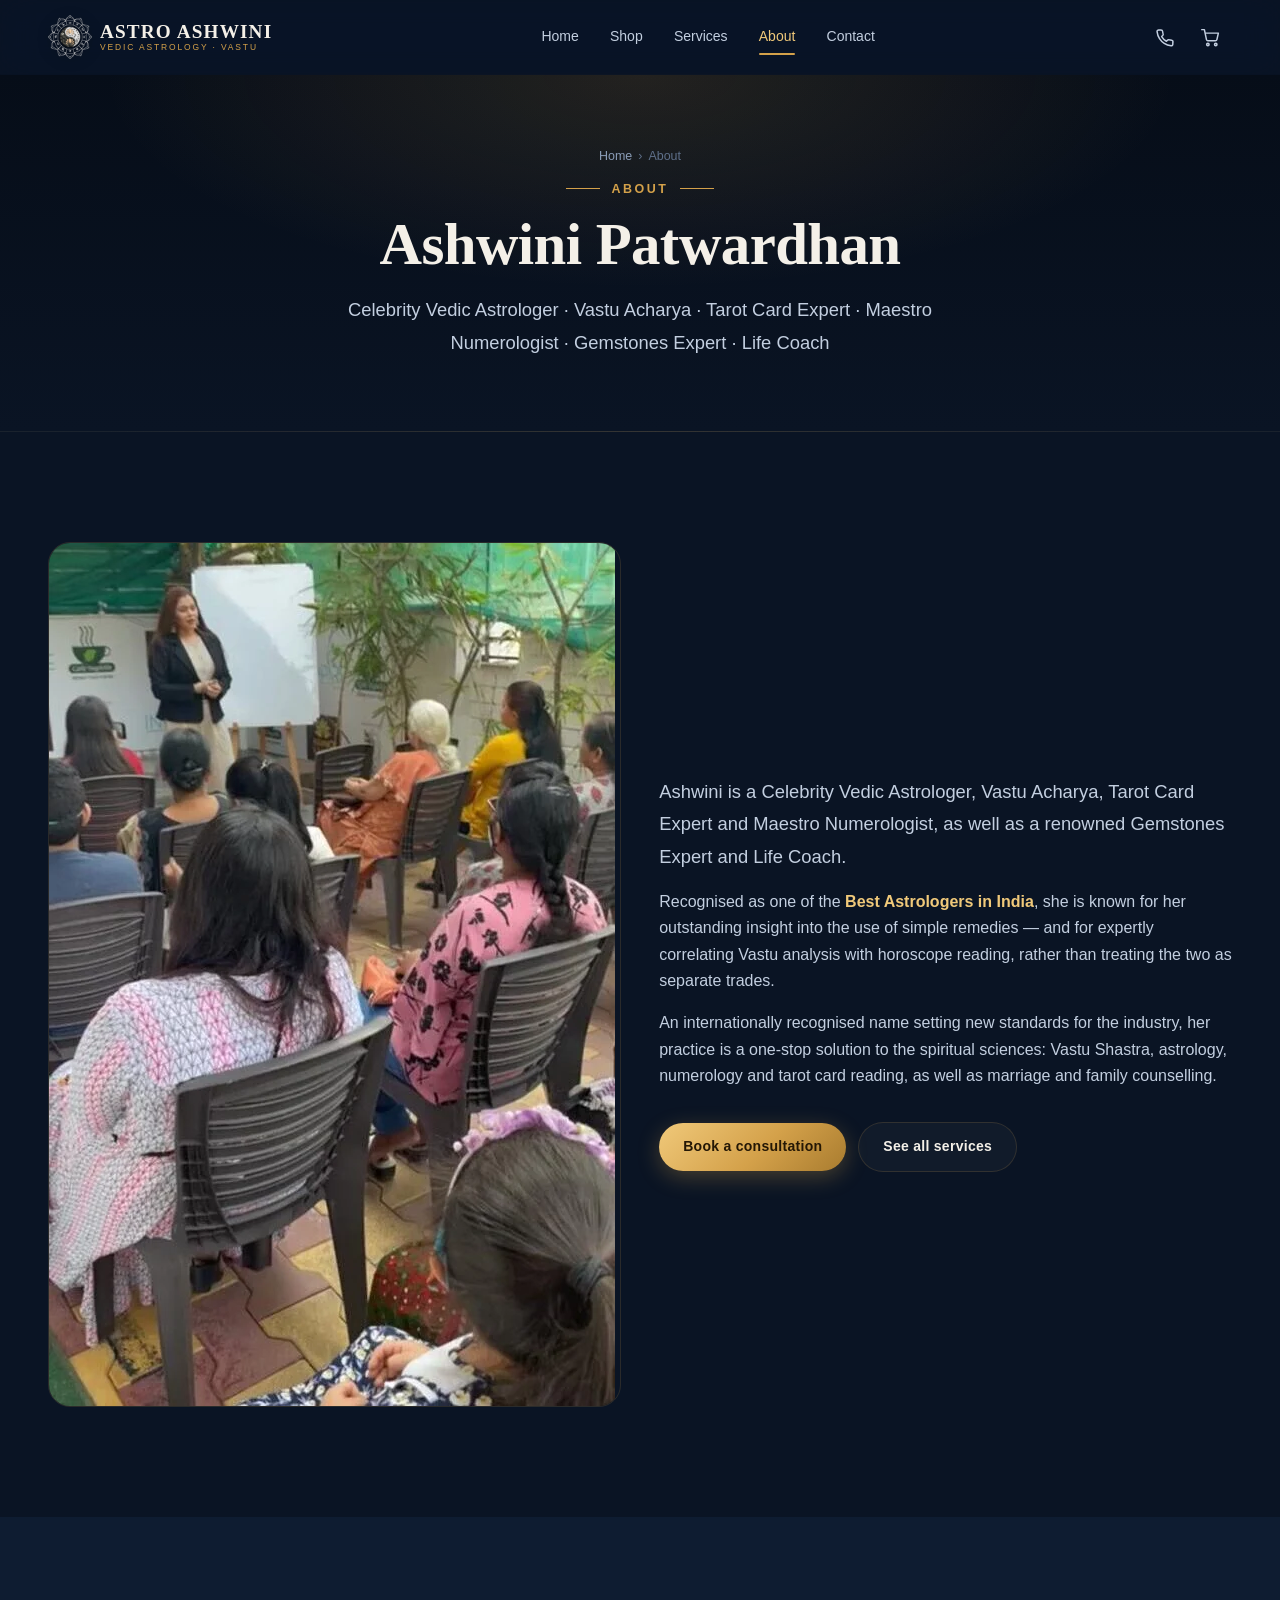
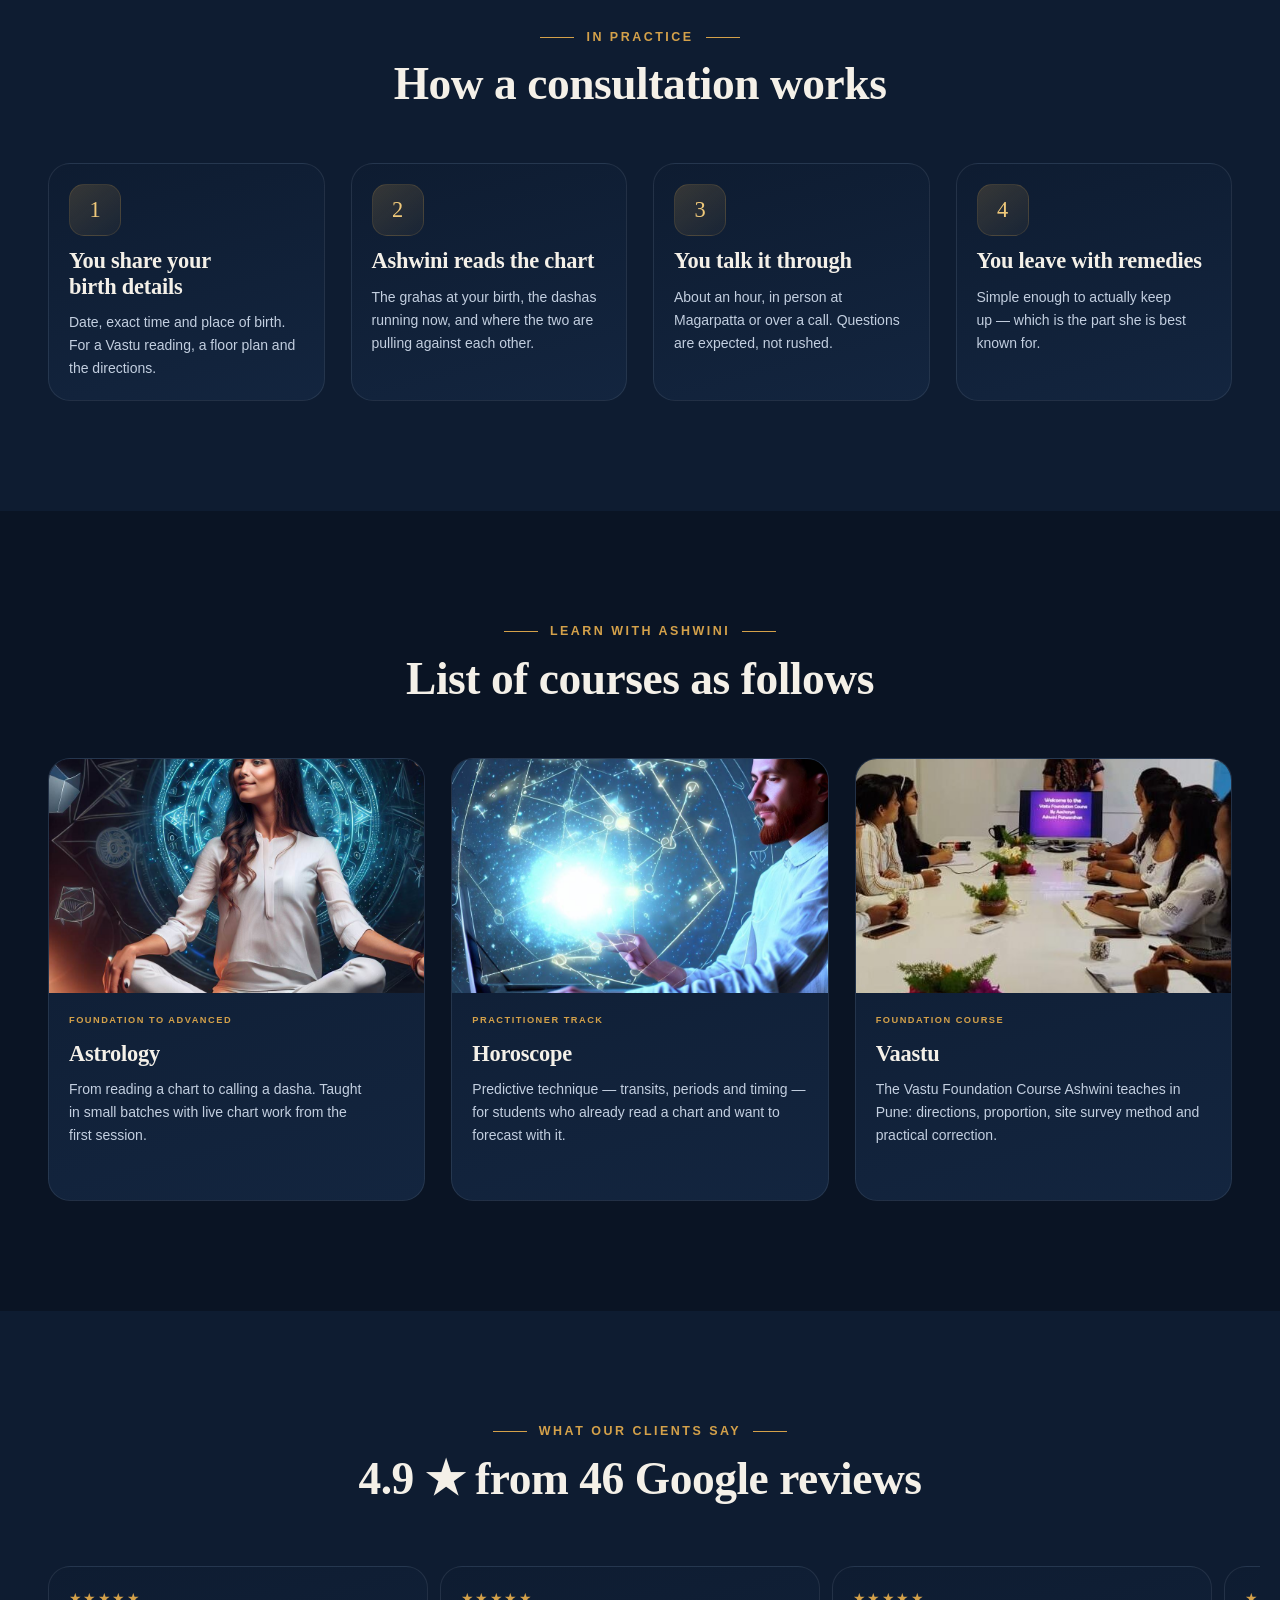
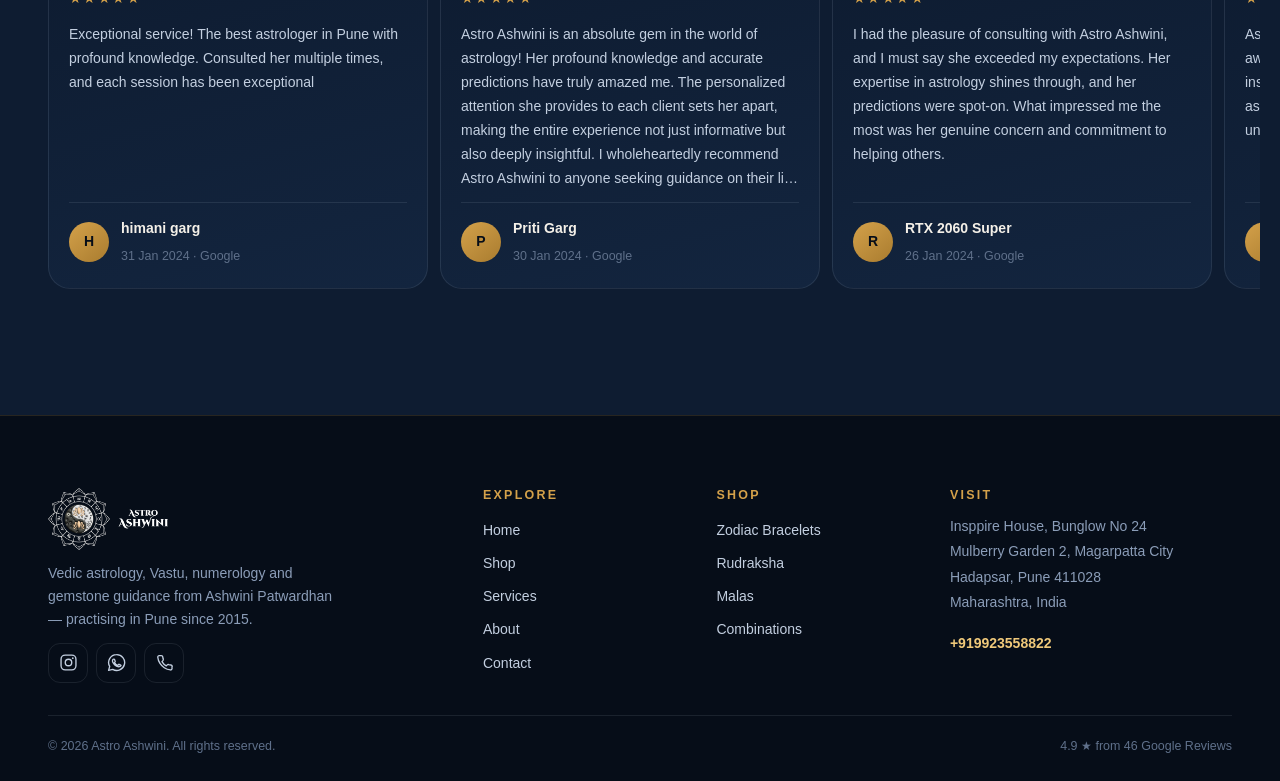
==== about.html @ 3e730d91 "Rebuild as Astro Ashwini site with zodiac & Rudraksha store Replaces the unrelated "Astrala" single-" ====
<!DOCTYPE html>
<html lang="en">
<head>
<meta charset="UTF-8">
<meta name="viewport" content="width=device-width,initial-scale=1,viewport-fit=cover">
<meta name="theme-color" content="#0a1424">
<title>About Ashwini Patwardhan — Vedic Astrologer &amp; Vastu Acharya, Pune</title>
<meta name="description" content="Ashwini Patwardhan is a Celebrity Vedic Astrologer, Vastu Acharya, Tarot Card Expert, Maestro Numerologist and Gemstones Expert based in Magarpatta City, Pune.">
<link rel="canonical" href="https://astroashwini.com/about.html">
<meta property="og:type" content="website">
<meta property="og:title" content="About Ashwini Patwardhan — Vedic Astrologer &amp; Vastu Acharya, Pune">
<meta property="og:description" content="Ashwini Patwardhan is a Celebrity Vedic Astrologer, Vastu Acharya, Tarot Card Expert, Maestro Numerologist and Gemstones Expert based in Magarpatta City, Pune.">
<meta property="og:image" content="assets/img/award-feature.jpg">
<meta name="twitter:card" content="summary_large_image">
<link rel="icon" href="assets/icons/favicon-32.png" sizes="32x32">
<link rel="apple-touch-icon" href="assets/icons/apple-touch-icon.png">
<link rel="manifest" href="manifest.webmanifest">
<meta name="apple-mobile-web-app-capable" content="yes">
<meta name="apple-mobile-web-app-status-bar-style" content="black-translucent">
<meta name="mobile-web-app-capable" content="yes">
<link rel="preload" as="font" type="font/woff2" href="assets/fonts/Inter-latin-400.woff2" crossorigin>
<link rel="preload" as="font" type="font/woff2" href="assets/fonts/CormorantGaramond-latin-400.woff2" crossorigin>
<link rel="stylesheet" href="assets/css/fonts.css">
<link rel="stylesheet" href="assets/css/app.css">

</head>
<body>

<main class="page">
  <section class="phead">
    <div class="wrap">
      <nav class="crumbs" aria-label="Breadcrumb"><a href="index.html">Home</a><span>›</span><span>About</span></nav>
      <p class="eyebrow is-center">About</p>
      <h1>Ashwini Patwardhan</h1>
      <p class="lead mt-4" style="max-width:60ch;margin-inline:auto">Celebrity Vedic Astrologer · Vastu Acharya · Tarot Card Expert · Maestro Numerologist · Gemstones Expert · Life Coach</p>
    </div>
  </section>

  <section class="section">
    <div class="wrap grid grid-2" style="align-items:center">
      <figure class="reveal" style="border-radius:var(--radius-lg);overflow:hidden;border:1px solid var(--line)">
        <img src="assets/img/ashwini-portrait.webp" alt="Ashwini Patwardhan" width="566" height="863" loading="lazy" decoding="async">
      </figure>
      <div class="reveal">
        <p class="lead">
          Ashwini is a Celebrity Vedic Astrologer, Vastu Acharya, Tarot Card Expert and Maestro
          Numerologist, as well as a renowned Gemstones Expert and Life Coach.
        </p>
        <p class="mt-4" style="color:var(--text-2)">
          Recognised as one of the <strong class="gold">Best Astrologers in India</strong>, she is known for
          her outstanding insight into the use of simple remedies — and for expertly correlating Vastu
          analysis with horoscope reading, rather than treating the two as separate trades.
        </p>
        <p class="mt-4" style="color:var(--text-2)">
          An internationally recognised name setting new standards for the industry, her practice is a
          one-stop solution to the spiritual sciences: Vastu Shastra, astrology, numerology and tarot
          card reading, as well as marriage and family counselling.
        </p>
        <div class="row gap-3 mt-8" style="flex-wrap:wrap">
          <a class="btn btn--gold" href="contact.html">Book a consultation</a>
          <a class="btn btn--ghost" href="services.html">See all services</a>
        </div>
      </div>
    </div>
  </section>

  <section class="section" style="background:var(--surface)">
    <div class="wrap">
      <header class="section-head is-center reveal">
        <p class="eyebrow is-center">In practice</p>
        <h2>How a consultation works</h2>
      </header>
      <div class="grid grid-4">
        <article class="card svc reveal"><div class="svc__icon"><span>1</span></div><h3>You share your birth details</h3><p>Date, exact time and place of birth. For a Vastu reading, a floor plan and the directions.</p></article>
        <article class="card svc reveal"><div class="svc__icon"><span>2</span></div><h3>Ashwini reads the chart</h3><p>The grahas at your birth, the dashas running now, and where the two are pulling against each other.</p></article>
        <article class="card svc reveal"><div class="svc__icon"><span>3</span></div><h3>You talk it through</h3><p>About an hour, in person at Magarpatta or over a call. Questions are expected, not rushed.</p></article>
        <article class="card svc reveal"><div class="svc__icon"><span>4</span></div><h3>You leave with remedies</h3><p>Simple enough to actually keep up — which is the part she is best known for.</p></article>
      </div>
    </div>
  </section>

  <section class="section">
    <div class="wrap">
      <header class="section-head is-center reveal">
        <p class="eyebrow is-center">Learn with Ashwini</p>
        <h2>List of courses as follows</h2>
      </header>
      <div class="grid grid-3" id="courses-grid"></div>
    </div>
  </section>

  <section class="section" style="background:var(--surface)">
    <div class="wrap">
      <header class="section-head is-center reveal">
        <p class="eyebrow is-center">What our clients say</p>
        <h2>4.9 ★ from 46 Google reviews</h2>
      </header>
    </div>
    <div class="wrap"><div class="tscroll" id="reviews-scroll"></div></div>
  </section>
</main>

<noscript>
  <nav style="padding:1rem;text-align:center;background:#0e1c31">
    <a href="index.html" style="color:#f0c97a;margin:0 .5rem">Home</a>
    <a href="shop.html" style="color:#f0c97a;margin:0 .5rem">Shop</a>
    <a href="services.html" style="color:#f0c97a;margin:0 .5rem">Services</a>
    <a href="about.html" style="color:#f0c97a;margin:0 .5rem">About</a>
    <a href="contact.html" style="color:#f0c97a;margin:0 .5rem">Contact</a>
  </nav>
</noscript>
<script src="assets/js/config.js"></script>
<script src="assets/js/data.js"></script>
<script src="assets/js/app.js"></script>
<script src="assets/js/about.js"></script>
</body>
</html>
---- assets/css/fonts.css ----
/* Self-hosted variable fonts — no external requests, works offline in the PWA.
   One file per family+subset; the weight RANGE lets the variable axis work. */

@font-face{
  font-family:'Cormorant Garamond';
  font-style:normal;
  font-weight:300 700;
  font-display:swap;
  src:url('../fonts/CormorantGaramond-latin-ext-400.woff2') format('woff2');
  unicode-range:U+0100-02BA, U+02BD-02C5, U+02C7-02CC, U+02CE-02D7, U+02DD-02FF, U+0304, U+0308, U+0329, U+1D00-1DBF, U+1E00-1E9F, U+1EF2-1EFF, U+2020, U+20A0-20AB, U+20AD-20C0, U+2113, U+2C60-2C7F, U+A720-A7FF;
}
@font-face{
  font-family:'Cormorant Garamond';
  font-style:normal;
  font-weight:300 700;
  font-display:swap;
  src:url('../fonts/CormorantGaramond-latin-400.woff2') format('woff2');
  unicode-range:U+0000-00FF, U+0131, U+0152-0153, U+02BB-02BC, U+02C6, U+02DA, U+02DC, U+0304, U+0308, U+0329, U+2000-206F, U+20AC, U+2122, U+2191, U+2193, U+2212, U+2215, U+FEFF, U+FFFD;
}
@font-face{
  font-family:'Inter';
  font-style:normal;
  font-weight:100 900;
  font-display:swap;
  src:url('../fonts/Inter-latin-ext-400.woff2') format('woff2');
  unicode-range:U+0100-02BA, U+02BD-02C5, U+02C7-02CC, U+02CE-02D7, U+02DD-02FF, U+0304, U+0308, U+0329, U+1D00-1DBF, U+1E00-1E9F, U+1EF2-1EFF, U+2020, U+20A0-20AB, U+20AD-20C0, U+2113, U+2C60-2C7F, U+A720-A7FF;
}
@font-face{
  font-family:'Inter';
  font-style:normal;
  font-weight:100 900;
  font-display:swap;
  src:url('../fonts/Inter-latin-400.woff2') format('woff2');
  unicode-range:U+0000-00FF, U+0131, U+0152-0153, U+02BB-02BC, U+02C6, U+02DA, U+02DC, U+0304, U+0308, U+0329, U+2000-206F, U+20AC, U+2122, U+2191, U+2193, U+2212, U+2215, U+FEFF, U+FFFD;
}
---- assets/css/app.css ----
/* ═══════════════════════════════════════════════════════════════
   ASTRO ASHWINI — DESIGN SYSTEM
   Mobile-first, app-shell layout. Built for 280px (Fold closed)
   through 4K, with iOS safe areas and foldable breakpoints.
   ═══════════════════════════════════════════════════════════════ */

/* ---------- 1. TOKENS ---------- */
:root{
  /* Brand — taken from her Leo artwork + gold lotus wordmark */
  --ink:#060d18;
  --bg:#0a1424;
  --surface:#0e1c31;
  --surface-2:#13253f;
  --surface-3:#1a2f4d;
  --line:rgba(212,161,74,.16);
  --line-soft:rgba(232,238,248,.09);

  --gold:#d4a14a;
  --gold-lt:#f0c97a;
  --gold-dp:#a97c2f;
  --gold-glow:rgba(212,161,74,.28);

  --text:#f4f0e8;
  --text-2:#c3cfe0;
  --muted:#8b9db8;
  --faint:#5f708a;

  --ok:#4ade80;
  --warn:#fbbf24;
  --err:#f87171;

  /* Type */
  --display:'Cormorant Garamond',Georgia,'Times New Roman',serif;
  --ui:'Inter',-apple-system,BlinkMacSystemFont,'Segoe UI',Roboto,'Helvetica Neue',sans-serif;

  /* Fluid type scale — clamps so it never breaks at 280px */
  --fs-xs:clamp(.69rem,.66rem + .15vw,.78rem);
  --fs-sm:clamp(.78rem,.75rem + .18vw,.875rem);
  --fs-base:clamp(.9rem,.86rem + .22vw,1rem);
  --fs-md:clamp(1rem,.95rem + .3vw,1.15rem);
  --fs-lg:clamp(1.15rem,1.05rem + .5vw,1.4rem);
  --fs-xl:clamp(1.4rem,1.2rem + 1vw,2rem);
  --fs-2xl:clamp(1.75rem,1.4rem + 1.8vw,2.9rem);
  --fs-3xl:clamp(2.1rem,1.6rem + 2.6vw,4rem);

  /* Space */
  --sp-1:.25rem; --sp-2:.5rem; --sp-3:.75rem; --sp-4:1rem;
  --sp-5:1.25rem; --sp-6:1.5rem; --sp-8:2rem; --sp-10:2.5rem;
  --sp-12:3rem; --sp-16:4rem; --sp-20:5rem;

  /* Layout */
  --gutter:clamp(14px,4vw,28px);
  --maxw:1240px;
  --radius:14px;
  --radius-lg:22px;
  --radius-pill:999px;

  /* App chrome heights */
  --appbar-h:56px;
  --tabbar-h:60px;
  --safe-top:env(safe-area-inset-top,0px);
  --safe-bottom:env(safe-area-inset-bottom,0px);
  --safe-left:env(safe-area-inset-left,0px);
  --safe-right:env(safe-area-inset-right,0px);

  --shadow-sm:0 1px 3px rgba(0,0,0,.4);
  --shadow:0 8px 28px rgba(0,0,0,.45);
  --shadow-lg:0 22px 60px rgba(0,0,0,.6);

  --ease:cubic-bezier(.22,.9,.3,1);
  --ease-out:cubic-bezier(.16,1,.3,1);
  --dur:.28s;
}

/* ---------- 2. RESET ---------- */
*,*::before,*::after{box-sizing:border-box}
*{margin:0;padding:0}
html{
  -webkit-text-size-adjust:100%;
  scroll-behavior:smooth;
  /* stops iOS rubber-band showing white behind the app shell */
  background:var(--ink);
}
body{
  font-family:var(--ui);
  font-size:var(--fs-base);
  line-height:1.65;
  color:var(--text);
  background:var(--bg);
  min-height:100dvh;
  overflow-x:hidden;
  -webkit-font-smoothing:antialiased;
  -moz-osx-font-smoothing:grayscale;
  -webkit-tap-highlight-color:transparent;
  text-rendering:optimizeLegibility;
  overscroll-behavior-y:none;
}
img,svg,video{display:block;max-width:100%;height:auto}
button,input,select,textarea{font:inherit;color:inherit}
button{background:none;border:0;cursor:pointer;-webkit-tap-highlight-color:transparent}
a{color:inherit;text-decoration:none}
ul,ol{list-style:none}
:focus-visible{outline:2px solid var(--gold);outline-offset:3px;border-radius:4px}
::selection{background:var(--gold);color:var(--ink)}

/* Scrollbar */
*::-webkit-scrollbar{width:9px;height:9px}
*::-webkit-scrollbar-track{background:var(--ink)}
*::-webkit-scrollbar-thumb{background:var(--surface-3);border-radius:9px}
*::-webkit-scrollbar-thumb:hover{background:var(--gold-dp)}

/* ---------- 3. TYPOGRAPHY ---------- */
h1,h2,h3,h4{font-family:var(--display);font-weight:600;line-height:1.14;letter-spacing:-.01em}
h1{font-size:var(--fs-3xl)}
h2{font-size:var(--fs-2xl)}
h3{font-size:var(--fs-xl)}
h4{font-size:var(--fs-lg)}
p{text-wrap:pretty}
h1,h2,h3{text-wrap:balance}

.eyebrow{
  font-family:var(--ui);font-size:var(--fs-xs);font-weight:600;
  letter-spacing:.2em;text-transform:uppercase;color:var(--gold);
  display:flex;align-items:center;gap:var(--sp-3);margin-bottom:var(--sp-3);
}
.eyebrow::before{content:'';width:clamp(18px,6vw,34px);height:1px;background:var(--gold);flex:none}
.eyebrow.is-center{justify-content:center}
.eyebrow.is-center::after{content:'';width:clamp(18px,6vw,34px);height:1px;background:var(--gold);flex:none}

.gold{color:var(--gold-lt)}
.lead{font-size:var(--fs-md);color:var(--text-2);line-height:1.75}
.muted{color:var(--muted)}
.sr-only{position:absolute;width:1px;height:1px;padding:0;margin:-1px;overflow:hidden;clip:rect(0 0 0 0);white-space:nowrap;border:0}

/* ---------- 4. LAYOUT ---------- */
.wrap{
  width:100%;max-width:var(--maxw);margin-inline:auto;
  padding-inline:max(var(--gutter),var(--safe-left)) max(var(--gutter),var(--safe-right));
  padding-inline:var(--gutter);
}
@supports(padding:max(0px)){
  .wrap{
    padding-left:max(var(--gutter),var(--safe-left));
    padding-right:max(var(--gutter),var(--safe-right));
  }
}
.section{padding-block:clamp(48px,9vw,110px)}
.section--tight{padding-block:clamp(32px,6vw,72px)}
.section-head{margin-bottom:clamp(24px,5vw,52px)}
.section-head.is-center{text-align:center;max-width:64ch;margin-inline:auto}

.grid{display:grid;gap:clamp(14px,3vw,26px)}
.grid-2{grid-template-columns:1fr}
.grid-3{grid-template-columns:1fr}
.grid-4{grid-template-columns:repeat(2,minmax(0,1fr))}

/* ---------- 5. APP BAR (top) ---------- */
.appbar{
  position:fixed;inset:0 0 auto 0;z-index:900;
  padding-top:var(--safe-top);
  background:rgba(10,20,36,.72);
  backdrop-filter:blur(18px) saturate(1.5);
  -webkit-backdrop-filter:blur(18px) saturate(1.5);
  border-bottom:1px solid transparent;
  transition:background var(--dur),border-color var(--dur);
}
.appbar.is-scrolled{background:rgba(6,13,24,.93);border-bottom-color:var(--line)}
.appbar__inner{
  height:var(--appbar-h);display:flex;align-items:center;gap:var(--sp-3);
  max-width:var(--maxw);margin-inline:auto;
  padding-inline:max(var(--gutter),var(--safe-left)) max(var(--gutter),var(--safe-right));
}
.brand{display:flex;align-items:center;gap:var(--sp-2);min-width:0;flex:1;min-height:44px}
.brand__mark{width:34px;height:34px;flex:none;filter:drop-shadow(0 2px 6px rgba(0,0,0,.5))}
.brand__text{display:flex;flex-direction:column;line-height:1.05;min-width:0}
.brand__name{
  font-family:var(--display);font-size:1.02rem;font-weight:700;letter-spacing:.06em;
  text-transform:uppercase;white-space:nowrap;overflow:hidden;text-overflow:ellipsis;
}
.brand__sub{
  font-size:.53rem;letter-spacing:.22em;text-transform:uppercase;color:var(--gold);
  white-space:nowrap;overflow:hidden;text-overflow:ellipsis;
}

.appbar__actions{display:flex;align-items:center;gap:var(--sp-1);flex:none}
.icon-btn{
  width:42px;height:42px;display:grid;place-items:center;border-radius:12px;
  color:var(--text-2);position:relative;transition:background .2s,color .2s,transform .12s;
}
.icon-btn:hover{background:var(--surface-2);color:var(--gold-lt)}
.icon-btn:active{transform:scale(.9)}
.icon-btn svg{width:21px;height:21px}
.badge{
  position:absolute;top:4px;right:3px;min-width:18px;height:18px;padding:0 5px;
  display:grid;place-items:center;border-radius:9px;
  background:var(--gold);color:var(--ink);
  font-size:.62rem;font-weight:800;line-height:1;
  border:2px solid var(--bg);
  transform:scale(0);transition:transform .3s var(--ease-out);
}
.badge.is-on{transform:scale(1)}

/* Desktop nav — hidden on mobile, replaced by the tab bar */
.topnav{display:none}

/* ---------- 6. BOTTOM TAB BAR (mobile app navigation) ---------- */
.tabbar{
  position:fixed;inset:auto 0 0 0;z-index:900;
  padding-bottom:var(--safe-bottom);
  background:rgba(6,13,24,.94);
  backdrop-filter:blur(20px) saturate(1.6);
  -webkit-backdrop-filter:blur(20px) saturate(1.6);
  border-top:1px solid var(--line);
}
.tabbar__inner{
  height:var(--tabbar-h);display:grid;grid-template-columns:repeat(5,1fr);
  max-width:520px;margin-inline:auto;
  padding-inline:max(4px,var(--safe-left)) max(4px,var(--safe-right));
}
.tab{
  display:flex;flex-direction:column;align-items:center;justify-content:center;gap:3px;
  color:var(--muted);position:relative;transition:color .22s;
  min-height:44px;padding:4px 2px;
}
.tab svg{width:21px;height:21px;transition:transform .28s var(--ease-out)}
.tab__label{
  font-size:.6rem;font-weight:600;letter-spacing:.03em;
  white-space:nowrap;overflow:hidden;text-overflow:ellipsis;max-width:100%;
}
.tab:active svg{transform:scale(.86)}
.tab.is-active{color:var(--gold-lt)}
.tab.is-active svg{transform:translateY(-1px)}
.tab.is-active::before{
  content:'';position:absolute;top:0;left:50%;transform:translateX(-50%);
  width:26px;height:2px;border-radius:0 0 3px 3px;background:var(--gold);
  box-shadow:0 0 12px var(--gold-glow);
}
.tab .badge{top:2px;right:calc(50% - 20px)}

/* Page needs room for both bars */
.page{padding-top:calc(var(--appbar-h) + var(--safe-top));padding-bottom:calc(var(--tabbar-h) + var(--safe-bottom))}

/* ---------- 7. BUTTONS ---------- */
.btn{
  display:inline-flex;align-items:center;justify-content:center;gap:var(--sp-2);
  min-height:48px;padding:.8rem 1.5rem;border-radius:var(--radius-pill);
  font-size:var(--fs-sm);font-weight:600;letter-spacing:.02em;
  transition:transform .14s var(--ease),box-shadow .22s,background .22s,color .22s,border-color .22s;
  text-align:center;position:relative;overflow:hidden;
}
.btn:active{transform:scale(.965)}
.btn svg{width:18px;height:18px;flex:none}
.btn--gold{
  background:linear-gradient(135deg,var(--gold-lt),var(--gold) 55%,var(--gold-dp));
  color:#241705;box-shadow:0 6px 22px rgba(212,161,74,.3);font-weight:700;
}
.btn--gold:hover{box-shadow:0 10px 32px rgba(212,161,74,.45)}
.btn--ghost{border:1px solid var(--line);color:var(--text);background:rgba(255,255,255,.03)}
.btn--ghost:hover{border-color:var(--gold);color:var(--gold-lt);background:rgba(212,161,74,.08)}
.btn--wa{background:#25d366;color:#05230f;font-weight:700}
.btn--wa:hover{background:#30e575}
.btn--block{width:100%}
.btn--sm{min-height:40px;padding:.5rem 1rem;font-size:var(--fs-xs)}
.btn[disabled]{opacity:.45;pointer-events:none}

/* ---------- 8. CARDS ---------- */
.card{
  background:linear-gradient(165deg,var(--surface),var(--surface-2));
  border:1px solid var(--line-soft);border-radius:var(--radius-lg);
  overflow:hidden;position:relative;
  transition:transform .3s var(--ease),border-color .3s,box-shadow .3s;
}
.card:hover{border-color:var(--line);box-shadow:var(--shadow)}

/* ---------- 9. PRODUCT CARD ---------- */
.p-card{display:flex;flex-direction:column;height:100%}
.p-card__media{
  position:relative;aspect-ratio:1;background:var(--ink);overflow:hidden;
}
.p-card__media img{
  width:100%;height:100%;object-fit:cover;
  transition:transform .55s var(--ease-out);
}
.p-card:hover .p-card__media img{transform:scale(1.06)}
.p-card__body{
  padding:var(--sp-3) var(--sp-3) var(--sp-4);
  display:flex;flex-direction:column;gap:6px;flex:1;
}
.p-card__cat{
  font-size:.58rem;font-weight:700;letter-spacing:.16em;text-transform:uppercase;color:var(--gold);
}
.p-card__name{
  font-family:var(--display);font-size:var(--fs-md);font-weight:600;line-height:1.22;
  padding-block:3px; /* keeps the tap target at 24px+ even on a single line */
  display:-webkit-box;-webkit-line-clamp:2;line-clamp:2;-webkit-box-orient:vertical;overflow:hidden;
}
.p-card__meta{font-size:var(--fs-xs);color:var(--muted);
  display:-webkit-box;-webkit-line-clamp:1;line-clamp:1;-webkit-box-orient:vertical;overflow:hidden}
.p-card__foot{margin-top:auto;padding-top:var(--sp-2);display:flex;align-items:center;justify-content:space-between;gap:var(--sp-2);flex-wrap:wrap}
.price{display:flex;align-items:baseline;gap:6px;flex-wrap:wrap}
.price__now{font-size:var(--fs-md);font-weight:700;color:var(--gold-lt);letter-spacing:-.01em}
.price__was{font-size:var(--fs-xs);color:var(--faint);text-decoration:line-through}
.p-card__add{
  width:40px;height:40px;flex:none;border-radius:12px;display:grid;place-items:center;
  background:rgba(212,161,74,.12);border:1px solid var(--line);color:var(--gold-lt);
  transition:background .2s,transform .12s,color .2s;
}
.p-card__add:hover{background:var(--gold);color:var(--ink)}
.p-card__add:active{transform:scale(.88)}
.p-card__add svg{width:19px;height:19px}

.chip-off{
  position:absolute;top:9px;left:9px;z-index:2;
  padding:3px 9px;border-radius:var(--radius-pill);
  background:rgba(6,13,24,.82);backdrop-filter:blur(6px);
  border:1px solid var(--line);
  font-size:.6rem;font-weight:800;letter-spacing:.04em;color:var(--gold-lt);
}
.zcell__g,.chip-glyph,.chip span[aria-hidden],.svc__icon span,.empty__glyph,.tcard__stars,.rating__stars{
  font-variant-emoji:text;
  font-family:'Cormorant Garamond',"Segoe UI Symbol","Noto Sans Symbols 2",serif;
}
.chip-glyph{
  position:absolute;top:8px;right:9px;z-index:2;
  font-size:1.15rem;color:var(--gold);opacity:.85;line-height:1;
  text-shadow:0 2px 8px rgba(0,0,0,.7);
}
.rating{display:flex;align-items:center;gap:4px;font-size:var(--fs-xs);color:var(--muted)}
.rating__stars{color:var(--gold);letter-spacing:.05em}

/* ---------- 10. FILTER CHIPS (horizontal snap scroller) ---------- */
.chiprow{
  display:flex;gap:var(--sp-2);overflow-x:auto;padding-block:var(--sp-2);
  scroll-snap-type:x proximity;-webkit-overflow-scrolling:touch;
  scrollbar-width:none;margin-inline:calc(var(--gutter) * -1);
  padding-inline:var(--gutter);
}
.chiprow::-webkit-scrollbar{display:none}
.chip{
  flex:none;scroll-snap-align:start;
  display:inline-flex;align-items:center;gap:6px;
  min-height:40px;padding:.45rem .95rem;border-radius:var(--radius-pill);
  border:1px solid var(--line-soft);background:rgba(255,255,255,.03);
  font-size:var(--fs-xs);font-weight:600;color:var(--text-2);white-space:nowrap;
  transition:background .2s,color .2s,border-color .2s,transform .12s;
}
.chip:active{transform:scale(.94)}
.chip.is-active{background:var(--gold);border-color:var(--gold);color:var(--ink);font-weight:700}

/* ---------- 11. DRAWER / SHEET (cart) ---------- */
.scrim{
  position:fixed;inset:0;z-index:1000;background:rgba(3,7,14,.66);
  backdrop-filter:blur(3px);opacity:0;visibility:hidden;
  transition:opacity .3s,visibility .3s;
}
.scrim.is-open{opacity:1;visibility:visible}

.sheet{
  position:fixed;z-index:1001;background:var(--surface);
  display:flex;flex-direction:column;
  box-shadow:var(--shadow-lg);
  transition:transform .38s var(--ease-out);
  /* mobile: bottom sheet */
  inset:auto 0 0 0;max-height:92dvh;
  border-radius:var(--radius-lg) var(--radius-lg) 0 0;
  border-top:1px solid var(--line);
  transform:translateY(102%);
  padding-bottom:var(--safe-bottom);
}
.sheet.is-open{transform:translateY(0)}
.sheet__grab{
  width:38px;height:4px;border-radius:4px;background:var(--surface-3);
  margin:10px auto 2px;flex:none;
}
.sheet__head{
  display:flex;align-items:center;gap:var(--sp-3);
  padding:var(--sp-3) var(--sp-4);border-bottom:1px solid var(--line-soft);flex:none;
}
.sheet__title{font-family:var(--display);font-size:var(--fs-lg);font-weight:600;flex:1}
.sheet__body{flex:1;overflow-y:auto;overscroll-behavior:contain;-webkit-overflow-scrolling:touch;padding:var(--sp-4)}
.sheet__foot{flex:none;padding:var(--sp-4);border-top:1px solid var(--line-soft);background:var(--surface-2)}

/* Cart line */
.cart-line{display:flex;gap:var(--sp-3);padding-block:var(--sp-3);border-bottom:1px solid var(--line-soft)}
.cart-line:last-child{border-bottom:0}
.cart-line__img{width:66px;height:66px;flex:none;border-radius:12px;object-fit:cover;background:var(--ink)}
.cart-line__info{flex:1;min-width:0;display:flex;flex-direction:column;gap:4px}
.cart-line__name{font-size:var(--fs-sm);font-weight:600;line-height:1.3;
  display:-webkit-box;-webkit-line-clamp:2;line-clamp:2;-webkit-box-orient:vertical;overflow:hidden}
.cart-line__price{font-size:var(--fs-sm);font-weight:700;color:var(--gold-lt)}
.qty{display:inline-flex;align-items:center;border:1px solid var(--line);border-radius:var(--radius-pill);overflow:hidden}
.qty button{width:34px;height:34px;display:grid;place-items:center;color:var(--text-2);font-size:1.05rem;transition:background .18s}
.qty button:hover{background:var(--surface-3);color:var(--gold-lt)}
.qty button:active{background:var(--gold);color:var(--ink)}
.qty__n{min-width:30px;text-align:center;font-size:var(--fs-sm);font-weight:700;font-variant-numeric:tabular-nums}

.sum-row{display:flex;justify-content:space-between;align-items:center;gap:var(--sp-3);padding-block:5px;font-size:var(--fs-sm);color:var(--text-2)}
.sum-row--total{
  padding-top:var(--sp-3);margin-top:var(--sp-2);border-top:1px solid var(--line);
  font-size:var(--fs-md);font-weight:700;color:var(--text);
}
.sum-row--total b{color:var(--gold-lt);font-variant-numeric:tabular-nums}

.empty{text-align:center;padding:var(--sp-10) var(--sp-4);color:var(--muted)}
.empty__glyph{font-size:2.6rem;color:var(--gold);opacity:.5;margin-bottom:var(--sp-3)}

/* ---------- 12. FORMS ---------- */
.field{display:flex;flex-direction:column;gap:6px;margin-bottom:var(--sp-4)}
.field label{font-size:var(--fs-xs);font-weight:600;letter-spacing:.06em;text-transform:uppercase;color:var(--muted)}
.input,.select,.textarea{
  width:100%;min-height:48px;padding:.75rem .9rem;
  background:var(--ink);border:1px solid var(--line-soft);border-radius:12px;
  color:var(--text);font-size:16px; /* 16px stops iOS zoom-on-focus */
  transition:border-color .2s,box-shadow .2s;
}
.textarea{min-height:104px;resize:vertical;line-height:1.6}
.input:focus,.select:focus,.textarea:focus{
  outline:none;border-color:var(--gold);box-shadow:0 0 0 3px rgba(212,161,74,.14);
}
.input::placeholder,.textarea::placeholder{color:var(--faint)}
.select{appearance:none;
  background-image:url("data:image/svg+xml,%3Csvg xmlns='http://www.w3.org/2000/svg' viewBox='0 0 24 24' fill='none' stroke='%238b9db8' stroke-width='2'%3E%3Cpath d='M6 9l6 6 6-6'/%3E%3C/svg%3E");
  background-repeat:no-repeat;background-position:right .8rem center;background-size:18px;padding-right:2.4rem}
.field__err{font-size:var(--fs-xs);color:var(--err);display:none}
.field.is-invalid .input,.field.is-invalid .select,.field.is-invalid .textarea{border-color:var(--err)}
.field.is-invalid .field__err{display:block}

/* ---------- 13. TOAST ---------- */
.toasts{
  position:fixed;left:50%;transform:translateX(-50%);
  bottom:calc(var(--tabbar-h) + var(--safe-bottom) + 12px);
  z-index:1200;display:flex;flex-direction:column;gap:8px;align-items:center;
  width:min(94vw,420px);pointer-events:none;
}
/* while the cart sheet is open, move toasts up top so they never sit on the CTA */
body.cart-open .toasts{bottom:auto;top:calc(var(--safe-top) + var(--appbar-h) + 12px);z-index:1202}
.toast{
  width:100%;display:flex;align-items:center;gap:10px;
  padding:.7rem 1rem;border-radius:var(--radius-pill);
  background:rgba(6,13,24,.96);border:1px solid var(--line);
  box-shadow:var(--shadow);font-size:var(--fs-sm);color:var(--text);
  animation:toastIn .32s var(--ease-out);
}
.toast__i{color:var(--gold);flex:none;display:grid;place-items:center}
.toast__i svg{width:18px;height:18px}
.toast.is-out{animation:toastOut .28s var(--ease) forwards}
@keyframes toastIn{from{opacity:0;transform:translateY(14px) scale(.96)}to{opacity:1;transform:none}}
@keyframes toastOut{to{opacity:0;transform:translateY(10px) scale(.97)}}

/* ---------- 14. REVEAL ON SCROLL ---------- */
.reveal{opacity:0;transform:translateY(22px);transition:opacity .7s var(--ease-out),transform .7s var(--ease-out)}
.reveal.is-in{opacity:1;transform:none}

/* ---------- 15. UTILITIES ---------- */
.hr-gold{height:1px;background:linear-gradient(90deg,transparent,var(--gold),transparent);opacity:.35;border:0}
.stack{display:flex;flex-direction:column}
.row{display:flex;align-items:center}
.gap-2{gap:var(--sp-2)} .gap-3{gap:var(--sp-3)} .gap-4{gap:var(--sp-4)}
.mt-4{margin-top:var(--sp-4)} .mt-6{margin-top:var(--sp-6)} .mt-8{margin-top:var(--sp-8)}
.center{text-align:center}
.nowrap{white-space:nowrap}
[hidden]{display:none !important}

/* ═══════════════════════════════════════════════════════════════
   16. HERO
   ═══════════════════════════════════════════════════════════════ */
.hero{
  position:relative;overflow:hidden;
  min-height:calc(100dvh - var(--appbar-h) - var(--tabbar-h));
  display:flex;align-items:center;
  padding-block:clamp(36px,8vw,80px);
}
.hero__bg{position:absolute;inset:0;z-index:0;pointer-events:none}
.hero__bg::before{
  content:'';position:absolute;inset:0;
  background:
    radial-gradient(ellipse 80% 55% at 50% 8%,rgba(212,161,74,.17),transparent 62%),
    radial-gradient(ellipse 70% 60% at 82% 88%,rgba(38,86,150,.24),transparent 64%),
    linear-gradient(180deg,var(--ink),var(--bg) 46%,var(--surface));
}
.hero__stars{position:absolute;inset:0;opacity:.55}
.hero__mandala{
  position:absolute;top:50%;left:50%;
  width:min(150vw,900px);aspect-ratio:1;transform:translate(-50%,-50%);
  opacity:.06;object-fit:contain;
  animation:spin 190s linear infinite;
}
@keyframes spin{to{transform:translate(-50%,-50%) rotate(360deg)}}

.hero__inner{position:relative;z-index:2;width:100%;display:grid;gap:clamp(26px,6vw,56px);align-items:center}
.hero__copy{text-align:center}
.hero h1{margin-bottom:var(--sp-4)}
.hero h1 em{
  font-style:normal;display:block;
  background:linear-gradient(120deg,var(--gold-lt),var(--gold) 45%,#fff3d6 75%,var(--gold));
  -webkit-background-clip:text;background-clip:text;color:transparent;
}
.hero__lead{max-width:56ch;margin-inline:auto;margin-bottom:var(--sp-6)}
.hero__cta{display:flex;flex-direction:column;gap:var(--sp-3);align-items:stretch}
.hero__trust{
  margin-top:var(--sp-8);display:flex;flex-wrap:wrap;justify-content:center;
  gap:var(--sp-3) var(--sp-6);
}
.trust{display:flex;align-items:center;gap:8px;font-size:var(--fs-xs);color:var(--muted)}
.trust b{color:var(--gold-lt);font-size:var(--fs-sm)}

.hero__art{position:relative;justify-self:center;width:min(78%,330px)}
.hero__art img{
  width:100%;border-radius:var(--radius-lg);
  box-shadow:0 30px 70px rgba(0,0,0,.6),0 0 0 1px var(--line);
}
.hero__art::after{
  content:'';position:absolute;inset:-14%;z-index:-1;border-radius:50%;
  background:radial-gradient(circle,var(--gold-glow),transparent 66%);filter:blur(28px);
}

/* ═══════════════════════════════════════════════════════════════
   17. SERVICE / FEATURE CARDS
   ═══════════════════════════════════════════════════════════════ */
.svc{padding:var(--sp-5);display:flex;flex-direction:column;gap:var(--sp-3);height:100%}
.svc__icon{
  width:52px;height:52px;flex:none;border-radius:15px;display:grid;place-items:center;
  background:linear-gradient(145deg,rgba(212,161,74,.2),rgba(212,161,74,.05));
  border:1px solid var(--line);
}
.svc__icon img{width:26px;height:26px;object-fit:contain;filter:brightness(0) saturate(100%) invert(75%) sepia(38%) saturate(640%) hue-rotate(348deg) brightness(92%) contrast(88%)}
.svc__icon span{font-size:1.4rem;color:var(--gold-lt);line-height:1}
.svc h3{font-size:var(--fs-lg)}
.svc p{font-size:var(--fs-sm);color:var(--text-2);flex:1}
.svc__link{
  font-size:var(--fs-xs);font-weight:700;letter-spacing:.1em;text-transform:uppercase;
  color:var(--gold);display:inline-flex;align-items:center;gap:6px;margin-top:auto;
}
.svc__link svg{width:15px;height:15px;transition:transform .25s}
.svc:hover .svc__link svg{transform:translateX(4px)}

/* ═══════════════════════════════════════════════════════════════
   18. ZODIAC PICKER
   ═══════════════════════════════════════════════════════════════ */
.zgrid{display:grid;grid-template-columns:repeat(3,1fr);gap:var(--sp-2)}
.zcell{
  display:flex;flex-direction:column;align-items:center;justify-content:center;gap:4px;
  padding:var(--sp-3) var(--sp-1);border-radius:var(--radius);
  background:rgba(255,255,255,.03);border:1px solid var(--line-soft);
  transition:background .22s,border-color .22s,transform .14s;min-height:84px;
}
.zcell:hover{background:rgba(212,161,74,.1);border-color:var(--gold)}
.zcell:active{transform:scale(.95)}
.zcell.is-active{background:rgba(212,161,74,.16);border-color:var(--gold)}
.zcell__g{font-size:1.5rem;color:var(--gold-lt);line-height:1}
.zcell__n{font-size:.66rem;font-weight:600;letter-spacing:.04em;text-align:center}
.zcell__d{font-size:.55rem;color:var(--faint);text-align:center;line-height:1.2}

/* ═══════════════════════════════════════════════════════════════
   19. TESTIMONIALS
   ═══════════════════════════════════════════════════════════════ */
.tscroll{
  display:flex;gap:var(--sp-3);overflow-x:auto;scroll-snap-type:x mandatory;
  -webkit-overflow-scrolling:touch;scrollbar-width:none;
  margin-inline:calc(var(--gutter) * -1);padding:var(--sp-2) var(--gutter) var(--sp-4);
}
.tscroll::-webkit-scrollbar{display:none}
.tcard{
  flex:0 0 min(84vw,380px);scroll-snap-align:center;
  padding:var(--sp-5);display:flex;flex-direction:column;gap:var(--sp-3);
}
.tcard__stars{color:var(--gold);font-size:var(--fs-sm);letter-spacing:.1em}
.tcard__text{font-size:var(--fs-sm);color:var(--text-2);line-height:1.72;flex:1;
  display:-webkit-box;-webkit-line-clamp:7;line-clamp:7;-webkit-box-orient:vertical;overflow:hidden}
.tcard__who{display:flex;align-items:center;gap:var(--sp-3);padding-top:var(--sp-3);border-top:1px solid var(--line-soft)}
.tcard__av{
  width:40px;height:40px;flex:none;border-radius:50%;display:grid;place-items:center;
  background:linear-gradient(140deg,var(--gold),var(--gold-dp));color:var(--ink);
  font-weight:800;font-size:var(--fs-sm);
}
.tcard__name{font-size:var(--fs-sm);font-weight:600;line-height:1.2}
.tcard__date{font-size:var(--fs-xs);color:var(--faint)}

.gbadge{
  display:inline-flex;align-items:center;gap:var(--sp-3);
  padding:var(--sp-3) var(--sp-4);border-radius:var(--radius-pill);
  background:var(--surface-2);border:1px solid var(--line);
}
.gbadge__score{font-family:var(--display);font-size:var(--fs-xl);font-weight:700;color:var(--gold-lt);line-height:1}
.gbadge__meta{font-size:var(--fs-xs);color:var(--muted);line-height:1.35;text-align:left}

/* ═══════════════════════════════════════════════════════════════
   20. FOOTER
   ═══════════════════════════════════════════════════════════════ */
.footer{background:var(--ink);border-top:1px solid var(--line);padding-block:clamp(40px,7vw,72px) var(--sp-6)}
.footer__grid{display:grid;gap:var(--sp-8)}
.footer__brand{display:flex;flex-direction:column;gap:var(--sp-3)}
.footer__logo{width:120px}
.footer h4{
  font-family:var(--ui);font-size:var(--fs-xs);font-weight:700;
  letter-spacing:.18em;text-transform:uppercase;color:var(--gold);margin-bottom:var(--sp-3);
}
.footer a{font-size:var(--fs-sm);color:var(--text-2);transition:color .2s,padding-left .2s;display:inline-block;padding-block:5px}
.footer a:hover{color:var(--gold-lt);padding-left:4px}
.footer__bottom{
  margin-top:var(--sp-8);padding-top:var(--sp-5);border-top:1px solid var(--line-soft);
  display:flex;flex-direction:column;gap:var(--sp-3);align-items:center;text-align:center;
  font-size:var(--fs-xs);color:var(--faint);
}
.social{display:flex;gap:var(--sp-2)}
.social a{
  width:40px;height:40px;display:grid;place-items:center;border-radius:12px;
  border:1px solid var(--line-soft);color:var(--text-2);padding:0;
  transition:border-color .2s,color .2s,background .2s,transform .12s;
}
.social a:hover{border-color:var(--gold);color:var(--gold-lt);background:rgba(212,161,74,.08);padding-left:0}
.social a:active{transform:scale(.9)}
.social svg{width:19px;height:19px}

/* ═══════════════════════════════════════════════════════════════
   21. PAGE HEADER (inner pages)
   ═══════════════════════════════════════════════════════════════ */
.phead{
  position:relative;overflow:hidden;text-align:center;
  padding-block:clamp(34px,7vw,72px);
  background:
    radial-gradient(ellipse 70% 100% at 50% 0%,rgba(212,161,74,.14),transparent 60%),
    linear-gradient(180deg,var(--ink),var(--bg));
  border-bottom:1px solid var(--line-soft);
}
.crumbs{display:flex;justify-content:center;gap:6px;font-size:var(--fs-xs);color:var(--muted);margin-bottom:var(--sp-3);flex-wrap:wrap}
.crumbs a:hover{color:var(--gold-lt)}
.crumbs span{color:var(--faint)}

/* ═══════════════════════════════════════════════════════════════
   22. PRODUCT DETAIL
   ═══════════════════════════════════════════════════════════════ */
.pd{display:grid;gap:clamp(22px,5vw,48px)}
.pd__media{position:relative;border-radius:var(--radius-lg);overflow:hidden;background:var(--ink);border:1px solid var(--line-soft)}
.pd__media img{width:100%;aspect-ratio:1;object-fit:cover}
.pd__title{margin-bottom:var(--sp-2)}
.pd__price{display:flex;align-items:baseline;gap:var(--sp-3);flex-wrap:wrap;margin-block:var(--sp-4)}
.pd__price .price__now{font-size:var(--fs-xl)}
.pd__save{padding:3px 10px;border-radius:var(--radius-pill);background:rgba(74,222,128,.14);border:1px solid rgba(74,222,128,.3);color:var(--ok);font-size:var(--fs-xs);font-weight:700}
.pd__actions{display:flex;flex-direction:column;gap:var(--sp-3);margin-block:var(--sp-5)}
.spec{display:grid;grid-template-columns:repeat(2,minmax(0,1fr));gap:var(--sp-2);margin-block:var(--sp-5)}
.spec__item{padding:var(--sp-3);border-radius:12px;background:rgba(255,255,255,.03);border:1px solid var(--line-soft)}
.spec__k{font-size:.58rem;font-weight:700;letter-spacing:.14em;text-transform:uppercase;color:var(--gold);margin-bottom:3px}
.spec__v{font-size:var(--fs-sm);font-weight:600}
.bullets li{
  position:relative;padding-left:1.6rem;margin-bottom:var(--sp-3);
  font-size:var(--fs-sm);color:var(--text-2);line-height:1.65;
}
.bullets li::before{
  content:'✦';position:absolute;left:0;top:0;color:var(--gold);font-size:.85rem;
}
.acc{border-top:1px solid var(--line-soft)}
.acc__item{border-bottom:1px solid var(--line-soft)}
.acc__btn{
  width:100%;display:flex;align-items:center;justify-content:space-between;gap:var(--sp-3);
  padding:var(--sp-4) 0;text-align:left;font-size:var(--fs-sm);font-weight:600;min-height:52px;
}
.acc__btn svg{width:18px;height:18px;color:var(--gold);flex:none;transition:transform .3s var(--ease)}
.acc__item.is-open .acc__btn svg{transform:rotate(45deg)}
.acc__panel{overflow:hidden;max-height:0;transition:max-height .38s var(--ease)}
.acc__panel p{padding-bottom:var(--sp-4);font-size:var(--fs-sm);color:var(--text-2)}

/* ═══════════════════════════════════════════════════════════════
   23. STICKY BUY BAR (mobile product page)
   ═══════════════════════════════════════════════════════════════ */
.buybar{
  position:fixed;left:0;right:0;bottom:calc(var(--tabbar-h) + var(--safe-bottom));
  z-index:880;display:flex;align-items:center;gap:var(--sp-3);
  padding:var(--sp-3) var(--gutter);
  background:rgba(6,13,24,.96);backdrop-filter:blur(16px);
  -webkit-backdrop-filter:blur(16px);
  border-top:1px solid var(--line);
  transform:translateY(120%);transition:transform .34s var(--ease-out);
}
.buybar.is-on{transform:translateY(0)}
.buybar__p{flex:none;line-height:1.15}
.buybar__p small{display:block;font-size:.58rem;color:var(--muted);letter-spacing:.1em;text-transform:uppercase}
.buybar__p b{font-size:var(--fs-md);color:var(--gold-lt)}
.buybar .btn{flex:1}

/* ═══════════════════════════════════════════════════════════════
   24. RESPONSIVE — foldables, tablets, desktop
   ═══════════════════════════════════════════════════════════════ */

/* Ultra-narrow: Galaxy Fold cover screen (280–359px) */
@media (max-width:359px){
  :root{--gutter:12px;--appbar-h:52px;--tabbar-h:56px}
  .brand__sub{display:none}
  .brand__name{font-size:.92rem}
  .tab__label{font-size:.54rem}
  .grid-4{grid-template-columns:1fr}
  .zgrid{grid-template-columns:repeat(2,1fr)}
  .spec{grid-template-columns:1fr}
  .p-card__body{padding:var(--sp-2) var(--sp-2) var(--sp-3)}
  .hero__art{width:min(88%,260px)}
}

/* Large phones */
@media (min-width:480px){
  .grid-2{grid-template-columns:repeat(2,minmax(0,1fr))}
  .grid-3{grid-template-columns:repeat(2,minmax(0,1fr))}
  .hero__cta{flex-direction:row;justify-content:center}
  .hero__cta .btn{flex:0 1 auto;min-width:190px}
  .pd__actions{flex-direction:row}
  .pd__actions .btn{flex:1}
}

/* Galaxy Z Fold unfolded / small tablets */
@media (min-width:600px){
  .grid-4{grid-template-columns:repeat(3,minmax(0,1fr))}
  .zgrid{grid-template-columns:repeat(4,1fr)}
  .footer__grid{grid-template-columns:repeat(2,1fr)}
  .footer__bottom{flex-direction:row;justify-content:space-between;text-align:left}
  .tcard{flex-basis:min(62vw,380px)}
  /* cart becomes a right-hand panel once there is room */
  .sheet{
    inset:0 0 0 auto;width:min(420px,92vw);max-height:none;
    border-radius:0;border-top:0;border-left:1px solid var(--line);
    transform:translateX(102%);padding-bottom:0;
  }
  .sheet.is-open{transform:translateX(0)}
  .sheet__grab{display:none}
  .sheet__body{padding-bottom:calc(var(--sp-4) + var(--safe-bottom))}
  .sheet__foot{padding-bottom:calc(var(--sp-4) + var(--safe-bottom))}
}

/* Desktop — swap the tab bar for a real top nav */
@media (min-width:900px){
  :root{--appbar-h:74px}
  .tabbar{display:none}
  .page{padding-bottom:0}
  .buybar{display:none}
  .toasts{bottom:24px}

  .topnav{display:flex;align-items:center;gap:var(--sp-1);margin-inline:auto}
  .topnav a{
    padding:.5rem .85rem;border-radius:10px;font-size:var(--fs-sm);font-weight:500;
    color:var(--text-2);transition:color .2s,background .2s;position:relative;
  }
  .topnav a:hover{color:var(--gold-lt);background:rgba(212,161,74,.08)}
  .topnav a.is-active{color:var(--gold-lt)}
  .topnav a.is-active::after{
    content:'';position:absolute;left:.85rem;right:.85rem;bottom:2px;height:2px;
    background:var(--gold);border-radius:2px;
  }
  .brand{flex:none}
  .brand__mark{width:44px;height:44px}
  .brand__name{font-size:1.2rem}
  .appbar__actions{flex:none}

  .grid-2{gap:clamp(26px,3vw,48px)}
  .grid-3{grid-template-columns:repeat(3,minmax(0,1fr))}
  .grid-4{grid-template-columns:repeat(4,minmax(0,1fr))}
  .zgrid{grid-template-columns:repeat(6,1fr)}
  .footer__grid{grid-template-columns:2fr 1fr 1fr 1.4fr}

  .hero__inner{grid-template-columns:1.08fr .92fr;text-align:left}
  .hero__copy{text-align:left}
  .hero__lead{margin-inline:0}
  .hero__cta{justify-content:flex-start}
  .hero__trust{justify-content:flex-start}
  .hero .eyebrow.is-center{justify-content:flex-start}
  .hero .eyebrow.is-center::after{display:none}
  .hero__art{width:min(100%,420px)}

  .pd{grid-template-columns:1fr 1fr;align-items:start}
  .pd__media{position:sticky;top:calc(var(--appbar-h) + 24px)}
  .spec{grid-template-columns:repeat(2,1fr)}
}

@media (min-width:1200px){
  .grid-4{gap:26px}
  .hero__inner{gap:64px}
}

/* ---------- Motion & contrast preferences ---------- */
@media (prefers-reduced-motion:reduce){
  *,*::before,*::after{
    animation-duration:.001ms !important;animation-iteration-count:1 !important;
    transition-duration:.001ms !important;scroll-behavior:auto !important;
  }
  .reveal{opacity:1;transform:none}
}
@media (prefers-contrast:more){
  :root{--text-2:#e6edf7;--muted:#c0cde0;--line:rgba(212,161,74,.4);--line-soft:rgba(232,238,248,.22)}
}

/* ---------- Landscape phones: shrink vertical chrome ---------- */
@media (max-height:480px) and (orientation:landscape){
  .hero{min-height:auto;padding-block:var(--sp-8)}
  .hero__mandala{display:none}
}

/* ---------- Print ---------- */
@media print{
  .appbar,.tabbar,.buybar,.sheet,.scrim,.toasts{display:none !important}
  body{background:#fff;color:#000}
  .page{padding:0}
}
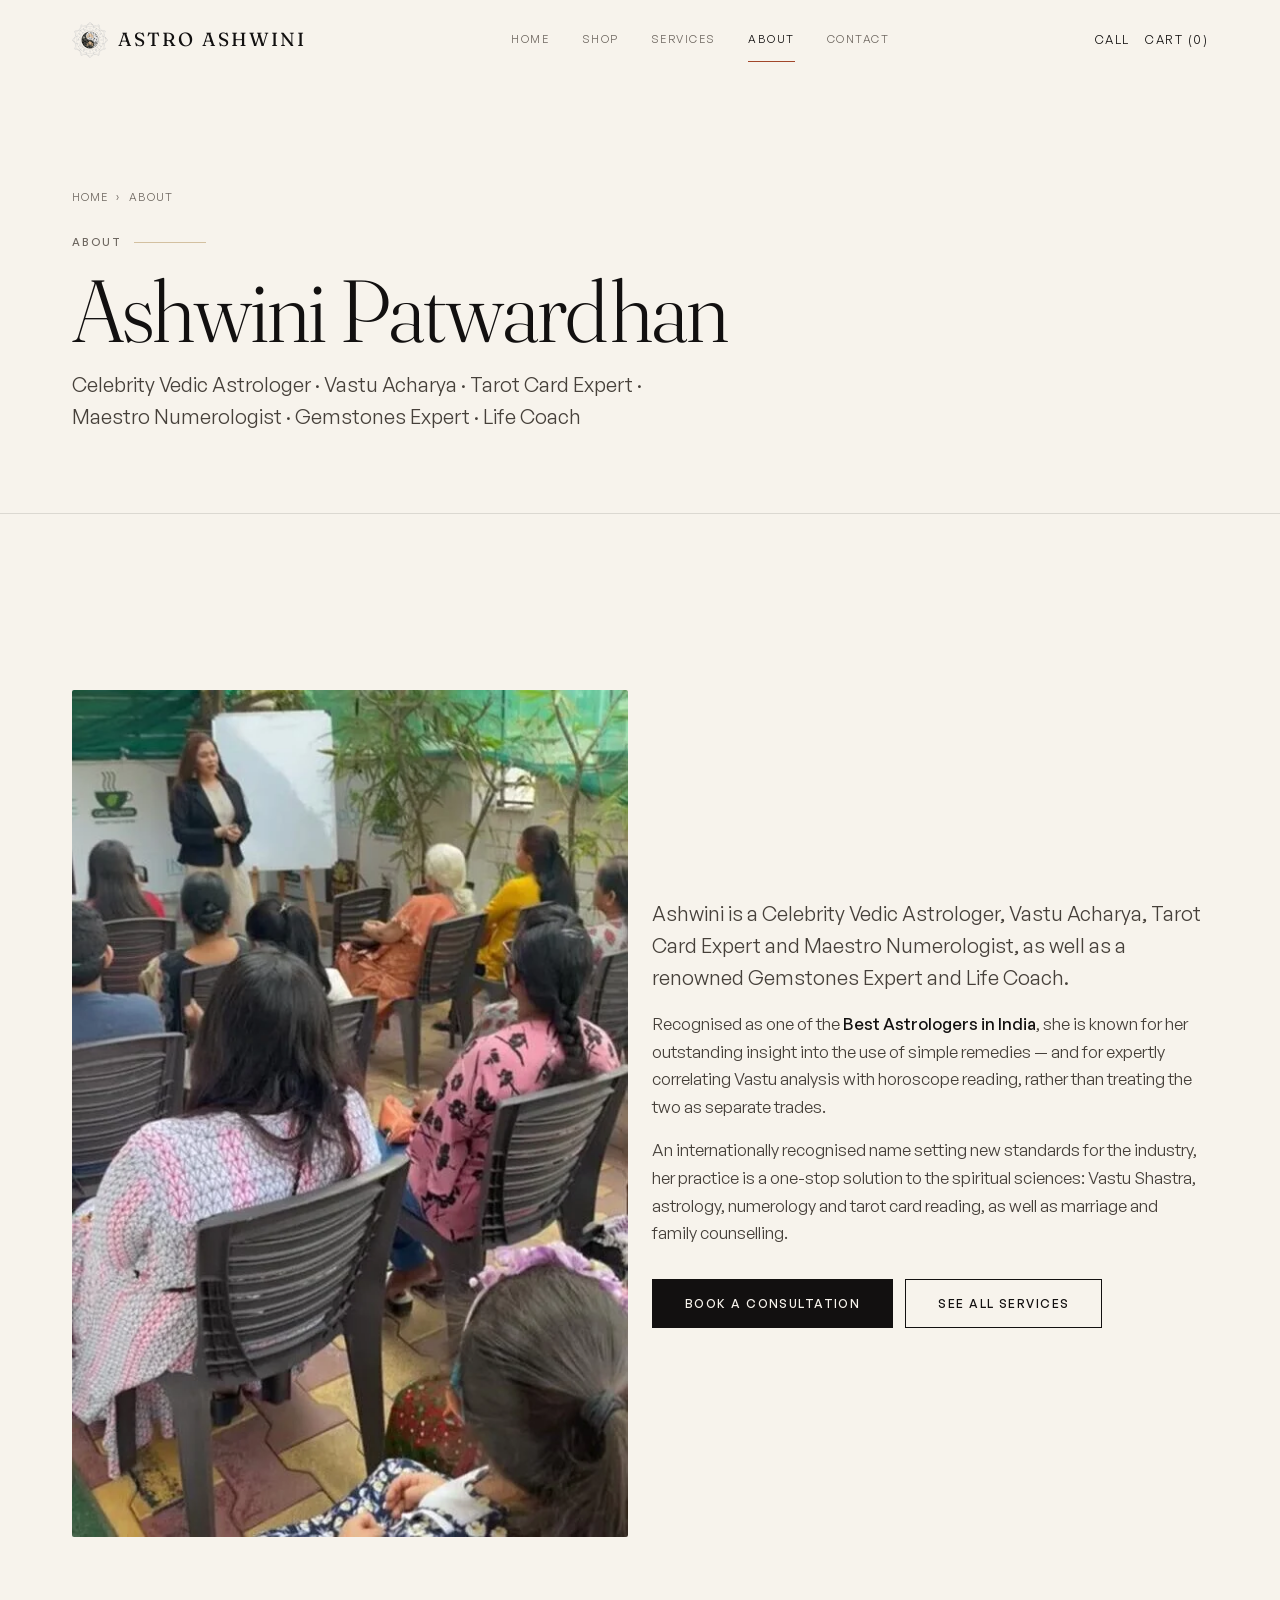
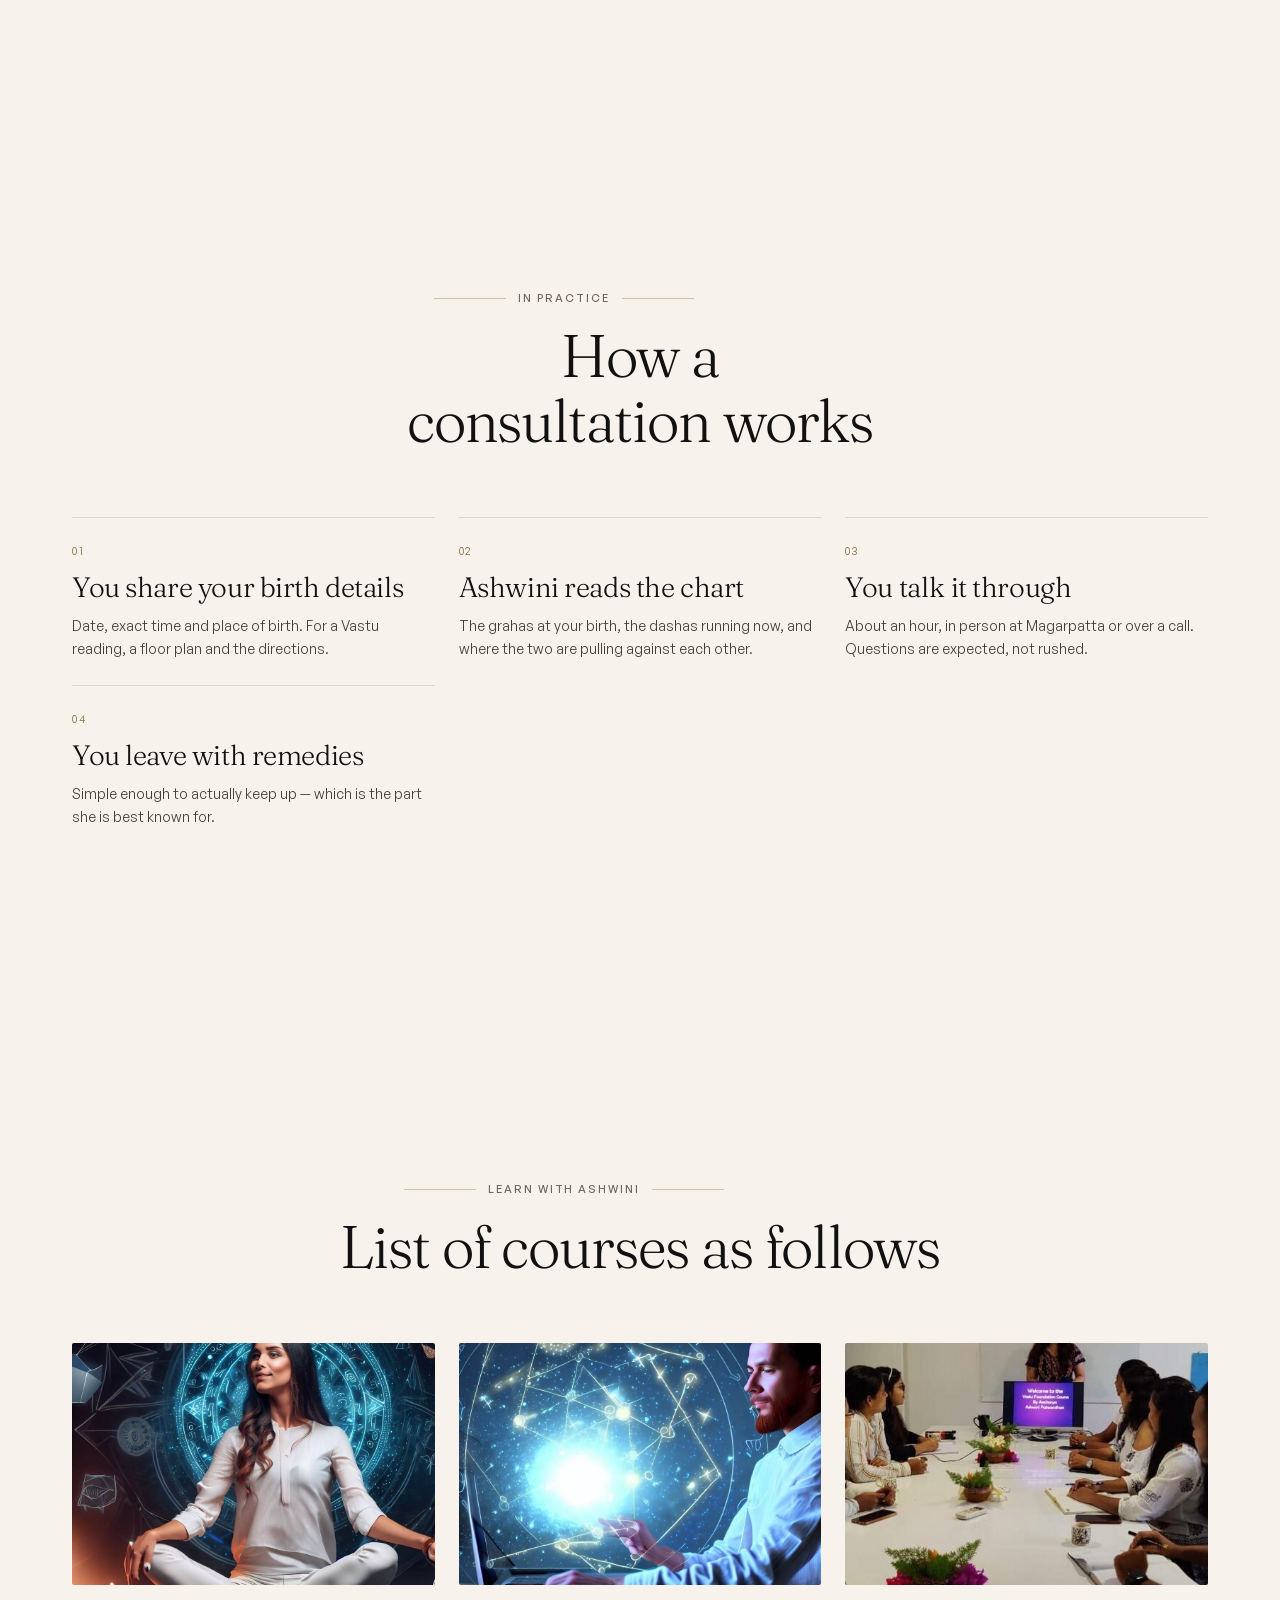
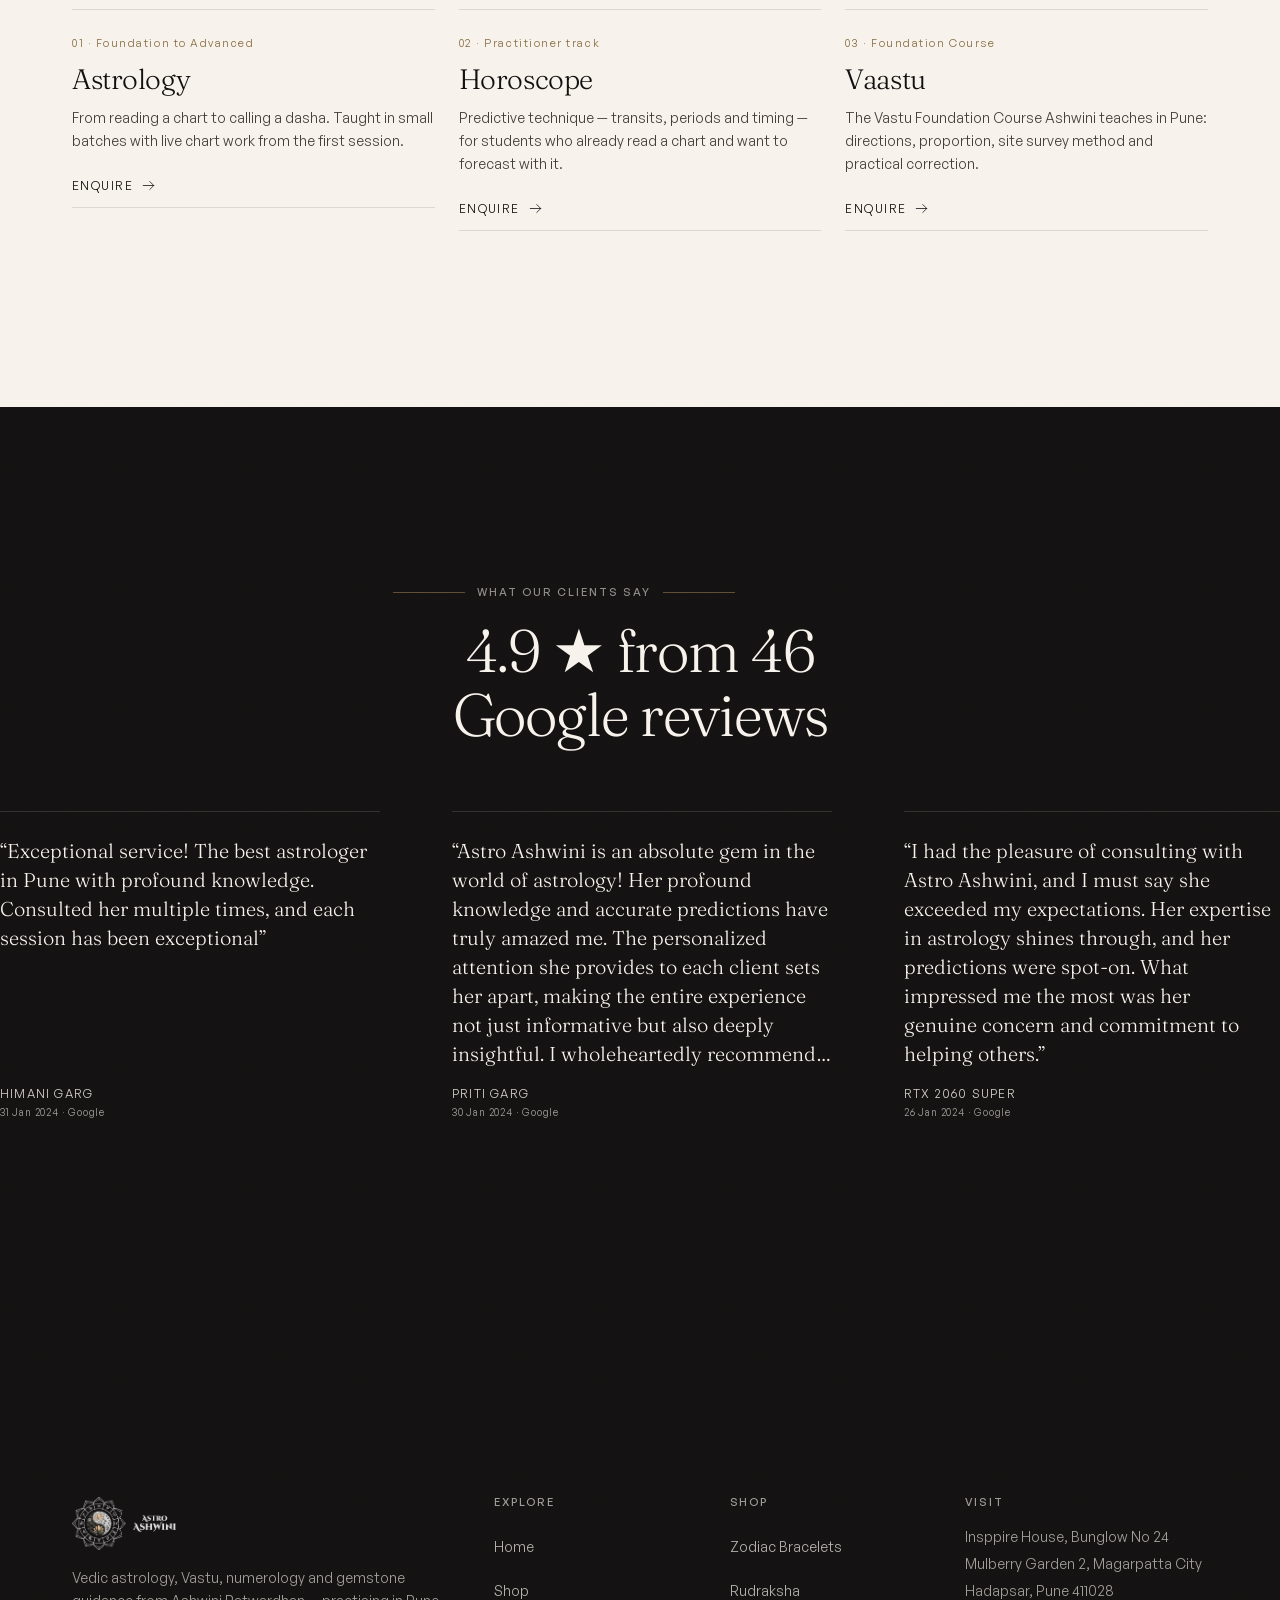
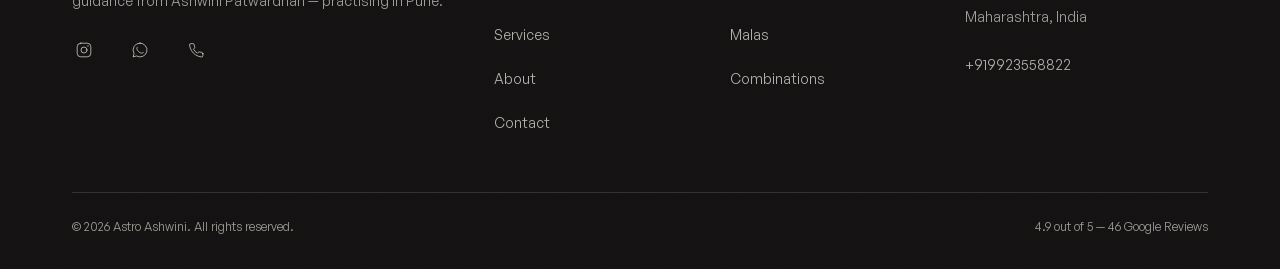
==== commit 9d41351b: "Redesign: editorial luxury visual system Visual layer only. Catalogue, filters, cart, localStorage, " ====
--- a/about.html
+++ b/about.html
@@ -3,7 +3,7 @@
 <head>
 <meta charset="UTF-8">
 <meta name="viewport" content="width=device-width,initial-scale=1,viewport-fit=cover">
-<meta name="theme-color" content="#0a1424">
+<meta name="theme-color" content="#F7F3EC">
 <title>About Ashwini Patwardhan — Vedic Astrologer &amp; Vastu Acharya, Pune</title>
 <meta name="description" content="Ashwini Patwardhan is a Celebrity Vedic Astrologer, Vastu Acharya, Tarot Card Expert, Maestro Numerologist and Gemstones Expert based in Magarpatta City, Pune.">
 <link rel="canonical" href="https://astroashwini.com/about.html">
@@ -16,10 +16,10 @@
 <link rel="apple-touch-icon" href="assets/icons/apple-touch-icon.png">
 <link rel="manifest" href="manifest.webmanifest">
 <meta name="apple-mobile-web-app-capable" content="yes">
-<meta name="apple-mobile-web-app-status-bar-style" content="black-translucent">
+<meta name="apple-mobile-web-app-status-bar-style" content="default">
 <meta name="mobile-web-app-capable" content="yes">
-<link rel="preload" as="font" type="font/woff2" href="assets/fonts/Inter-latin-400.woff2" crossorigin>
-<link rel="preload" as="font" type="font/woff2" href="assets/fonts/CormorantGaramond-latin-400.woff2" crossorigin>
+<link rel="preload" as="font" type="font/woff2" href="assets/fonts/GeneralSans-variable.woff2" crossorigin>
+<link rel="preload" as="font" type="font/woff2" href="assets/fonts/Fraunces-latin.woff2" crossorigin>
 <link rel="stylesheet" href="assets/css/fonts.css">
 <link rel="stylesheet" href="assets/css/app.css">
 
@@ -30,15 +30,15 @@
   <section class="phead">
     <div class="wrap">
       <nav class="crumbs" aria-label="Breadcrumb"><a href="index.html">Home</a><span>›</span><span>About</span></nav>
-      <p class="eyebrow is-center">About</p>
+      <p class="eyebrow">About</p>
       <h1>Ashwini Patwardhan</h1>
-      <p class="lead mt-4" style="max-width:60ch;margin-inline:auto">Celebrity Vedic Astrologer · Vastu Acharya · Tarot Card Expert · Maestro Numerologist · Gemstones Expert · Life Coach</p>
+      <p class="lead mt-4">Celebrity Vedic Astrologer · Vastu Acharya · Tarot Card Expert · Maestro Numerologist · Gemstones Expert · Life Coach</p>
     </div>
   </section>
 
   <section class="section">
     <div class="wrap grid grid-2" style="align-items:center">
-      <figure class="reveal" style="border-radius:var(--radius-lg);overflow:hidden;border:1px solid var(--line)">
+      <figure class="reveal" style="border-radius:2px;overflow:hidden">
         <img src="assets/img/ashwini-portrait.webp" alt="Ashwini Patwardhan" width="566" height="863" loading="lazy" decoding="async">
       </figure>
       <div class="reveal">
@@ -47,7 +47,7 @@
           Numerologist, as well as a renowned Gemstones Expert and Life Coach.
         </p>
         <p class="mt-4" style="color:var(--text-2)">
-          Recognised as one of the <strong class="gold">Best Astrologers in India</strong>, she is known for
+          Recognised as one of the <strong style="font-weight:500;color:var(--ink)">Best Astrologers in India</strong>, she is known for
           her outstanding insight into the use of simple remedies — and for expertly correlating Vastu
           analysis with horoscope reading, rather than treating the two as separate trades.
         </p>
@@ -57,24 +57,24 @@
           card reading, as well as marriage and family counselling.
         </p>
         <div class="row gap-3 mt-8" style="flex-wrap:wrap">
-          <a class="btn btn--gold" href="contact.html">Book a consultation</a>
+          <a class="btn btn--primary" href="contact.html">Book a consultation</a>
           <a class="btn btn--ghost" href="services.html">See all services</a>
         </div>
       </div>
     </div>
   </section>
 
-  <section class="section" style="background:var(--surface)">
+  <section class="section">
     <div class="wrap">
       <header class="section-head is-center reveal">
         <p class="eyebrow is-center">In practice</p>
         <h2>How a consultation works</h2>
       </header>
-      <div class="grid grid-4">
-        <article class="card svc reveal"><div class="svc__icon"><span>1</span></div><h3>You share your birth details</h3><p>Date, exact time and place of birth. For a Vastu reading, a floor plan and the directions.</p></article>
-        <article class="card svc reveal"><div class="svc__icon"><span>2</span></div><h3>Ashwini reads the chart</h3><p>The grahas at your birth, the dashas running now, and where the two are pulling against each other.</p></article>
-        <article class="card svc reveal"><div class="svc__icon"><span>3</span></div><h3>You talk it through</h3><p>About an hour, in person at Magarpatta or over a call. Questions are expected, not rushed.</p></article>
-        <article class="card svc reveal"><div class="svc__icon"><span>4</span></div><h3>You leave with remedies</h3><p>Simple enough to actually keep up — which is the part she is best known for.</p></article>
+      <div class="grid grid-3">
+        <article class="item reveal"><span class="item__n">01</span><h3>You share your birth details</h3><p>Date, exact time and place of birth. For a Vastu reading, a floor plan and the directions.</p></article>
+        <article class="item reveal"><span class="item__n">02</span><h3>Ashwini reads the chart</h3><p>The grahas at your birth, the dashas running now, and where the two are pulling against each other.</p></article>
+        <article class="item reveal"><span class="item__n">03</span><h3>You talk it through</h3><p>About an hour, in person at Magarpatta or over a call. Questions are expected, not rushed.</p></article>
+        <article class="item reveal"><span class="item__n">04</span><h3>You leave with remedies</h3><p>Simple enough to actually keep up — which is the part she is best known for.</p></article>
       </div>
     </div>
   </section>
@@ -89,7 +89,7 @@
     </div>
   </section>
 
-  <section class="section" style="background:var(--surface)">
+  <section class="section band-dark">
     <div class="wrap">
       <header class="section-head is-center reveal">
         <p class="eyebrow is-center">What our clients say</p>
@@ -111,6 +111,7 @@
 </noscript>
 <script src="assets/js/config.js"></script>
 <script src="assets/js/data.js"></script>
+<script src="assets/js/icons.js"></script>
 <script src="assets/js/app.js"></script>
 <script src="assets/js/about.js"></script>
 </body>
--- a/assets/css/fonts.css
+++ b/assets/css/fonts.css
@@ -1,35 +1,27 @@
-/* Self-hosted variable fonts — no external requests, works offline in the PWA.
-   One file per family+subset; the weight RANGE lets the variable axis work. */
+/* Self-hosted variable fonts. No third-party requests.
+   Fraunces  — display. Axes: opsz (optical size), wght, SOFT (warmth).
+   General Sans — UI. Variable 200-700. */
 
 @font-face{
-  font-family:'Cormorant Garamond';
+  font-family:'Fraunces';
   font-style:normal;
-  font-weight:300 700;
+  font-weight:300 500;
   font-display:swap;
-  src:url('../fonts/CormorantGaramond-latin-ext-400.woff2') format('woff2');
+  src:url('../fonts/Fraunces-latin-ext.woff2') format('woff2');
   unicode-range:U+0100-02BA, U+02BD-02C5, U+02C7-02CC, U+02CE-02D7, U+02DD-02FF, U+0304, U+0308, U+0329, U+1D00-1DBF, U+1E00-1E9F, U+1EF2-1EFF, U+2020, U+20A0-20AB, U+20AD-20C0, U+2113, U+2C60-2C7F, U+A720-A7FF;
 }
 @font-face{
-  font-family:'Cormorant Garamond';
+  font-family:'Fraunces';
   font-style:normal;
-  font-weight:300 700;
+  font-weight:300 500;
   font-display:swap;
-  src:url('../fonts/CormorantGaramond-latin-400.woff2') format('woff2');
+  src:url('../fonts/Fraunces-latin.woff2') format('woff2');
   unicode-range:U+0000-00FF, U+0131, U+0152-0153, U+02BB-02BC, U+02C6, U+02DA, U+02DC, U+0304, U+0308, U+0329, U+2000-206F, U+20AC, U+2122, U+2191, U+2193, U+2212, U+2215, U+FEFF, U+FFFD;
 }
 @font-face{
-  font-family:'Inter';
+  font-family:'General Sans';
   font-style:normal;
-  font-weight:100 900;
+  font-weight:200 700;
   font-display:swap;
-  src:url('../fonts/Inter-latin-ext-400.woff2') format('woff2');
-  unicode-range:U+0100-02BA, U+02BD-02C5, U+02C7-02CC, U+02CE-02D7, U+02DD-02FF, U+0304, U+0308, U+0329, U+1D00-1DBF, U+1E00-1E9F, U+1EF2-1EFF, U+2020, U+20A0-20AB, U+20AD-20C0, U+2113, U+2C60-2C7F, U+A720-A7FF;
+  src:url('../fonts/GeneralSans-variable.woff2') format('woff2');
 }
-@font-face{
-  font-family:'Inter';
-  font-style:normal;
-  font-weight:100 900;
-  font-display:swap;
-  src:url('../fonts/Inter-latin-400.woff2') format('woff2');
-  unicode-range:U+0000-00FF, U+0131, U+0152-0153, U+02BB-02BC, U+02C6, U+02DA, U+02DC, U+0304, U+0308, U+0329, U+2000-206F, U+20AC, U+2122, U+2191, U+2193, U+2212, U+2215, U+FEFF, U+FFFD;
-}
--- a/assets/css/app.css
+++ b/assets/css/app.css
@@ -1,141 +1,131 @@
 /* ═══════════════════════════════════════════════════════════════
-   ASTRO ASHWINI — DESIGN SYSTEM
-   Mobile-first, app-shell layout. Built for 280px (Fold closed)
-   through 4K, with iOS safe areas and foldable breakpoints.
+   ASTRO ASHWINI — EDITORIAL DESIGN SYSTEM
+   Light, warm, restrained. Hairlines not boxes. Accent as
+   punctuation. Mobile-first, 280px → 4K, iOS safe areas.
    ═══════════════════════════════════════════════════════════════ */
 
-/* ---------- 1. TOKENS ---------- */
+/* ───────── 1. TOKENS ───────── */
 :root{
-  /* Brand — taken from her Leo artwork + gold lotus wordmark */
-  --ink:#060d18;
-  --bg:#0a1424;
-  --surface:#0e1c31;
-  --surface-2:#13253f;
-  --surface-3:#1a2f4d;
-  --line:rgba(212,161,74,.16);
-  --line-soft:rgba(232,238,248,.09);
-
-  --gold:#d4a14a;
-  --gold-lt:#f0c97a;
-  --gold-dp:#a97c2f;
-  --gold-glow:rgba(212,161,74,.28);
-
-  --text:#f4f0e8;
-  --text-2:#c3cfe0;
-  --muted:#8b9db8;
-  --faint:#5f708a;
-
-  --ok:#4ade80;
-  --warn:#fbbf24;
-  --err:#f87171;
+  /* Surfaces */
+  --paper:#F7F3EC;
+  --paper-2:#EDE7DC;
+  --night:#121010;
+  --night-2:#1C1917;
+
+  /* Text */
+  --ink:#121010;
+  --ink-soft:#46403A;
+  --muted:#6E6760;        /* AA on paper and paper-2 */
+  --faint:#8A8279;        /* decoration only — never body text */
+
+  /* Accent — punctuation only, never paint */
+  --clay:#A2462A;
+  --clay-dp:#7A3320;
+  --brass:#B08D57;        /* hairlines and rules only (non-text) */
+  --brass-ink:#866A3F;    /* the same brass, darkened for numerals */
+
+  /* Hairlines */
+  --hair:rgba(18,16,16,.12);
+  --hair-dark:rgba(247,243,236,.14);
+
+  /* Status — muted, never neon */
+  --ok:#3F6B4F;
+  --warn:#875A14;
+  --err:#A33A2A;
 
   /* Type */
-  --display:'Cormorant Garamond',Georgia,'Times New Roman',serif;
-  --ui:'Inter',-apple-system,BlinkMacSystemFont,'Segoe UI',Roboto,'Helvetica Neue',sans-serif;
-
-  /* Fluid type scale — clamps so it never breaks at 280px */
-  --fs-xs:clamp(.69rem,.66rem + .15vw,.78rem);
-  --fs-sm:clamp(.78rem,.75rem + .18vw,.875rem);
-  --fs-base:clamp(.9rem,.86rem + .22vw,1rem);
-  --fs-md:clamp(1rem,.95rem + .3vw,1.15rem);
-  --fs-lg:clamp(1.15rem,1.05rem + .5vw,1.4rem);
-  --fs-xl:clamp(1.4rem,1.2rem + 1vw,2rem);
-  --fs-2xl:clamp(1.75rem,1.4rem + 1.8vw,2.9rem);
-  --fs-3xl:clamp(2.1rem,1.6rem + 2.6vw,4rem);
+  --display:'Fraunces',Georgia,'Times New Roman',serif;
+  --ui:'General Sans',system-ui,-apple-system,'Segoe UI',Roboto,sans-serif;
+  --deva:'Noto Sans Devanagari',var(--ui);
+
+  --fs-xs:clamp(.6875rem,.66rem + .12vw,.75rem);
+  --fs-sm:clamp(.8125rem,.79rem + .11vw,.875rem);
+  --fs-base:clamp(1rem,.98rem + .08vw,1.0625rem);
+  --fs-md:clamp(1.125rem,1.07rem + .24vw,1.25rem);
+  --fs-lg:clamp(1.375rem,1.2rem + .78vw,1.75rem);
+  --fs-xl:clamp(1.75rem,1.4rem + 1.56vw,2.5rem);
+  --fs-2xl:clamp(2.25rem,1.6rem + 2.9vw,3.75rem);
+  --fs-3xl:clamp(2.75rem,1.6rem + 5.1vw,5.5rem);
 
   /* Space */
   --sp-1:.25rem; --sp-2:.5rem; --sp-3:.75rem; --sp-4:1rem;
-  --sp-5:1.25rem; --sp-6:1.5rem; --sp-8:2rem; --sp-10:2.5rem;
-  --sp-12:3rem; --sp-16:4rem; --sp-20:5rem;
-
-  /* Layout */
-  --gutter:clamp(14px,4vw,28px);
-  --maxw:1240px;
-  --radius:14px;
-  --radius-lg:22px;
-  --radius-pill:999px;
-
-  /* App chrome heights */
-  --appbar-h:56px;
-  --tabbar-h:60px;
+  --sp-5:1.5rem; --sp-6:2rem; --sp-8:3rem; --sp-10:4rem;
+
+  --section:88px;          /* vertical rhythm — steps up at 600/900 */
+  --gutter:20px;
+  --maxw:1320px;
+  --rowgap:40px;
+
+  /* Chrome */
+  --appbar-h:64px;
+  --tabbar-h:58px;
   --safe-top:env(safe-area-inset-top,0px);
   --safe-bottom:env(safe-area-inset-bottom,0px);
   --safe-left:env(safe-area-inset-left,0px);
   --safe-right:env(safe-area-inset-right,0px);
 
-  --shadow-sm:0 1px 3px rgba(0,0,0,.4);
-  --shadow:0 8px 28px rgba(0,0,0,.45);
-  --shadow-lg:0 22px 60px rgba(0,0,0,.6);
-
-  --ease:cubic-bezier(.22,.9,.3,1);
-  --ease-out:cubic-bezier(.16,1,.3,1);
-  --dur:.28s;
-}
-
-/* ---------- 2. RESET ---------- */
+  /* Motion — one curve, one duration */
+  --ease:cubic-bezier(.22,1,.36,1);
+  --dur:480ms;
+}
+
+/* ───────── 2. RESET ───────── */
 *,*::before,*::after{box-sizing:border-box}
 *{margin:0;padding:0}
-html{
-  -webkit-text-size-adjust:100%;
-  scroll-behavior:smooth;
-  /* stops iOS rubber-band showing white behind the app shell */
-  background:var(--ink);
-}
+html{-webkit-text-size-adjust:100%;scroll-behavior:smooth;background:var(--paper)}
 body{
-  font-family:var(--ui);
-  font-size:var(--fs-base);
-  line-height:1.65;
-  color:var(--text);
-  background:var(--bg);
-  min-height:100dvh;
-  overflow-x:hidden;
-  -webkit-font-smoothing:antialiased;
-  -moz-osx-font-smoothing:grayscale;
-  -webkit-tap-highlight-color:transparent;
-  text-rendering:optimizeLegibility;
-  overscroll-behavior-y:none;
+  font-family:var(--ui);font-size:var(--fs-base);line-height:1.65;
+  color:var(--ink-soft);background:var(--paper);min-height:100dvh;
+  overflow-x:hidden;-webkit-font-smoothing:antialiased;-moz-osx-font-smoothing:grayscale;
+  -webkit-tap-highlight-color:transparent;text-rendering:optimizeLegibility;
+  overscroll-behavior-y:none;font-weight:400;
 }
 img,svg,video{display:block;max-width:100%;height:auto}
 button,input,select,textarea{font:inherit;color:inherit}
 button{background:none;border:0;cursor:pointer;-webkit-tap-highlight-color:transparent}
 a{color:inherit;text-decoration:none}
 ul,ol{list-style:none}
-:focus-visible{outline:2px solid var(--gold);outline-offset:3px;border-radius:4px}
-::selection{background:var(--gold);color:var(--ink)}
-
-/* Scrollbar */
-*::-webkit-scrollbar{width:9px;height:9px}
-*::-webkit-scrollbar-track{background:var(--ink)}
-*::-webkit-scrollbar-thumb{background:var(--surface-3);border-radius:9px}
-*::-webkit-scrollbar-thumb:hover{background:var(--gold-dp)}
-
-/* ---------- 3. TYPOGRAPHY ---------- */
-h1,h2,h3,h4{font-family:var(--display);font-weight:600;line-height:1.14;letter-spacing:-.01em}
-h1{font-size:var(--fs-3xl)}
-h2{font-size:var(--fs-2xl)}
+:focus-visible{outline:2px solid var(--clay);outline-offset:3px}
+::selection{background:var(--clay);color:var(--paper)}
+*::-webkit-scrollbar{width:10px;height:10px}
+*::-webkit-scrollbar-track{background:var(--paper-2)}
+*::-webkit-scrollbar-thumb{background:var(--faint)}
+*::-webkit-scrollbar-thumb:hover{background:var(--muted)}
+
+/* ───────── 3. TYPOGRAPHY ───────── */
+h1,h2,h3,h4{
+  font-family:var(--display);font-weight:300;line-height:1.08;
+  overflow-wrap:break-word;
+  letter-spacing:-.015em;color:var(--ink);
+  font-optical-sizing:auto;font-variation-settings:'SOFT' 20,'WONK' 0;
+}
+h1{font-size:var(--fs-3xl);line-height:.98;letter-spacing:-.02em}
+h2{font-size:var(--fs-2xl);letter-spacing:-.018em}
 h3{font-size:var(--fs-xl)}
-h4{font-size:var(--fs-lg)}
-p{text-wrap:pretty}
+h4{font-size:var(--fs-lg);font-weight:400}
+p{text-wrap:pretty;max-width:64ch}
 h1,h2,h3{text-wrap:balance}
 
 .eyebrow{
-  font-family:var(--ui);font-size:var(--fs-xs);font-weight:600;
-  letter-spacing:.2em;text-transform:uppercase;color:var(--gold);
-  display:flex;align-items:center;gap:var(--sp-3);margin-bottom:var(--sp-3);
-}
-.eyebrow::before{content:'';width:clamp(18px,6vw,34px);height:1px;background:var(--gold);flex:none}
+  font-family:var(--ui);font-size:11px;font-weight:500;
+  letter-spacing:.18em;text-transform:uppercase;color:var(--muted);
+  display:flex;align-items:center;gap:var(--sp-3);margin-bottom:var(--sp-4);
+}
+
+.eyebrow__n{color:var(--brass-ink);font-variant-numeric:tabular-nums}
+.eyebrow::after{content:'';flex:1;max-width:72px;height:1px;background:var(--brass);opacity:.5}
 .eyebrow.is-center{justify-content:center}
-.eyebrow.is-center::after{content:'';width:clamp(18px,6vw,34px);height:1px;background:var(--gold);flex:none}
-
-.gold{color:var(--gold-lt)}
-.lead{font-size:var(--fs-md);color:var(--text-2);line-height:1.75}
+.eyebrow.is-center::before{content:'';flex:1;max-width:72px;height:1px;background:var(--brass);opacity:.5}
+
+.lead{font-size:var(--fs-md);color:var(--ink-soft);line-height:1.6;max-width:56ch}
 .muted{color:var(--muted)}
+.clay{color:var(--clay)}
 .sr-only{position:absolute;width:1px;height:1px;padding:0;margin:-1px;overflow:hidden;clip:rect(0 0 0 0);white-space:nowrap;border:0}
-
-/* ---------- 4. LAYOUT ---------- */
+.num{font-variant-numeric:tabular-nums}
+
+/* ───────── 4. LAYOUT ───────── */
 .wrap{
   width:100%;max-width:var(--maxw);margin-inline:auto;
-  padding-inline:max(var(--gutter),var(--safe-left)) max(var(--gutter),var(--safe-right));
   padding-inline:var(--gutter);
 }
 @supports(padding:max(0px)){
@@ -144,656 +134,512 @@
     padding-right:max(var(--gutter),var(--safe-right));
   }
 }
-.section{padding-block:clamp(48px,9vw,110px)}
-.section--tight{padding-block:clamp(32px,6vw,72px)}
-.section-head{margin-bottom:clamp(24px,5vw,52px)}
-.section-head.is-center{text-align:center;max-width:64ch;margin-inline:auto}
-
-.grid{display:grid;gap:clamp(14px,3vw,26px)}
+.section{padding-block:var(--section)}
+.section--tight{padding-block:calc(var(--section) * .6)}
+.section-head{margin-bottom:var(--sp-8);max-width:64ch}
+.section-head.is-center{text-align:center;margin-inline:auto}
+.section-head.is-center .lead{margin-inline:auto}
+
+.grid{display:grid;gap:var(--sp-5)}
 .grid-2{grid-template-columns:1fr}
 .grid-3{grid-template-columns:1fr}
-.grid-4{grid-template-columns:repeat(2,minmax(0,1fr))}
-
-/* ---------- 5. APP BAR (top) ---------- */
+.grid-4{grid-template-columns:repeat(2,minmax(0,1fr));column-gap:var(--gutter);row-gap:var(--rowgap)}
+
+/* dark band — used at most twice per page */
+.band-dark{
+  background:var(--night);color:rgba(247,243,236,.78);position:relative;isolation:isolate;
+}
+.band-dark::after{
+  content:'';position:absolute;inset:0;z-index:-1;pointer-events:none;opacity:.03;
+  background-image:url("data:image/svg+xml,%3Csvg xmlns='http://www.w3.org/2000/svg' width='120' height='120'%3E%3Cfilter id='n'%3E%3CfeTurbulence type='fractalNoise' baseFrequency='.85' numOctaves='3'/%3E%3C/filter%3E%3Crect width='120' height='120' filter='url(%23n)'/%3E%3C/svg%3E");
+}
+.band-dark h1,.band-dark h2,.band-dark h3,.band-dark h4{color:var(--paper)}
+.band-dark .lead{color:rgba(247,243,236,.72)}
+.band-dark .muted,.band-dark .eyebrow{color:rgba(247,243,236,.55)}
+.band-dark a:hover{color:var(--paper)}
+
+/* ───────── 5. ICONS ───────── */
+.ic{width:20px;height:20px;stroke-width:1.25;flex:none;fill:none;stroke:currentColor}
+.ic--sm{width:16px;height:16px;stroke-width:1.4}
+.ic--lg{width:28px;height:28px;stroke-width:1}
+
+/* ───────── 6. APP BAR ───────── */
 .appbar{
   position:fixed;inset:0 0 auto 0;z-index:900;
-  padding-top:var(--safe-top);
-  background:rgba(10,20,36,.72);
-  backdrop-filter:blur(18px) saturate(1.5);
-  -webkit-backdrop-filter:blur(18px) saturate(1.5);
-  border-bottom:1px solid transparent;
-  transition:background var(--dur),border-color var(--dur);
-}
-.appbar.is-scrolled{background:rgba(6,13,24,.93);border-bottom-color:var(--line)}
+  padding-top:var(--safe-top);background:var(--paper);
+  border-bottom:1px solid transparent;transition:border-color var(--dur) var(--ease);
+}
+.appbar.is-scrolled{border-bottom-color:var(--hair)}
 .appbar__inner{
-  height:var(--appbar-h);display:flex;align-items:center;gap:var(--sp-3);
+  height:var(--appbar-h);display:flex;align-items:center;gap:var(--sp-4);
   max-width:var(--maxw);margin-inline:auto;
   padding-inline:max(var(--gutter),var(--safe-left)) max(var(--gutter),var(--safe-right));
 }
-.brand{display:flex;align-items:center;gap:var(--sp-2);min-width:0;flex:1;min-height:44px}
-.brand__mark{width:34px;height:34px;flex:none;filter:drop-shadow(0 2px 6px rgba(0,0,0,.5))}
-.brand__text{display:flex;flex-direction:column;line-height:1.05;min-width:0}
+.brand{display:flex;align-items:center;gap:10px;min-width:0;flex:1;min-height:44px}
+.brand__mark{width:30px;height:30px;flex:none}
 .brand__name{
-  font-family:var(--display);font-size:1.02rem;font-weight:700;letter-spacing:.06em;
-  text-transform:uppercase;white-space:nowrap;overflow:hidden;text-overflow:ellipsis;
-}
-.brand__sub{
-  font-size:.53rem;letter-spacing:.22em;text-transform:uppercase;color:var(--gold);
+  min-width:0;
+  font-family:var(--display);font-size:1.0625rem;font-weight:400;
+  letter-spacing:.11em;text-transform:uppercase;color:var(--ink);
   white-space:nowrap;overflow:hidden;text-overflow:ellipsis;
-}
-
-.appbar__actions{display:flex;align-items:center;gap:var(--sp-1);flex:none}
-.icon-btn{
-  width:42px;height:42px;display:grid;place-items:center;border-radius:12px;
-  color:var(--text-2);position:relative;transition:background .2s,color .2s,transform .12s;
-}
-.icon-btn:hover{background:var(--surface-2);color:var(--gold-lt)}
-.icon-btn:active{transform:scale(.9)}
-.icon-btn svg{width:21px;height:21px}
-.badge{
-  position:absolute;top:4px;right:3px;min-width:18px;height:18px;padding:0 5px;
-  display:grid;place-items:center;border-radius:9px;
-  background:var(--gold);color:var(--ink);
-  font-size:.62rem;font-weight:800;line-height:1;
-  border:2px solid var(--bg);
-  transform:scale(0);transition:transform .3s var(--ease-out);
-}
-.badge.is-on{transform:scale(1)}
-
-/* Desktop nav — hidden on mobile, replaced by the tab bar */
+  font-variation-settings:'SOFT' 20,'WONK' 0;
+}
+.appbar__actions{display:flex;align-items:center;gap:var(--sp-4);flex:none}
+.bar-link{
+  font-size:var(--fs-xs);letter-spacing:.12em;text-transform:uppercase;
+  color:var(--ink);min-height:44px;display:inline-flex;align-items:center;
+  transition:color .2s var(--ease);white-space:nowrap;
+}
+.bar-link:hover{color:var(--clay)}
+.cart-count{font-variant-numeric:tabular-nums}
 .topnav{display:none}
 
-/* ---------- 6. BOTTOM TAB BAR (mobile app navigation) ---------- */
+/* ───────── 7. TAB BAR (mobile) ───────── */
 .tabbar{
   position:fixed;inset:auto 0 0 0;z-index:900;
   padding-bottom:var(--safe-bottom);
-  background:rgba(6,13,24,.94);
-  backdrop-filter:blur(20px) saturate(1.6);
-  -webkit-backdrop-filter:blur(20px) saturate(1.6);
-  border-top:1px solid var(--line);
+  background:var(--paper);border-top:1px solid var(--hair);
 }
 .tabbar__inner{
-  height:var(--tabbar-h);display:grid;grid-template-columns:repeat(5,1fr);
-  max-width:520px;margin-inline:auto;
+  height:var(--tabbar-h);display:grid;grid-template-columns:repeat(5,minmax(0,1fr));
+  max-width:560px;margin-inline:auto;
   padding-inline:max(4px,var(--safe-left)) max(4px,var(--safe-right));
 }
 .tab{
-  display:flex;flex-direction:column;align-items:center;justify-content:center;gap:3px;
-  color:var(--muted);position:relative;transition:color .22s;
-  min-height:44px;padding:4px 2px;
-}
-.tab svg{width:21px;height:21px;transition:transform .28s var(--ease-out)}
+  display:flex;flex-direction:column;align-items:center;justify-content:center;gap:5px;min-width:0;
+  color:var(--muted);position:relative;min-height:44px;padding:4px 2px;
+  transition:color .2s var(--ease);
+}
 .tab__label{
-  font-size:.6rem;font-weight:600;letter-spacing:.03em;
+  font-size:11px;letter-spacing:.1em;text-transform:uppercase;
   white-space:nowrap;overflow:hidden;text-overflow:ellipsis;max-width:100%;
 }
-.tab:active svg{transform:scale(.86)}
-.tab.is-active{color:var(--gold-lt)}
-.tab.is-active svg{transform:translateY(-1px)}
-.tab.is-active::before{
-  content:'';position:absolute;top:0;left:50%;transform:translateX(-50%);
-  width:26px;height:2px;border-radius:0 0 3px 3px;background:var(--gold);
-  box-shadow:0 0 12px var(--gold-glow);
-}
-.tab .badge{top:2px;right:calc(50% - 20px)}
-
-/* Page needs room for both bars */
+.tab.is-active{color:var(--ink)}
+.tab.is-active::after{
+  content:'';position:absolute;bottom:8px;left:50%;transform:translateX(-50%);
+  width:18px;height:1px;background:var(--clay);
+}
 .page{padding-top:calc(var(--appbar-h) + var(--safe-top));padding-bottom:calc(var(--tabbar-h) + var(--safe-bottom))}
 
-/* ---------- 7. BUTTONS ---------- */
+/* ───────── 8. BUTTONS ───────── */
 .btn{
-  display:inline-flex;align-items:center;justify-content:center;gap:var(--sp-2);
-  min-height:48px;padding:.8rem 1.5rem;border-radius:var(--radius-pill);
-  font-size:var(--fs-sm);font-weight:600;letter-spacing:.02em;
-  transition:transform .14s var(--ease),box-shadow .22s,background .22s,color .22s,border-color .22s;
-  text-align:center;position:relative;overflow:hidden;
-}
-.btn:active{transform:scale(.965)}
-.btn svg{width:18px;height:18px;flex:none}
-.btn--gold{
-  background:linear-gradient(135deg,var(--gold-lt),var(--gold) 55%,var(--gold-dp));
-  color:#241705;box-shadow:0 6px 22px rgba(212,161,74,.3);font-weight:700;
-}
-.btn--gold:hover{box-shadow:0 10px 32px rgba(212,161,74,.45)}
-.btn--ghost{border:1px solid var(--line);color:var(--text);background:rgba(255,255,255,.03)}
-.btn--ghost:hover{border-color:var(--gold);color:var(--gold-lt);background:rgba(212,161,74,.08)}
-.btn--wa{background:#25d366;color:#05230f;font-weight:700}
-.btn--wa:hover{background:#30e575}
+  display:inline-flex;align-items:center;justify-content:center;gap:10px;
+  min-height:48px;padding:14px 32px;border-radius:0;
+  font-size:12px;font-weight:500;letter-spacing:.12em;text-transform:uppercase;
+  transition:background-color .3s var(--ease),color .3s var(--ease),border-color .3s var(--ease);
+  text-align:center;
+}
+.btn:active{opacity:.7}
+.btn .ic{width:16px;height:16px;stroke-width:1.4}
+.btn--primary{background:var(--ink);color:var(--paper);border:1px solid var(--ink)}
+.btn--primary:hover{background:var(--clay);border-color:var(--clay)}
+.btn--ghost{background:transparent;color:var(--ink);border:1px solid var(--ink)}
+.btn--ghost:hover{background:var(--ink);color:var(--paper)}
 .btn--block{width:100%}
-.btn--sm{min-height:40px;padding:.5rem 1rem;font-size:var(--fs-xs)}
-.btn[disabled]{opacity:.45;pointer-events:none}
-
-/* ---------- 8. CARDS ---------- */
-.card{
-  background:linear-gradient(165deg,var(--surface),var(--surface-2));
-  border:1px solid var(--line-soft);border-radius:var(--radius-lg);
-  overflow:hidden;position:relative;
-  transition:transform .3s var(--ease),border-color .3s,box-shadow .3s;
-}
-.card:hover{border-color:var(--line);box-shadow:var(--shadow)}
-
-/* ---------- 9. PRODUCT CARD ---------- */
-.p-card{display:flex;flex-direction:column;height:100%}
-.p-card__media{
-  position:relative;aspect-ratio:1;background:var(--ink);overflow:hidden;
-}
-.p-card__media img{
-  width:100%;height:100%;object-fit:cover;
-  transition:transform .55s var(--ease-out);
-}
-.p-card:hover .p-card__media img{transform:scale(1.06)}
-.p-card__body{
-  padding:var(--sp-3) var(--sp-3) var(--sp-4);
-  display:flex;flex-direction:column;gap:6px;flex:1;
-}
-.p-card__cat{
-  font-size:.58rem;font-weight:700;letter-spacing:.16em;text-transform:uppercase;color:var(--gold);
-}
+.btn--sm{min-height:40px;padding:10px 20px;font-size:11px}
+.btn[disabled]{opacity:.4;pointer-events:none}
+.band-dark .btn--primary{background:var(--paper);color:var(--ink);border-color:var(--paper)}
+.band-dark .btn--primary:hover{background:var(--clay);color:var(--paper);border-color:var(--clay)}
+.band-dark .btn--ghost{color:var(--paper);border-color:rgba(247,243,236,.4)}
+.band-dark .btn--ghost:hover{background:var(--paper);color:var(--ink);border-color:var(--paper)}
+
+.link-arrow{
+  font-size:var(--fs-xs);letter-spacing:.12em;text-transform:uppercase;color:var(--ink);
+  display:inline-flex;align-items:center;gap:8px;min-height:44px;
+  border-bottom:1px solid var(--hair);transition:color .3s var(--ease),border-color .3s var(--ease);
+}
+.link-arrow:hover{color:var(--clay);border-bottom-color:var(--clay)}
+.link-arrow .ic{width:15px;height:15px;transition:transform .3s var(--ease)}
+.link-arrow:hover .ic{transform:translateX(4px)}
+
+/* ───────── 9. PRODUCT CARD — no chrome ───────── */
+.p-card{display:flex;flex-direction:column;gap:0;background:none;border:0}
+.p-card__media{position:relative;aspect-ratio:4/5;background:var(--paper-2);overflow:hidden;border-radius:2px;display:block}
+.p-card__media img{width:100%;height:100%;object-fit:cover;border-radius:2px}
+.p-card__body{padding-top:var(--sp-4);display:flex;flex-direction:column;gap:3px}
+.p-card__cat{font-size:11px;letter-spacing:.14em;text-transform:uppercase;color:var(--muted)}
 .p-card__name{
-  font-family:var(--display);font-size:var(--fs-md);font-weight:600;line-height:1.22;
-  padding-block:3px; /* keeps the tap target at 24px+ even on a single line */
-  display:-webkit-box;-webkit-line-clamp:2;line-clamp:2;-webkit-box-orient:vertical;overflow:hidden;
-}
+  overflow-wrap:break-word;
+  font-family:var(--display);font-size:var(--fs-md);font-weight:400;line-height:1.2;
+  color:var(--ink);padding-block:2px;font-variation-settings:'SOFT' 20,'WONK' 0;
+  transition:color .3s var(--ease);
+}
+.p-card:hover .p-card__name{color:var(--clay)}
 .p-card__meta{font-size:var(--fs-xs);color:var(--muted);
   display:-webkit-box;-webkit-line-clamp:1;line-clamp:1;-webkit-box-orient:vertical;overflow:hidden}
-.p-card__foot{margin-top:auto;padding-top:var(--sp-2);display:flex;align-items:center;justify-content:space-between;gap:var(--sp-2);flex-wrap:wrap}
-.price{display:flex;align-items:baseline;gap:6px;flex-wrap:wrap}
-.price__now{font-size:var(--fs-md);font-weight:700;color:var(--gold-lt);letter-spacing:-.01em}
-.price__was{font-size:var(--fs-xs);color:var(--faint);text-decoration:line-through}
+.p-card__foot{margin-top:6px;display:flex;align-items:baseline;justify-content:space-between;gap:var(--sp-3)}
+.price{display:flex;align-items:baseline;gap:8px;flex-wrap:wrap;font-variant-numeric:tabular-nums}
+.price__now{font-size:var(--fs-sm);color:var(--ink);letter-spacing:.01em}
+.price__was{font-size:var(--fs-xs);color:var(--muted);text-decoration:line-through}
 .p-card__add{
-  width:40px;height:40px;flex:none;border-radius:12px;display:grid;place-items:center;
-  background:rgba(212,161,74,.12);border:1px solid var(--line);color:var(--gold-lt);
-  transition:background .2s,transform .12s,color .2s;
-}
-.p-card__add:hover{background:var(--gold);color:var(--ink)}
-.p-card__add:active{transform:scale(.88)}
-.p-card__add svg{width:19px;height:19px}
-
-.chip-off{
-  position:absolute;top:9px;left:9px;z-index:2;
-  padding:3px 9px;border-radius:var(--radius-pill);
-  background:rgba(6,13,24,.82);backdrop-filter:blur(6px);
-  border:1px solid var(--line);
-  font-size:.6rem;font-weight:800;letter-spacing:.04em;color:var(--gold-lt);
-}
-.zcell__g,.chip-glyph,.chip span[aria-hidden],.svc__icon span,.empty__glyph,.tcard__stars,.rating__stars{
-  font-variant-emoji:text;
-  font-family:'Cormorant Garamond',"Segoe UI Symbol","Noto Sans Symbols 2",serif;
-}
-.chip-glyph{
-  position:absolute;top:8px;right:9px;z-index:2;
-  font-size:1.15rem;color:var(--gold);opacity:.85;line-height:1;
-  text-shadow:0 2px 8px rgba(0,0,0,.7);
-}
-.rating{display:flex;align-items:center;gap:4px;font-size:var(--fs-xs);color:var(--muted)}
-.rating__stars{color:var(--gold);letter-spacing:.05em}
-
-/* ---------- 10. FILTER CHIPS (horizontal snap scroller) ---------- */
+  font-size:11px;letter-spacing:.12em;text-transform:uppercase;color:var(--muted);
+  min-height:44px;display:inline-flex;align-items:center;
+  transition:color .3s var(--ease);
+}
+.p-card__add:hover{color:var(--clay)}
+
+/* ghost frame — shown until a real photograph exists */
+.ghost{position:absolute;inset:0;display:flex;flex-direction:column;
+  align-items:center;justify-content:center;gap:var(--sp-4);background:var(--paper-2)}
+.ghost__mark{width:34%;max-width:110px;height:auto;aspect-ratio:1;
+  stroke-width:.5;color:var(--ink);opacity:.12;fill:none;stroke:currentColor}
+.ghost__cap{font-size:10px;letter-spacing:.16em;text-transform:uppercase;color:var(--muted);text-align:center;padding-inline:8px}
+.has-ghost img{position:relative;z-index:1;opacity:0;transition:opacity var(--dur) var(--ease)}
+.has-ghost img.is-loaded{opacity:1}
+
+.rating{display:flex;align-items:center;gap:6px;font-size:var(--fs-xs);color:var(--muted);font-variant-numeric:tabular-nums}
+
+/* ───────── 10. FILTER CHIPS ───────── */
 .chiprow{
-  display:flex;gap:var(--sp-2);overflow-x:auto;padding-block:var(--sp-2);
-  scroll-snap-type:x proximity;-webkit-overflow-scrolling:touch;
-  scrollbar-width:none;margin-inline:calc(var(--gutter) * -1);
-  padding-inline:var(--gutter);
+  display:flex;gap:var(--sp-5);overflow-x:auto;padding-block:var(--sp-3);
+  -webkit-overflow-scrolling:touch;scrollbar-width:none;
+  margin-inline:calc(var(--gutter) * -1);padding-inline:var(--gutter);
 }
 .chiprow::-webkit-scrollbar{display:none}
 .chip{
-  flex:none;scroll-snap-align:start;
-  display:inline-flex;align-items:center;gap:6px;
-  min-height:40px;padding:.45rem .95rem;border-radius:var(--radius-pill);
-  border:1px solid var(--line-soft);background:rgba(255,255,255,.03);
-  font-size:var(--fs-xs);font-weight:600;color:var(--text-2);white-space:nowrap;
-  transition:background .2s,color .2s,border-color .2s,transform .12s;
-}
-.chip:active{transform:scale(.94)}
-.chip.is-active{background:var(--gold);border-color:var(--gold);color:var(--ink);font-weight:700}
-
-/* ---------- 11. DRAWER / SHEET (cart) ---------- */
+  flex:none;display:inline-flex;align-items:center;gap:8px;min-height:44px;
+  font-size:11px;letter-spacing:.12em;text-transform:uppercase;
+  color:var(--muted);white-space:nowrap;border-bottom:1px solid transparent;
+  transition:color .3s var(--ease),border-color .3s var(--ease);
+}
+.chip .ic{width:15px;height:15px}
+.chip:hover{color:var(--ink)}
+.chip.is-active{color:var(--ink);border-bottom-color:var(--clay)}
+
+/* ───────── 11. DRAWER / SHEET ───────── */
 .scrim{
-  position:fixed;inset:0;z-index:1000;background:rgba(3,7,14,.66);
-  backdrop-filter:blur(3px);opacity:0;visibility:hidden;
-  transition:opacity .3s,visibility .3s;
+  position:fixed;inset:0;z-index:1000;background:rgba(18,16,16,.32);
+  opacity:0;visibility:hidden;transition:opacity var(--dur) var(--ease),visibility var(--dur);
 }
 .scrim.is-open{opacity:1;visibility:visible}
-
 .sheet{
-  position:fixed;z-index:1001;background:var(--surface);
-  display:flex;flex-direction:column;
-  box-shadow:var(--shadow-lg);
-  transition:transform .38s var(--ease-out);
-  /* mobile: bottom sheet */
-  inset:auto 0 0 0;max-height:92dvh;
-  border-radius:var(--radius-lg) var(--radius-lg) 0 0;
-  border-top:1px solid var(--line);
-  transform:translateY(102%);
-  padding-bottom:var(--safe-bottom);
+  position:fixed;z-index:1001;background:var(--paper);
+  display:flex;flex-direction:column;border-radius:0;
+  transition:transform var(--dur) var(--ease);
+  inset:auto 0 0 0;max-height:92dvh;border-top:1px solid var(--hair);
+  transform:translateY(102%);padding-bottom:var(--safe-bottom);
 }
 .sheet.is-open{transform:translateY(0)}
-.sheet__grab{
-  width:38px;height:4px;border-radius:4px;background:var(--surface-3);
-  margin:10px auto 2px;flex:none;
-}
 .sheet__head{
-  display:flex;align-items:center;gap:var(--sp-3);
-  padding:var(--sp-3) var(--sp-4);border-bottom:1px solid var(--line-soft);flex:none;
-}
-.sheet__title{font-family:var(--display);font-size:var(--fs-lg);font-weight:600;flex:1}
-.sheet__body{flex:1;overflow-y:auto;overscroll-behavior:contain;-webkit-overflow-scrolling:touch;padding:var(--sp-4)}
-.sheet__foot{flex:none;padding:var(--sp-4);border-top:1px solid var(--line-soft);background:var(--surface-2)}
-
-/* Cart line */
-.cart-line{display:flex;gap:var(--sp-3);padding-block:var(--sp-3);border-bottom:1px solid var(--line-soft)}
+  display:flex;align-items:center;gap:var(--sp-4);
+  padding:var(--sp-5) var(--gutter);border-bottom:1px solid var(--hair);flex:none;
+}
+.sheet__title{font-family:var(--display);font-size:var(--fs-lg);font-weight:400;flex:1;color:var(--ink)}
+.sheet__close{min-height:44px;min-width:44px;display:grid;place-items:center;color:var(--ink);transition:color .3s var(--ease)}
+.sheet__close:hover{color:var(--clay)}
+.sheet__body{flex:1;overflow-y:auto;overscroll-behavior:contain;-webkit-overflow-scrolling:touch;padding:0 var(--gutter)}
+.sheet__foot{flex:none;padding:var(--sp-5) var(--gutter);border-top:1px solid var(--hair)}
+
+.cart-line{display:flex;gap:var(--sp-4);padding-block:var(--sp-5);border-bottom:1px solid var(--hair)}
 .cart-line:last-child{border-bottom:0}
-.cart-line__img{width:66px;height:66px;flex:none;border-radius:12px;object-fit:cover;background:var(--ink)}
+.cart-line__img{width:64px;height:80px;flex:none;object-fit:cover;background:var(--paper-2);border-radius:2px}
 .cart-line__info{flex:1;min-width:0;display:flex;flex-direction:column;gap:4px}
-.cart-line__name{font-size:var(--fs-sm);font-weight:600;line-height:1.3;
-  display:-webkit-box;-webkit-line-clamp:2;line-clamp:2;-webkit-box-orient:vertical;overflow:hidden}
-.cart-line__price{font-size:var(--fs-sm);font-weight:700;color:var(--gold-lt)}
-.qty{display:inline-flex;align-items:center;border:1px solid var(--line);border-radius:var(--radius-pill);overflow:hidden}
-.qty button{width:34px;height:34px;display:grid;place-items:center;color:var(--text-2);font-size:1.05rem;transition:background .18s}
-.qty button:hover{background:var(--surface-3);color:var(--gold-lt)}
-.qty button:active{background:var(--gold);color:var(--ink)}
-.qty__n{min-width:30px;text-align:center;font-size:var(--fs-sm);font-weight:700;font-variant-numeric:tabular-nums}
-
-.sum-row{display:flex;justify-content:space-between;align-items:center;gap:var(--sp-3);padding-block:5px;font-size:var(--fs-sm);color:var(--text-2)}
+.cart-line__name{font-family:var(--display);font-size:var(--fs-sm);font-weight:400;line-height:1.3;color:var(--ink)}
+.cart-line__price{font-size:var(--fs-sm);color:var(--ink);font-variant-numeric:tabular-nums}
+.qty{display:inline-flex;align-items:center;border:1px solid var(--hair)}
+.qty button{width:36px;height:36px;display:grid;place-items:center;color:var(--ink);transition:color .2s var(--ease)}
+.qty button:hover{color:var(--clay)}
+.qty .ic{width:13px;height:13px}
+.qty__n{min-width:30px;text-align:center;font-size:var(--fs-xs);font-variant-numeric:tabular-nums}
+.line-rm{font-size:10px;letter-spacing:.14em;text-transform:uppercase;color:var(--muted);min-height:44px;display:inline-flex;align-items:center;transition:color .3s var(--ease)}
+.line-rm:hover{color:var(--clay)}
+
+.sum-row{display:flex;justify-content:space-between;align-items:baseline;gap:var(--sp-4);
+  padding-block:5px;font-size:var(--fs-sm);color:var(--ink-soft);font-variant-numeric:tabular-nums}
 .sum-row--total{
-  padding-top:var(--sp-3);margin-top:var(--sp-2);border-top:1px solid var(--line);
-  font-size:var(--fs-md);font-weight:700;color:var(--text);
-}
-.sum-row--total b{color:var(--gold-lt);font-variant-numeric:tabular-nums}
-
-.empty{text-align:center;padding:var(--sp-10) var(--sp-4);color:var(--muted)}
-.empty__glyph{font-size:2.6rem;color:var(--gold);opacity:.5;margin-bottom:var(--sp-3)}
-
-/* ---------- 12. FORMS ---------- */
-.field{display:flex;flex-direction:column;gap:6px;margin-bottom:var(--sp-4)}
-.field label{font-size:var(--fs-xs);font-weight:600;letter-spacing:.06em;text-transform:uppercase;color:var(--muted)}
+  padding-top:var(--sp-4);margin-top:var(--sp-3);border-top:1px solid var(--hair);
+  font-size:var(--fs-md);color:var(--ink);
+}
+.sum-row--total b{font-weight:500}
+.empty{text-align:center;padding:var(--sp-10) var(--sp-4)}
+.empty p{margin-inline:auto}
+.empty__mark{width:40px;height:40px;margin:0 auto var(--sp-5);color:var(--muted);stroke-width:.9;fill:none;stroke:currentColor}
+
+/* ───────── 12. FORMS ───────── */
+.field{display:flex;flex-direction:column;gap:8px;margin-bottom:var(--sp-5)}
+.field label{font-size:11px;letter-spacing:.14em;text-transform:uppercase;color:var(--muted)}
 .input,.select,.textarea{
-  width:100%;min-height:48px;padding:.75rem .9rem;
-  background:var(--ink);border:1px solid var(--line-soft);border-radius:12px;
-  color:var(--text);font-size:16px; /* 16px stops iOS zoom-on-focus */
-  transition:border-color .2s,box-shadow .2s;
+  width:100%;min-height:48px;padding:12px 14px;
+  background:transparent;border:1px solid var(--hair);border-radius:2px;
+  color:var(--ink);font-size:16px;
+  transition:border-color .3s var(--ease);
 }
 .textarea{min-height:104px;resize:vertical;line-height:1.6}
-.input:focus,.select:focus,.textarea:focus{
-  outline:none;border-color:var(--gold);box-shadow:0 0 0 3px rgba(212,161,74,.14);
-}
-.input::placeholder,.textarea::placeholder{color:var(--faint)}
+.input:focus,.select:focus,.textarea:focus{outline:none;border-color:var(--ink)}
+.input::placeholder,.textarea::placeholder{color:var(--muted)}
 .select{appearance:none;
-  background-image:url("data:image/svg+xml,%3Csvg xmlns='http://www.w3.org/2000/svg' viewBox='0 0 24 24' fill='none' stroke='%238b9db8' stroke-width='2'%3E%3Cpath d='M6 9l6 6 6-6'/%3E%3C/svg%3E");
-  background-repeat:no-repeat;background-position:right .8rem center;background-size:18px;padding-right:2.4rem}
+  background-image:url("data:image/svg+xml,%3Csvg xmlns='http://www.w3.org/2000/svg' viewBox='0 0 24 24' fill='none' stroke='%236E6760' stroke-width='1.25'%3E%3Cpath d='M6 9l6 6 6-6'/%3E%3C/svg%3E");
+  background-repeat:no-repeat;background-position:right 12px center;background-size:18px;padding-right:40px}
 .field__err{font-size:var(--fs-xs);color:var(--err);display:none}
 .field.is-invalid .input,.field.is-invalid .select,.field.is-invalid .textarea{border-color:var(--err)}
 .field.is-invalid .field__err{display:block}
 
-/* ---------- 13. TOAST ---------- */
+/* ───────── 13. TOAST — one type ───────── */
 .toasts{
-  position:fixed;left:50%;transform:translateX(-50%);
+  position:fixed;left:var(--gutter);z-index:1200;
   bottom:calc(var(--tabbar-h) + var(--safe-bottom) + 12px);
-  z-index:1200;display:flex;flex-direction:column;gap:8px;align-items:center;
-  width:min(94vw,420px);pointer-events:none;
-}
-/* while the cart sheet is open, move toasts up top so they never sit on the CTA */
-body.cart-open .toasts{bottom:auto;top:calc(var(--safe-top) + var(--appbar-h) + 12px);z-index:1202}
+  display:flex;flex-direction:column;gap:8px;align-items:flex-start;
+  max-width:min(88vw,360px);pointer-events:none;
+}
 .toast{
-  width:100%;display:flex;align-items:center;gap:10px;
-  padding:.7rem 1rem;border-radius:var(--radius-pill);
-  background:rgba(6,13,24,.96);border:1px solid var(--line);
-  box-shadow:var(--shadow);font-size:var(--fs-sm);color:var(--text);
-  animation:toastIn .32s var(--ease-out);
-}
-.toast__i{color:var(--gold);flex:none;display:grid;place-items:center}
-.toast__i svg{width:18px;height:18px}
-.toast.is-out{animation:toastOut .28s var(--ease) forwards}
-@keyframes toastIn{from{opacity:0;transform:translateY(14px) scale(.96)}to{opacity:1;transform:none}}
-@keyframes toastOut{to{opacity:0;transform:translateY(10px) scale(.97)}}
-
-/* ---------- 14. REVEAL ON SCROLL ---------- */
-.reveal{opacity:0;transform:translateY(22px);transition:opacity .7s var(--ease-out),transform .7s var(--ease-out)}
+  padding:12px 18px;background:var(--night);color:var(--paper);border-radius:0;
+  font-size:var(--fs-xs);letter-spacing:.02em;
+  opacity:0;transform:translateY(12px);animation:rise var(--dur) var(--ease) forwards;
+}
+.toast.is-out{animation:fade 240ms var(--ease) forwards}
+@keyframes rise{to{opacity:1;transform:none}}
+@keyframes fade{to{opacity:0}}
+
+/* ───────── 14. REVEAL ───────── */
+.reveal{opacity:0;transform:translateY(12px);
+  transition:opacity var(--dur) var(--ease),transform var(--dur) var(--ease)}
 .reveal.is-in{opacity:1;transform:none}
 
-/* ---------- 15. UTILITIES ---------- */
-.hr-gold{height:1px;background:linear-gradient(90deg,transparent,var(--gold),transparent);opacity:.35;border:0}
-.stack{display:flex;flex-direction:column}
-.row{display:flex;align-items:center}
-.gap-2{gap:var(--sp-2)} .gap-3{gap:var(--sp-3)} .gap-4{gap:var(--sp-4)}
-.mt-4{margin-top:var(--sp-4)} .mt-6{margin-top:var(--sp-6)} .mt-8{margin-top:var(--sp-8)}
-.center{text-align:center}
-.nowrap{white-space:nowrap}
-[hidden]{display:none !important}
-
-/* ═══════════════════════════════════════════════════════════════
-   16. HERO
-   ═══════════════════════════════════════════════════════════════ */
-.hero{
-  position:relative;overflow:hidden;
-  min-height:calc(100dvh - var(--appbar-h) - var(--tabbar-h));
-  display:flex;align-items:center;
-  padding-block:clamp(36px,8vw,80px);
-}
-.hero__bg{position:absolute;inset:0;z-index:0;pointer-events:none}
-.hero__bg::before{
-  content:'';position:absolute;inset:0;
-  background:
-    radial-gradient(ellipse 80% 55% at 50% 8%,rgba(212,161,74,.17),transparent 62%),
-    radial-gradient(ellipse 70% 60% at 82% 88%,rgba(38,86,150,.24),transparent 64%),
-    linear-gradient(180deg,var(--ink),var(--bg) 46%,var(--surface));
-}
-.hero__stars{position:absolute;inset:0;opacity:.55}
-.hero__mandala{
-  position:absolute;top:50%;left:50%;
-  width:min(150vw,900px);aspect-ratio:1;transform:translate(-50%,-50%);
-  opacity:.06;object-fit:contain;
-  animation:spin 190s linear infinite;
-}
-@keyframes spin{to{transform:translate(-50%,-50%) rotate(360deg)}}
-
-.hero__inner{position:relative;z-index:2;width:100%;display:grid;gap:clamp(26px,6vw,56px);align-items:center}
-.hero__copy{text-align:center}
-.hero h1{margin-bottom:var(--sp-4)}
-.hero h1 em{
-  font-style:normal;display:block;
-  background:linear-gradient(120deg,var(--gold-lt),var(--gold) 45%,#fff3d6 75%,var(--gold));
-  -webkit-background-clip:text;background-clip:text;color:transparent;
-}
-.hero__lead{max-width:56ch;margin-inline:auto;margin-bottom:var(--sp-6)}
-.hero__cta{display:flex;flex-direction:column;gap:var(--sp-3);align-items:stretch}
-.hero__trust{
-  margin-top:var(--sp-8);display:flex;flex-wrap:wrap;justify-content:center;
-  gap:var(--sp-3) var(--sp-6);
-}
-.trust{display:flex;align-items:center;gap:8px;font-size:var(--fs-xs);color:var(--muted)}
-.trust b{color:var(--gold-lt);font-size:var(--fs-sm)}
-
-.hero__art{position:relative;justify-self:center;width:min(78%,330px)}
-.hero__art img{
-  width:100%;border-radius:var(--radius-lg);
-  box-shadow:0 30px 70px rgba(0,0,0,.6),0 0 0 1px var(--line);
-}
-.hero__art::after{
-  content:'';position:absolute;inset:-14%;z-index:-1;border-radius:50%;
-  background:radial-gradient(circle,var(--gold-glow),transparent 66%);filter:blur(28px);
-}
-
-/* ═══════════════════════════════════════════════════════════════
-   17. SERVICE / FEATURE CARDS
-   ═══════════════════════════════════════════════════════════════ */
-.svc{padding:var(--sp-5);display:flex;flex-direction:column;gap:var(--sp-3);height:100%}
-.svc__icon{
-  width:52px;height:52px;flex:none;border-radius:15px;display:grid;place-items:center;
-  background:linear-gradient(145deg,rgba(212,161,74,.2),rgba(212,161,74,.05));
-  border:1px solid var(--line);
-}
-.svc__icon img{width:26px;height:26px;object-fit:contain;filter:brightness(0) saturate(100%) invert(75%) sepia(38%) saturate(640%) hue-rotate(348deg) brightness(92%) contrast(88%)}
-.svc__icon span{font-size:1.4rem;color:var(--gold-lt);line-height:1}
-.svc h3{font-size:var(--fs-lg)}
-.svc p{font-size:var(--fs-sm);color:var(--text-2);flex:1}
-.svc__link{
-  font-size:var(--fs-xs);font-weight:700;letter-spacing:.1em;text-transform:uppercase;
-  color:var(--gold);display:inline-flex;align-items:center;gap:6px;margin-top:auto;
-}
-.svc__link svg{width:15px;height:15px;transition:transform .25s}
-.svc:hover .svc__link svg{transform:translateX(4px)}
-
-/* ═══════════════════════════════════════════════════════════════
-   18. ZODIAC PICKER
-   ═══════════════════════════════════════════════════════════════ */
-.zgrid{display:grid;grid-template-columns:repeat(3,1fr);gap:var(--sp-2)}
+/* ───────── 15. HERO ───────── */
+.hero{position:relative;overflow:hidden;padding-block:calc(var(--section) * .7) var(--section)}
+.hero__inner{display:grid;gap:var(--sp-8);align-items:center}
+.hero h1{margin-bottom:var(--sp-5)}
+.hero h1 em{font-style:normal;color:var(--clay)}
+.hero__cta{display:flex;flex-direction:column;gap:var(--sp-3);align-items:stretch;margin-top:var(--sp-6)}
+.hero__trust{margin-top:var(--sp-8);padding-top:var(--sp-5);border-top:1px solid var(--hair);
+  display:flex;flex-wrap:wrap;gap:var(--sp-4) var(--sp-6)}
+.trust{display:flex;flex-direction:column;gap:2px;font-size:var(--fs-xs);color:var(--muted)}
+.trust b{font-family:var(--display);font-size:var(--fs-lg);font-weight:300;color:var(--ink);font-variant-numeric:tabular-nums}
+.hero__art{position:relative;justify-self:stretch}
+.hero__art img{width:100%;border-radius:2px}
+
+/* ───────── 16. SERVICE / EDITORIAL ITEM ───────── */
+.item{display:flex;flex-direction:column;gap:var(--sp-3);
+  padding-top:var(--sp-5);border-top:1px solid var(--hair)}
+
+.item__n{font-size:11px;letter-spacing:.14em;color:var(--brass-ink);font-variant-numeric:tabular-nums}
+.item h3{font-size:var(--fs-lg)}
+.item p{font-size:var(--fs-sm);color:var(--ink-soft)}
+.item__quote{font-family:var(--display);font-size:var(--fs-md);font-style:italic;color:var(--ink);font-weight:300}
+.band-dark .item{border-top-color:var(--hair-dark)}
+.band-dark .item p{color:rgba(247,243,236,.7)}
+.band-dark .item__quote{color:var(--paper)}
+
+/* ───────── 17. ZODIAC INDEX ───────── */
+.zgrid{display:grid;grid-template-columns:repeat(3,1fr);
+  border-top:1px solid var(--hair);border-left:1px solid var(--hair)}
 .zcell{
-  display:flex;flex-direction:column;align-items:center;justify-content:center;gap:4px;
-  padding:var(--sp-3) var(--sp-1);border-radius:var(--radius);
-  background:rgba(255,255,255,.03);border:1px solid var(--line-soft);
-  transition:background .22s,border-color .22s,transform .14s;min-height:84px;
-}
-.zcell:hover{background:rgba(212,161,74,.1);border-color:var(--gold)}
-.zcell:active{transform:scale(.95)}
-.zcell.is-active{background:rgba(212,161,74,.16);border-color:var(--gold)}
-.zcell__g{font-size:1.5rem;color:var(--gold-lt);line-height:1}
-.zcell__n{font-size:.66rem;font-weight:600;letter-spacing:.04em;text-align:center}
-.zcell__d{font-size:.55rem;color:var(--faint);text-align:center;line-height:1.2}
-
-/* ═══════════════════════════════════════════════════════════════
-   19. TESTIMONIALS
-   ═══════════════════════════════════════════════════════════════ */
-.tscroll{
-  display:flex;gap:var(--sp-3);overflow-x:auto;scroll-snap-type:x mandatory;
+  display:flex;flex-direction:column;align-items:center;justify-content:center;gap:6px;
+  padding:var(--sp-5) var(--sp-2);min-height:104px;
+  border-right:1px solid var(--hair);border-bottom:1px solid var(--hair);
+  color:var(--ink);transition:color .3s var(--ease),background-color .3s var(--ease);
+}
+.zcell:hover{color:var(--clay);background:var(--paper-2)}
+.zcell .ic{width:24px;height:24px;stroke-width:1}
+.zcell__n{font-size:11px;letter-spacing:.1em;text-transform:uppercase}
+.zcell__d{font-size:10px;color:var(--muted);text-align:center}
+
+/* ───────── 18. TESTIMONIALS ───────── */
+.tscroll{display:flex;gap:var(--gutter);overflow-x:auto;scroll-snap-type:x proximity;
   -webkit-overflow-scrolling:touch;scrollbar-width:none;
-  margin-inline:calc(var(--gutter) * -1);padding:var(--sp-2) var(--gutter) var(--sp-4);
-}
+  margin-inline:calc(var(--gutter) * -1);padding:0 var(--gutter) var(--sp-5)}
 .tscroll::-webkit-scrollbar{display:none}
-.tcard{
-  flex:0 0 min(84vw,380px);scroll-snap-align:center;
-  padding:var(--sp-5);display:flex;flex-direction:column;gap:var(--sp-3);
-}
-.tcard__stars{color:var(--gold);font-size:var(--fs-sm);letter-spacing:.1em}
-.tcard__text{font-size:var(--fs-sm);color:var(--text-2);line-height:1.72;flex:1;
-  display:-webkit-box;-webkit-line-clamp:7;line-clamp:7;-webkit-box-orient:vertical;overflow:hidden}
-.tcard__who{display:flex;align-items:center;gap:var(--sp-3);padding-top:var(--sp-3);border-top:1px solid var(--line-soft)}
-.tcard__av{
-  width:40px;height:40px;flex:none;border-radius:50%;display:grid;place-items:center;
-  background:linear-gradient(140deg,var(--gold),var(--gold-dp));color:var(--ink);
-  font-weight:800;font-size:var(--fs-sm);
-}
-.tcard__name{font-size:var(--fs-sm);font-weight:600;line-height:1.2}
-.tcard__date{font-size:var(--fs-xs);color:var(--faint)}
-
-.gbadge{
-  display:inline-flex;align-items:center;gap:var(--sp-3);
-  padding:var(--sp-3) var(--sp-4);border-radius:var(--radius-pill);
-  background:var(--surface-2);border:1px solid var(--line);
-}
-.gbadge__score{font-family:var(--display);font-size:var(--fs-xl);font-weight:700;color:var(--gold-lt);line-height:1}
-.gbadge__meta{font-size:var(--fs-xs);color:var(--muted);line-height:1.35;text-align:left}
-
-/* ═══════════════════════════════════════════════════════════════
-   20. FOOTER
-   ═══════════════════════════════════════════════════════════════ */
-.footer{background:var(--ink);border-top:1px solid var(--line);padding-block:clamp(40px,7vw,72px) var(--sp-6)}
+.tcard{flex:0 0 min(82vw,380px);scroll-snap-align:start;
+  display:flex;flex-direction:column;gap:var(--sp-4);
+  padding-top:var(--sp-5);border-top:1px solid var(--hair-dark)}
+.tcard__text{font-family:var(--display);font-size:var(--fs-md);font-weight:300;line-height:1.45;
+  color:var(--paper);flex:1;max-width:none;
+  display:-webkit-box;-webkit-line-clamp:8;line-clamp:8;-webkit-box-orient:vertical;overflow:hidden}
+.tcard__name{font-size:var(--fs-xs);letter-spacing:.1em;text-transform:uppercase;color:rgba(247,243,236,.85)}
+.tcard__date{font-size:10px;color:rgba(247,243,236,.62);letter-spacing:.08em}
+.score{display:flex;align-items:baseline;gap:var(--sp-3)}
+.score b{font-family:var(--display);font-size:var(--fs-2xl);font-weight:300;color:var(--paper);font-variant-numeric:tabular-nums}
+
+/* ───────── 19. FOOTER ───────── */
+.footer{background:var(--night);color:rgba(247,243,236,.7);padding-block:var(--section) var(--sp-6);position:relative;isolation:isolate}
+.footer::after{
+  content:'';position:absolute;inset:0;z-index:-1;pointer-events:none;opacity:.03;
+  background-image:url("data:image/svg+xml,%3Csvg xmlns='http://www.w3.org/2000/svg' width='120' height='120'%3E%3Cfilter id='n2'%3E%3CfeTurbulence type='fractalNoise' baseFrequency='.85' numOctaves='3'/%3E%3C/filter%3E%3Crect width='120' height='120' filter='url(%23n2)'/%3E%3C/svg%3E");
+}
 .footer__grid{display:grid;gap:var(--sp-8)}
-.footer__brand{display:flex;flex-direction:column;gap:var(--sp-3)}
-.footer__logo{width:120px}
-.footer h4{
-  font-family:var(--ui);font-size:var(--fs-xs);font-weight:700;
-  letter-spacing:.18em;text-transform:uppercase;color:var(--gold);margin-bottom:var(--sp-3);
-}
-.footer a{font-size:var(--fs-sm);color:var(--text-2);transition:color .2s,padding-left .2s;display:inline-block;padding-block:5px}
-.footer a:hover{color:var(--gold-lt);padding-left:4px}
-.footer__bottom{
-  margin-top:var(--sp-8);padding-top:var(--sp-5);border-top:1px solid var(--line-soft);
-  display:flex;flex-direction:column;gap:var(--sp-3);align-items:center;text-align:center;
-  font-size:var(--fs-xs);color:var(--faint);
-}
-.social{display:flex;gap:var(--sp-2)}
-.social a{
-  width:40px;height:40px;display:grid;place-items:center;border-radius:12px;
-  border:1px solid var(--line-soft);color:var(--text-2);padding:0;
-  transition:border-color .2s,color .2s,background .2s,transform .12s;
-}
-.social a:hover{border-color:var(--gold);color:var(--gold-lt);background:rgba(212,161,74,.08);padding-left:0}
-.social a:active{transform:scale(.9)}
-.social svg{width:19px;height:19px}
-
-/* ═══════════════════════════════════════════════════════════════
-   21. PAGE HEADER (inner pages)
-   ═══════════════════════════════════════════════════════════════ */
-.phead{
-  position:relative;overflow:hidden;text-align:center;
-  padding-block:clamp(34px,7vw,72px);
-  background:
-    radial-gradient(ellipse 70% 100% at 50% 0%,rgba(212,161,74,.14),transparent 60%),
-    linear-gradient(180deg,var(--ink),var(--bg));
-  border-bottom:1px solid var(--line-soft);
-}
-.crumbs{display:flex;justify-content:center;gap:6px;font-size:var(--fs-xs);color:var(--muted);margin-bottom:var(--sp-3);flex-wrap:wrap}
-.crumbs a:hover{color:var(--gold-lt)}
-.crumbs span{color:var(--faint)}
-
-/* ═══════════════════════════════════════════════════════════════
-   22. PRODUCT DETAIL
-   ═══════════════════════════════════════════════════════════════ */
-.pd{display:grid;gap:clamp(22px,5vw,48px)}
-.pd__media{position:relative;border-radius:var(--radius-lg);overflow:hidden;background:var(--ink);border:1px solid var(--line-soft)}
-.pd__media img{width:100%;aspect-ratio:1;object-fit:cover}
-.pd__title{margin-bottom:var(--sp-2)}
-.pd__price{display:flex;align-items:baseline;gap:var(--sp-3);flex-wrap:wrap;margin-block:var(--sp-4)}
-.pd__price .price__now{font-size:var(--fs-xl)}
-.pd__save{padding:3px 10px;border-radius:var(--radius-pill);background:rgba(74,222,128,.14);border:1px solid rgba(74,222,128,.3);color:var(--ok);font-size:var(--fs-xs);font-weight:700}
+.footer__logo{width:104px;opacity:.9}
+.footer h4{font-family:var(--ui);font-size:11px;font-weight:500;letter-spacing:.18em;
+  text-transform:uppercase;color:rgba(247,243,236,.62);margin-bottom:var(--sp-4)}
+.footer p{color:rgba(247,243,236,.62);font-size:var(--fs-sm)}
+.footer a{font-size:var(--fs-sm);color:rgba(247,243,236,.7);
+  transition:color .3s var(--ease);display:inline-flex;align-items:center;min-height:44px}
+.footer a:hover{color:var(--paper)}
+.footer__bottom{margin-top:var(--sp-8);padding-top:var(--sp-5);border-top:1px solid var(--hair-dark);
+  display:flex;flex-direction:column;gap:var(--sp-3);
+  font-size:var(--fs-xs);color:rgba(247,243,236,.62)}
+.social{display:flex;gap:var(--sp-3);margin-left:-10px}
+.social a{min-height:44px;min-width:44px;display:inline-flex;align-items:center;justify-content:center;padding:0}
+.social .ic{width:18px;height:18px}
+
+/* ───────── 20. PAGE HEAD ───────── */
+.phead{padding-block:calc(var(--section) * .55) calc(var(--section) * .45);border-bottom:1px solid var(--hair)}
+.crumbs{display:flex;gap:8px;align-items:center;font-size:11px;letter-spacing:.1em;text-transform:uppercase;
+  color:var(--muted);margin-bottom:var(--sp-4);flex-wrap:wrap}
+.crumbs a{padding-block:11px;transition:color .3s var(--ease)}
+.crumbs a:hover{color:var(--clay)}
+.crumbs span{color:var(--muted)}
+
+/* ───────── 21. PRODUCT DETAIL ───────── */
+.pd{display:grid;gap:var(--sp-8)}
+.pd__media{position:relative;aspect-ratio:4/5;background:var(--paper-2);overflow:hidden;border-radius:2px}
+.pd__media img{width:100%;height:100%;object-fit:cover;border-radius:2px}
+.pd__title{margin-block:var(--sp-2) var(--sp-3)}
+.pd__price{display:flex;align-items:baseline;gap:var(--sp-4);flex-wrap:wrap;
+  margin-block:var(--sp-5);padding-block:var(--sp-5);
+  border-block:1px solid var(--hair);font-variant-numeric:tabular-nums}
+.pd__price .price__now{font-family:var(--display);font-size:var(--fs-xl);font-weight:300;color:var(--ink)}
+.pd__save{font-size:11px;letter-spacing:.12em;text-transform:uppercase;color:var(--ok)}
 .pd__actions{display:flex;flex-direction:column;gap:var(--sp-3);margin-block:var(--sp-5)}
-.spec{display:grid;grid-template-columns:repeat(2,minmax(0,1fr));gap:var(--sp-2);margin-block:var(--sp-5)}
-.spec__item{padding:var(--sp-3);border-radius:12px;background:rgba(255,255,255,.03);border:1px solid var(--line-soft)}
-.spec__k{font-size:.58rem;font-weight:700;letter-spacing:.14em;text-transform:uppercase;color:var(--gold);margin-bottom:3px}
-.spec__v{font-size:var(--fs-sm);font-weight:600}
-.bullets li{
-  position:relative;padding-left:1.6rem;margin-bottom:var(--sp-3);
-  font-size:var(--fs-sm);color:var(--text-2);line-height:1.65;
-}
-.bullets li::before{
-  content:'✦';position:absolute;left:0;top:0;color:var(--gold);font-size:.85rem;
-}
-.acc{border-top:1px solid var(--line-soft)}
-.acc__item{border-bottom:1px solid var(--line-soft)}
-.acc__btn{
-  width:100%;display:flex;align-items:center;justify-content:space-between;gap:var(--sp-3);
-  padding:var(--sp-4) 0;text-align:left;font-size:var(--fs-sm);font-weight:600;min-height:52px;
-}
-.acc__btn svg{width:18px;height:18px;color:var(--gold);flex:none;transition:transform .3s var(--ease)}
-.acc__item.is-open .acc__btn svg{transform:rotate(45deg)}
-.acc__panel{overflow:hidden;max-height:0;transition:max-height .38s var(--ease)}
-.acc__panel p{padding-bottom:var(--sp-4);font-size:var(--fs-sm);color:var(--text-2)}
-
-/* ═══════════════════════════════════════════════════════════════
-   23. STICKY BUY BAR (mobile product page)
-   ═══════════════════════════════════════════════════════════════ */
+.spec{display:grid;grid-template-columns:repeat(2,minmax(0,1fr));
+  border-top:1px solid var(--hair);margin-block:var(--sp-6)}
+.spec__item{padding:var(--sp-4) 0;border-bottom:1px solid var(--hair)}
+.spec__item:nth-child(odd){padding-right:var(--sp-4)}
+.spec__k{font-size:10px;letter-spacing:.16em;text-transform:uppercase;color:var(--muted);margin-bottom:4px}
+.spec__v{font-size:var(--fs-sm);color:var(--ink)}
+.bullets li{position:relative;padding-left:22px;margin-bottom:var(--sp-3);
+  font-size:var(--fs-sm);color:var(--ink-soft);max-width:64ch}
+.bullets li::before{content:'';position:absolute;left:0;top:11px;width:10px;height:1px;background:var(--brass)}
+.acc{border-top:1px solid var(--hair)}
+.acc__item{border-bottom:1px solid var(--hair)}
+.acc__btn{width:100%;display:flex;align-items:center;justify-content:space-between;gap:var(--sp-4);
+  padding:var(--sp-5) 0;text-align:left;font-size:var(--fs-xs);letter-spacing:.1em;
+  text-transform:uppercase;color:var(--ink);min-height:56px}
+.acc__btn .ic{width:16px;height:16px;color:var(--muted);transition:transform .3s var(--ease)}
+.acc__item.is-open .acc__btn .ic{transform:rotate(45deg)}
+.acc__panel{overflow:hidden;max-height:0;transition:max-height var(--dur) var(--ease)}
+.acc__panel p{padding-bottom:var(--sp-5);font-size:var(--fs-sm);color:var(--ink-soft)}
+
+/* ───────── 22. STICKY BUY BAR ───────── */
 .buybar{
   position:fixed;left:0;right:0;bottom:calc(var(--tabbar-h) + var(--safe-bottom));
-  z-index:880;display:flex;align-items:center;gap:var(--sp-3);
-  padding:var(--sp-3) var(--gutter);
-  background:rgba(6,13,24,.96);backdrop-filter:blur(16px);
-  -webkit-backdrop-filter:blur(16px);
-  border-top:1px solid var(--line);
-  transform:translateY(120%);transition:transform .34s var(--ease-out);
+  z-index:880;display:flex;align-items:center;gap:var(--sp-4);
+  padding:12px var(--gutter);background:var(--paper);
+  box-shadow:0 -1px 0 var(--hair);
+  transform:translateY(120%);transition:transform var(--dur) var(--ease);
 }
 .buybar.is-on{transform:translateY(0)}
-.buybar__p{flex:none;line-height:1.15}
-.buybar__p small{display:block;font-size:.58rem;color:var(--muted);letter-spacing:.1em;text-transform:uppercase}
-.buybar__p b{font-size:var(--fs-md);color:var(--gold-lt)}
-.buybar .btn{flex:1}
-
-/* ═══════════════════════════════════════════════════════════════
-   24. RESPONSIVE — foldables, tablets, desktop
-   ═══════════════════════════════════════════════════════════════ */
-
-/* Ultra-narrow: Galaxy Fold cover screen (280–359px) */
+.buybar__p{flex:none;font-variant-numeric:tabular-nums}
+.buybar__p small{display:block;font-size:10px;letter-spacing:.14em;text-transform:uppercase;color:var(--muted)}
+.buybar__p b{font-size:var(--fs-sm);font-weight:500;color:var(--ink)}
+.buybar .btn{flex:1;min-height:44px;padding-inline:16px}
+
+/* ───────── 23. RESPONSIVE ───────── */
 @media (max-width:359px){
-  :root{--gutter:12px;--appbar-h:52px;--tabbar-h:56px}
-  .brand__sub{display:none}
-  .brand__name{font-size:.92rem}
-  .tab__label{font-size:.54rem}
-  .grid-4{grid-template-columns:1fr}
+  :root{--gutter:14px;--appbar-h:56px;--tabbar-h:54px;--rowgap:28px}
+  .brand__name{font-size:.9375rem}
+  /* the Call link would push the bar past the viewport; the tab bar and
+     footer both still expose the phone number */
+  .appbar__actions .bar-link[href^="tel:"]{display:none}
+  .appbar__inner{gap:var(--sp-3)}
+  .tab__label [data-cart-badge]{display:none}
+  .tab__label{font-size:10px}
   .zgrid{grid-template-columns:repeat(2,1fr)}
   .spec{grid-template-columns:1fr}
-  .p-card__body{padding:var(--sp-2) var(--sp-2) var(--sp-3)}
-  .hero__art{width:min(88%,260px)}
-}
-
-/* Large phones */
+  .spec__item:nth-child(odd){padding-right:0}
+}
 @media (min-width:480px){
   .grid-2{grid-template-columns:repeat(2,minmax(0,1fr))}
   .grid-3{grid-template-columns:repeat(2,minmax(0,1fr))}
-  .hero__cta{flex-direction:row;justify-content:center}
-  .hero__cta .btn{flex:0 1 auto;min-width:190px}
+  .hero__cta{flex-direction:row}
+  .hero__cta .btn{flex:0 1 auto;min-width:200px}
   .pd__actions{flex-direction:row}
   .pd__actions .btn{flex:1}
 }
-
-/* Galaxy Z Fold unfolded / small tablets */
 @media (min-width:600px){
+  :root{--section:128px;--gutter:40px;--rowgap:52px}
   .grid-4{grid-template-columns:repeat(3,minmax(0,1fr))}
   .zgrid{grid-template-columns:repeat(4,1fr)}
   .footer__grid{grid-template-columns:repeat(2,1fr)}
-  .footer__bottom{flex-direction:row;justify-content:space-between;text-align:left}
-  .tcard{flex-basis:min(62vw,380px)}
-  /* cart becomes a right-hand panel once there is room */
-  .sheet{
-    inset:0 0 0 auto;width:min(420px,92vw);max-height:none;
-    border-radius:0;border-top:0;border-left:1px solid var(--line);
-    transform:translateX(102%);padding-bottom:0;
-  }
+  .footer__bottom{flex-direction:row;justify-content:space-between}
+  .tcard{flex-basis:min(58vw,380px)}
+  .sheet{inset:0 0 0 auto;width:min(440px,92vw);max-height:none;
+    border-top:0;border-left:1px solid var(--hair);transform:translateX(102%);padding-bottom:0}
   .sheet.is-open{transform:translateX(0)}
-  .sheet__grab{display:none}
-  .sheet__body{padding-bottom:calc(var(--sp-4) + var(--safe-bottom))}
-  .sheet__foot{padding-bottom:calc(var(--sp-4) + var(--safe-bottom))}
-}
-
-/* Desktop — swap the tab bar for a real top nav */
+  .sheet__body{padding-bottom:calc(var(--sp-5) + var(--safe-bottom))}
+  .sheet__foot{padding-bottom:calc(var(--sp-5) + var(--safe-bottom))}
+  .toasts{bottom:calc(var(--tabbar-h) + var(--safe-bottom) + 16px)}
+}
 @media (min-width:900px){
-  :root{--appbar-h:74px}
+  :root{--section:176px;--gutter:72px;--rowgap:64px;--appbar-h:80px}
   .tabbar{display:none}
   .page{padding-bottom:0}
   .buybar{display:none}
-  .toasts{bottom:24px}
-
-  .topnav{display:flex;align-items:center;gap:var(--sp-1);margin-inline:auto}
-  .topnav a{
-    padding:.5rem .85rem;border-radius:10px;font-size:var(--fs-sm);font-weight:500;
-    color:var(--text-2);transition:color .2s,background .2s;position:relative;
-  }
-  .topnav a:hover{color:var(--gold-lt);background:rgba(212,161,74,.08)}
-  .topnav a.is-active{color:var(--gold-lt)}
-  .topnav a.is-active::after{
-    content:'';position:absolute;left:.85rem;right:.85rem;bottom:2px;height:2px;
-    background:var(--gold);border-radius:2px;
-  }
+  .toasts{bottom:24px;left:32px}
+
+  .topnav{display:flex;align-items:center;gap:var(--sp-6);margin-inline:auto}
+  .topnav a{font-size:11px;letter-spacing:.14em;text-transform:uppercase;color:var(--muted);
+    min-height:44px;display:inline-flex;align-items:center;
+    border-bottom:1px solid transparent;transition:color .3s var(--ease),border-color .3s var(--ease)}
+  .topnav a:hover{color:var(--ink)}
+  .topnav a.is-active{color:var(--ink);border-bottom-color:var(--clay)}
   .brand{flex:none}
-  .brand__mark{width:44px;height:44px}
-  .brand__name{font-size:1.2rem}
-  .appbar__actions{flex:none}
-
-  .grid-2{gap:clamp(26px,3vw,48px)}
+  .brand__mark{width:36px;height:36px}
+  .brand__name{font-size:1.1875rem}
+
   .grid-3{grid-template-columns:repeat(3,minmax(0,1fr))}
   .grid-4{grid-template-columns:repeat(4,minmax(0,1fr))}
   .zgrid{grid-template-columns:repeat(6,1fr)}
-  .footer__grid{grid-template-columns:2fr 1fr 1fr 1.4fr}
-
-  .hero__inner{grid-template-columns:1.08fr .92fr;text-align:left}
-  .hero__copy{text-align:left}
-  .hero__lead{margin-inline:0}
-  .hero__cta{justify-content:flex-start}
-  .hero__trust{justify-content:flex-start}
-  .hero .eyebrow.is-center{justify-content:flex-start}
-  .hero .eyebrow.is-center::after{display:none}
-  .hero__art{width:min(100%,420px)}
-
-  .pd{grid-template-columns:1fr 1fr;align-items:start}
-  .pd__media{position:sticky;top:calc(var(--appbar-h) + 24px)}
-  .spec{grid-template-columns:repeat(2,1fr)}
-}
-
+  .footer__grid{grid-template-columns:2fr 1fr 1fr 1.3fr}
+
+  /* 12-column asymmetry: copy in 1–6, art bleeds 8–13 past the container */
+  .hero{padding-block:calc(var(--section) * .55) var(--section)}
+  .hero__inner{grid-template-columns:repeat(12,1fr);gap:var(--gutter)}
+  .hero__copy{grid-column:1 / 7;align-self:center}
+  .hero__art{grid-column:8 / -1;margin-right:calc(var(--gutter) * -1)}
+  .section-head{margin-bottom:var(--sp-10)}
+  .section-head.is-center{max-width:60ch}
+
+  .pd{grid-template-columns:1fr 1fr;gap:calc(var(--gutter) * 1.2);align-items:start}
+  .pd__media{position:sticky;top:calc(var(--appbar-h) + 32px)}
+}
 @media (min-width:1200px){
-  .grid-4{gap:26px}
-  .hero__inner{gap:64px}
-}
-
-/* ---------- Motion & contrast preferences ---------- */
+  .hero__copy{grid-column:1 / 6}
+  .hero__art{grid-column:7 / -1}
+}
+
+/* ───────── 24. PREFERENCES ───────── */
 @media (prefers-reduced-motion:reduce){
   *,*::before,*::after{
     animation-duration:.001ms !important;animation-iteration-count:1 !important;
     transition-duration:.001ms !important;scroll-behavior:auto !important;
   }
   .reveal{opacity:1;transform:none}
+  .toast{opacity:1;transform:none}
 }
 @media (prefers-contrast:more){
-  :root{--text-2:#e6edf7;--muted:#c0cde0;--line:rgba(212,161,74,.4);--line-soft:rgba(232,238,248,.22)}
-}
-
-/* ---------- Landscape phones: shrink vertical chrome ---------- */
+  :root{--ink-soft:#2A2520;--muted:#514B44;--faint:#6E6760;
+    --hair:rgba(18,16,16,.3);--hair-dark:rgba(247,243,236,.34)}
+}
 @media (max-height:480px) and (orientation:landscape){
-  .hero{min-height:auto;padding-block:var(--sp-8)}
-  .hero__mandala{display:none}
-}
-
-/* ---------- Print ---------- */
+  .hero{padding-block:var(--sp-6)}
+}
 @media print{
   .appbar,.tabbar,.buybar,.sheet,.scrim,.toasts{display:none !important}
   body{background:#fff;color:#000}
   .page{padding:0}
-}
+  .band-dark,.footer{background:#fff;color:#000}
+}
+
+/* ───────── 25. UTILITIES ───────── */
+.row{display:flex;align-items:center;flex-wrap:wrap}
+.stack{display:flex;flex-direction:column}
+.gap-2{gap:var(--sp-2)} .gap-3{gap:var(--sp-3)} .gap-4{gap:var(--sp-4)}
+.mt-4{margin-top:var(--sp-4)} .mt-6{margin-top:var(--sp-5)} .mt-8{margin-top:var(--sp-6)}
+.center{text-align:center}
+.center p,.center .lead{margin-inline:auto}
+.nowrap{white-space:nowrap}
+.rule{height:1px;background:var(--hair);border:0;margin-block:var(--sp-6)}
+.band-dark .rule{background:var(--hair-dark)}
+[hidden]{display:none !important}
+
+/* contact list rows */
+.contact-row{
+  display:flex;gap:var(--sp-4);align-items:flex-start;
+  padding-block:var(--sp-5);border-bottom:1px solid var(--hair);
+  color:var(--ink);transition:color .3s var(--ease);
+}
+.contact-row:first-of-type{border-top:1px solid var(--hair)}
+.contact-row:hover{color:var(--clay)}
+.contact-row .ic{margin-top:2px;color:var(--muted)}
+.contact-row:hover .ic{color:var(--clay)}
+.contact-row .spec__v{display:block;line-height:1.7;color:inherit}
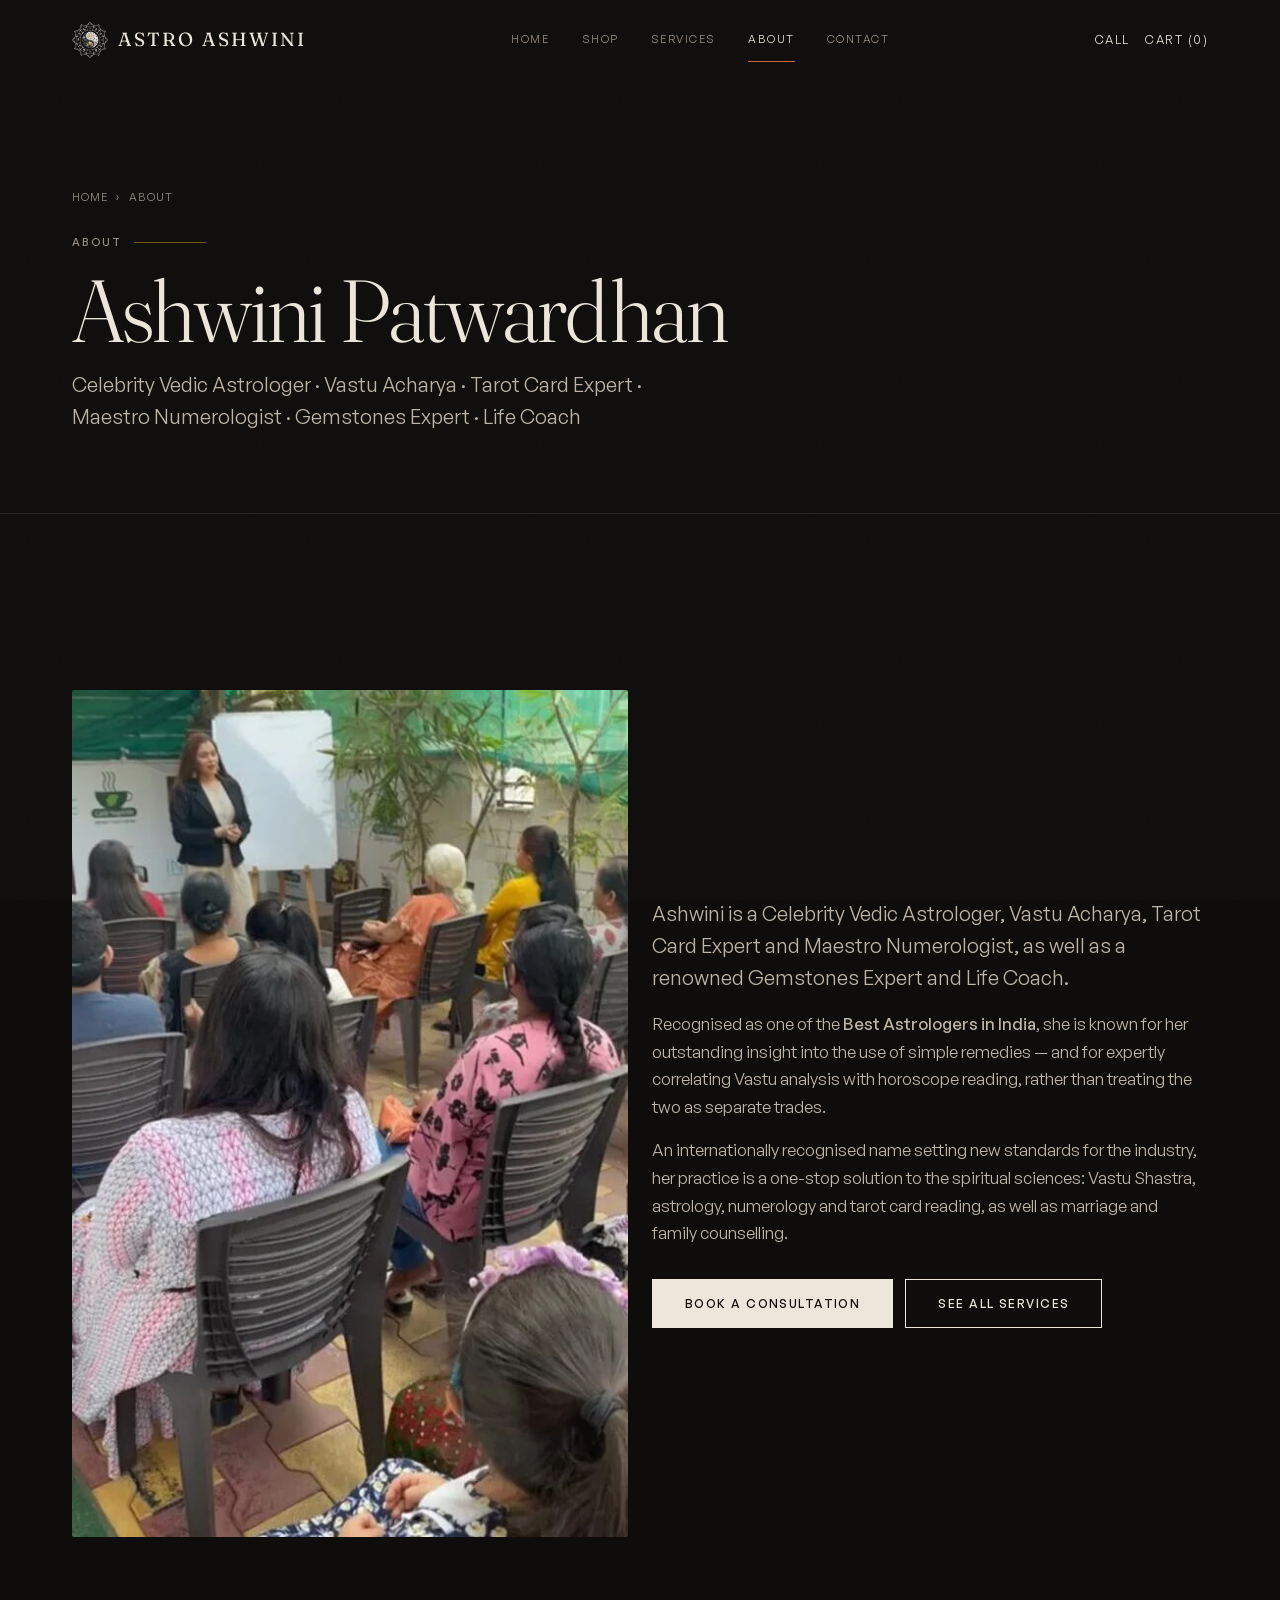
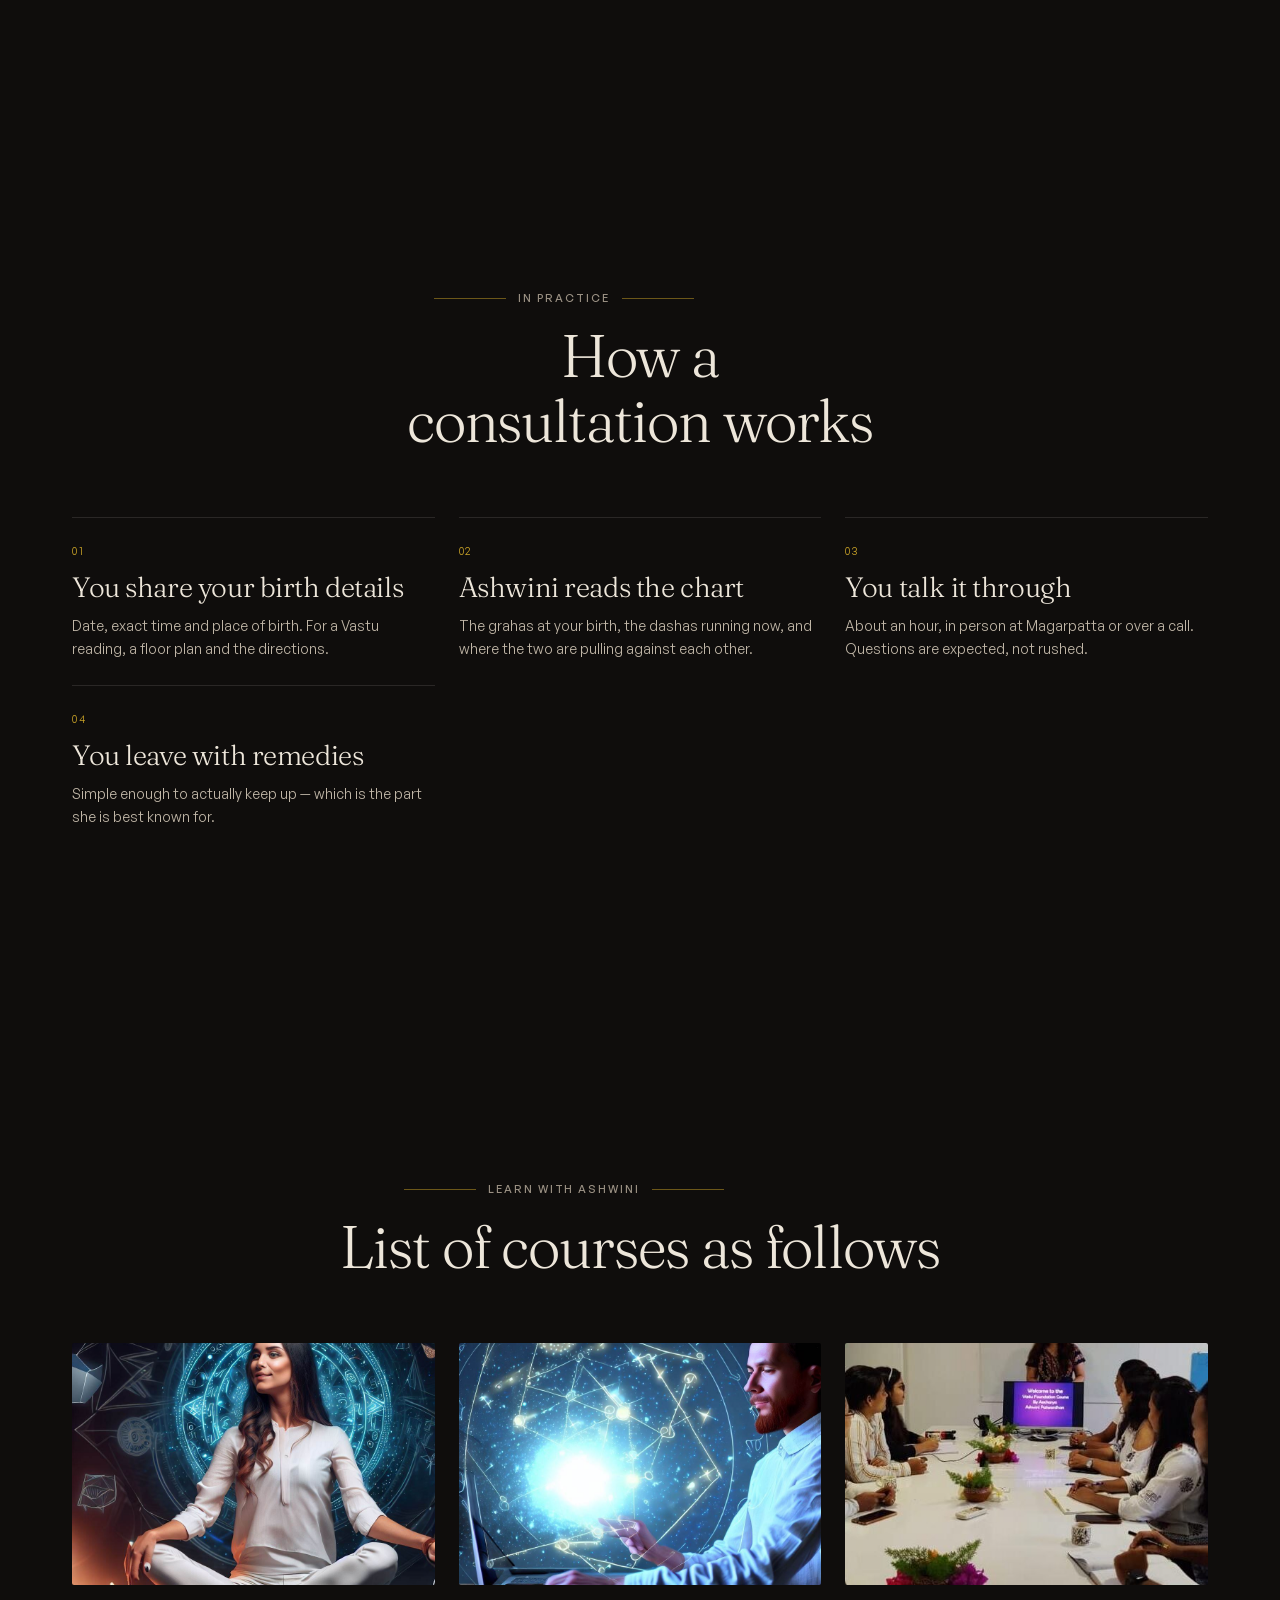
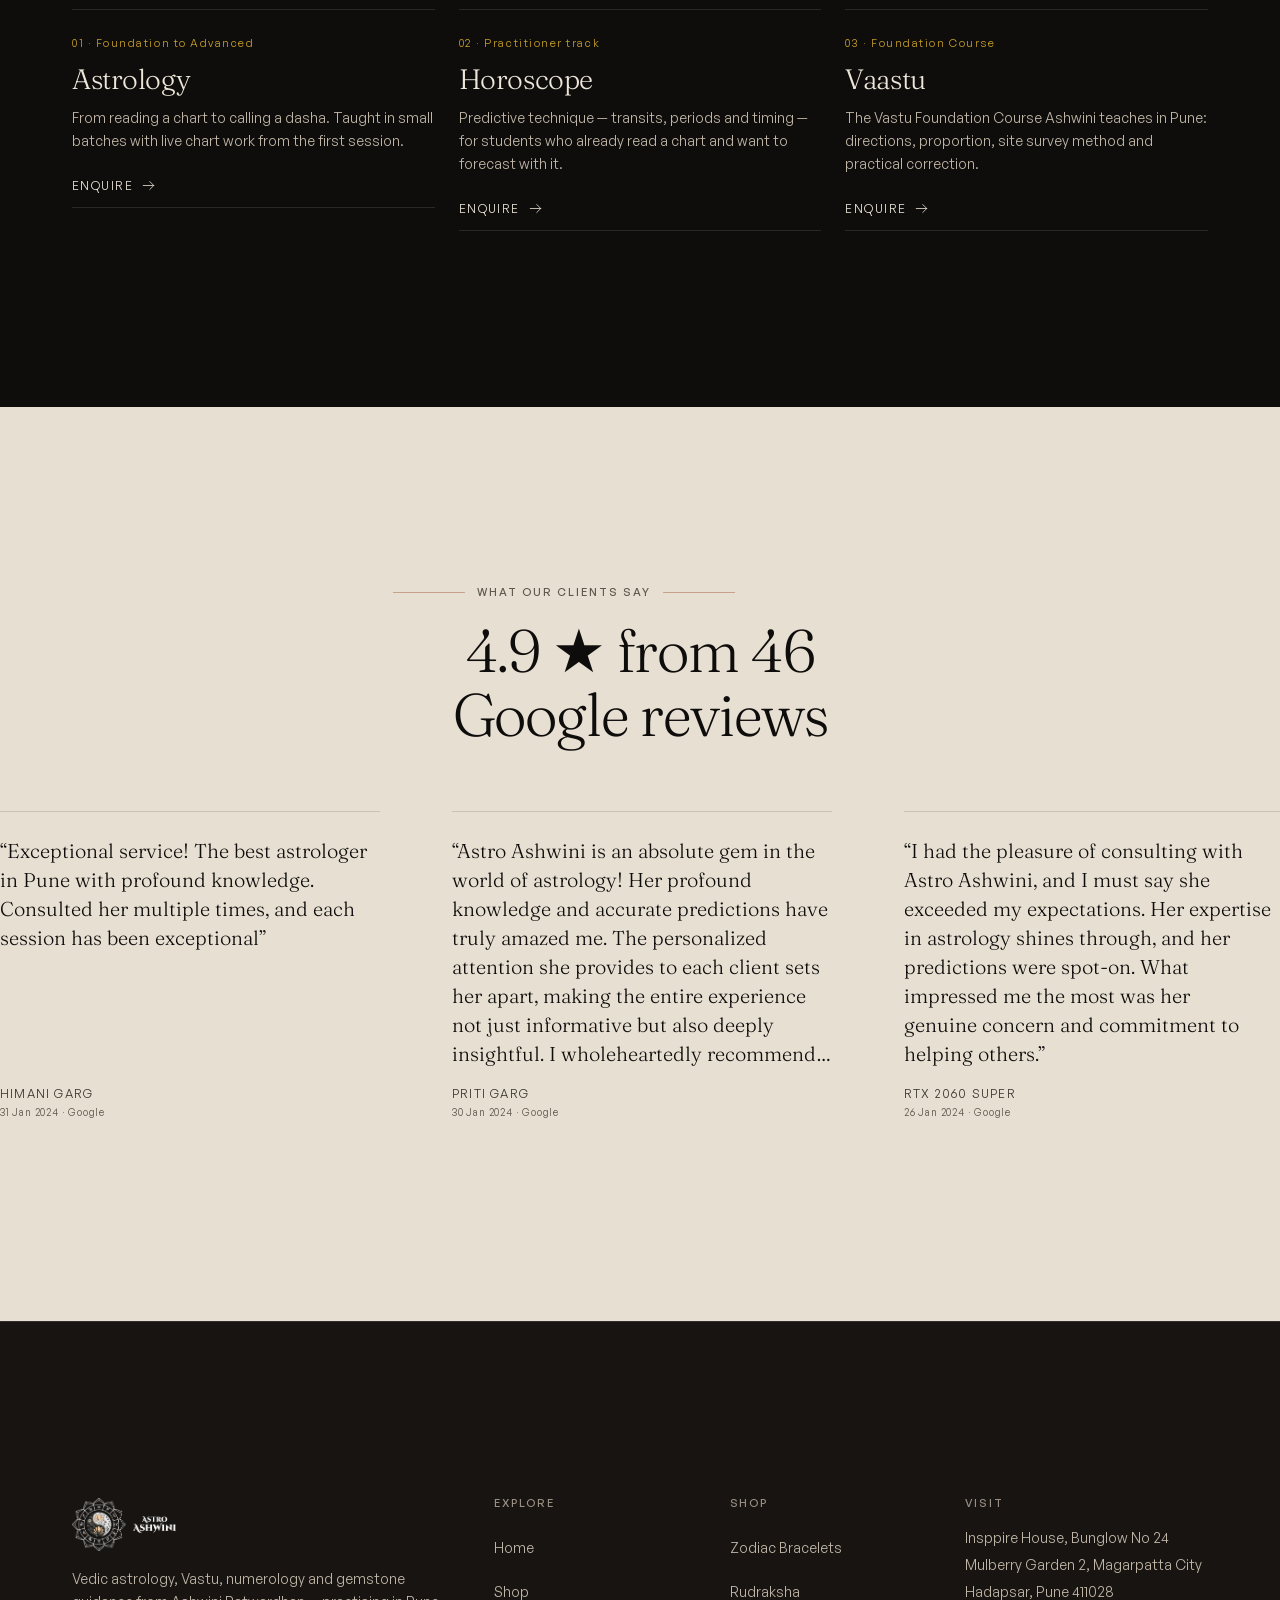
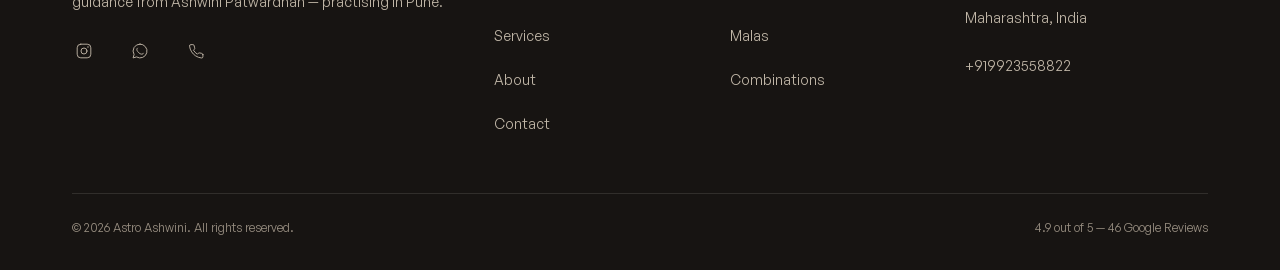
==== commit c51281e6: "Palette flip: light to dark Tokens only. No structural or type changes — Fraunces 300-500, General S" ====
--- a/about.html
+++ b/about.html
@@ -3,7 +3,7 @@
 <head>
 <meta charset="UTF-8">
 <meta name="viewport" content="width=device-width,initial-scale=1,viewport-fit=cover">
-<meta name="theme-color" content="#F7F3EC">
+<meta name="theme-color" content="#0F0D0C">
 <title>About Ashwini Patwardhan — Vedic Astrologer &amp; Vastu Acharya, Pune</title>
 <meta name="description" content="Ashwini Patwardhan is a Celebrity Vedic Astrologer, Vastu Acharya, Tarot Card Expert, Maestro Numerologist and Gemstones Expert based in Magarpatta City, Pune.">
 <link rel="canonical" href="https://astroashwini.com/about.html">
@@ -16,7 +16,7 @@
 <link rel="apple-touch-icon" href="assets/icons/apple-touch-icon.png">
 <link rel="manifest" href="manifest.webmanifest">
 <meta name="apple-mobile-web-app-capable" content="yes">
-<meta name="apple-mobile-web-app-status-bar-style" content="default">
+<meta name="apple-mobile-web-app-status-bar-style" content="black-translucent">
 <meta name="mobile-web-app-capable" content="yes">
 <link rel="preload" as="font" type="font/woff2" href="assets/fonts/GeneralSans-variable.woff2" crossorigin>
 <link rel="preload" as="font" type="font/woff2" href="assets/fonts/Fraunces-latin.woff2" crossorigin>
@@ -89,7 +89,7 @@
     </div>
   </section>
 
-  <section class="section band-dark">
+  <section class="section band-light">
     <div class="wrap">
       <header class="section-head is-center reveal">
         <p class="eyebrow is-center">What our clients say</p>
--- a/assets/css/app.css
+++ b/assets/css/app.css
@@ -6,32 +6,38 @@
 
 /* ───────── 1. TOKENS ───────── */
 :root{
-  /* Surfaces */
-  --paper:#F7F3EC;
-  --paper-2:#EDE7DC;
-  --night:#121010;
-  --night-2:#1C1917;
-
-  /* Text */
-  --ink:#121010;
-  --ink-soft:#46403A;
-  --muted:#6E6760;        /* AA on paper and paper-2 */
-  --faint:#8A8279;        /* decoration only — never body text */
-
-  /* Accent — punctuation only, never paint */
-  --clay:#A2462A;
-  --clay-dp:#7A3320;
-  --brass:#B08D57;        /* hairlines and rules only (non-text) */
-  --brass-ink:#866A3F;    /* the same brass, darkened for numerals */
+  /* Surfaces — warm black, never navy */
+  --night:#0F0D0C;        /* page base */
+  --night-2:#171412;      /* image wells, ghost frames, alternating bands */
+  --night-3:#201B18;      /* raised — cart sheet, sticky buy bar */
+
+  /* Text on dark */
+  --bone:#EDE6DA;         /* 15.63 on --night */
+  --bone-soft:#BFB5A6;    /*  9.58 */
+  --muted:#9A9083;        /*  6.18 — AA on all three dark surfaces */
+  --faint:#6B6258;        /* decoration only, never text */
+
+  /* Accent — brightened from #C25A36 so small text clears 4.5
+     on the raised surface too (4.52 on --night-3) */
+  --clay:#CB6744;
+  --clay-dp:#9C4527;      /* pressed, and the accent on the light band */
+  --brass:#C9A227;        /* hairlines, eyebrow rules, numerals (8.01) */
+
+  /* Light band — one per page */
+  --band:#E6DFD2;
+  --band-2:#DCD4C6;
+  --band-ink:#0F0D0C;     /* 14.63 on --band */
+  --band-soft:#3A342E;    /*  9.27 */
+  --band-muted:#5F574D;   /*  5.36 */
 
   /* Hairlines */
-  --hair:rgba(18,16,16,.12);
-  --hair-dark:rgba(247,243,236,.14);
-
-  /* Status — muted, never neon */
-  --ok:#3F6B4F;
-  --warn:#875A14;
-  --err:#A33A2A;
+  --hair:rgba(237,230,218,.12);
+  --hair-band:rgba(15,13,12,.14);
+
+  /* Status — brightened for the dark base where needed */
+  --ok:#5A8F6B;           /* 5.15 */
+  --warn:#C2933A;         /* 6.95 */
+  --err:#CA675B;          /* 5.17, up from #C4574A which sat at 4.44 */
 
   /* Type */
   --display:'Fraunces',Georgia,'Times New Roman',serif;
@@ -51,7 +57,7 @@
   --sp-1:.25rem; --sp-2:.5rem; --sp-3:.75rem; --sp-4:1rem;
   --sp-5:1.5rem; --sp-6:2rem; --sp-8:3rem; --sp-10:4rem;
 
-  --section:88px;          /* vertical rhythm — steps up at 600/900 */
+  --section:88px;
   --gutter:20px;
   --maxw:1320px;
   --rowgap:40px;
@@ -68,14 +74,19 @@
   --ease:cubic-bezier(.22,1,.36,1);
   --dur:480ms;
 }
-
 /* ───────── 2. RESET ───────── */
 *,*::before,*::after{box-sizing:border-box}
 *{margin:0;padding:0}
-html{-webkit-text-size-adjust:100%;scroll-behavior:smooth;background:var(--paper)}
+html{-webkit-text-size-adjust:100%;scroll-behavior:smooth;background:var(--night)}
+/* 3% fine-grain film over the whole base. pointer-events:none so it never
+   intercepts a tap; it sits above content but is visually imperceptible. */
+html::after{
+  content:'';position:fixed;inset:0;z-index:9999;pointer-events:none;opacity:.03;
+  background-image:url("data:image/svg+xml,%3Csvg xmlns='http://www.w3.org/2000/svg' width='140' height='140'%3E%3Cfilter id='g'%3E%3CfeTurbulence type='fractalNoise' baseFrequency='.9' numOctaves='3'/%3E%3C/filter%3E%3Crect width='140' height='140' filter='url(%23g)'/%3E%3C/svg%3E");
+}
 body{
   font-family:var(--ui);font-size:var(--fs-base);line-height:1.65;
-  color:var(--ink-soft);background:var(--paper);min-height:100dvh;
+  color:var(--bone-soft);background:var(--night);min-height:100dvh;
   overflow-x:hidden;-webkit-font-smoothing:antialiased;-moz-osx-font-smoothing:grayscale;
   -webkit-tap-highlight-color:transparent;text-rendering:optimizeLegibility;
   overscroll-behavior-y:none;font-weight:400;
@@ -86,9 +97,9 @@
 a{color:inherit;text-decoration:none}
 ul,ol{list-style:none}
 :focus-visible{outline:2px solid var(--clay);outline-offset:3px}
-::selection{background:var(--clay);color:var(--paper)}
+::selection{background:var(--clay);color:var(--night)}
 *::-webkit-scrollbar{width:10px;height:10px}
-*::-webkit-scrollbar-track{background:var(--paper-2)}
+*::-webkit-scrollbar-track{background:var(--night-2)}
 *::-webkit-scrollbar-thumb{background:var(--faint)}
 *::-webkit-scrollbar-thumb:hover{background:var(--muted)}
 
@@ -96,7 +107,7 @@
 h1,h2,h3,h4{
   font-family:var(--display);font-weight:300;line-height:1.08;
   overflow-wrap:break-word;
-  letter-spacing:-.015em;color:var(--ink);
+  letter-spacing:-.015em;color:var(--bone);
   font-optical-sizing:auto;font-variation-settings:'SOFT' 20,'WONK' 0;
 }
 h1{font-size:var(--fs-3xl);line-height:.98;letter-spacing:-.02em}
@@ -112,12 +123,12 @@
   display:flex;align-items:center;gap:var(--sp-3);margin-bottom:var(--sp-4);
 }
 
-.eyebrow__n{color:var(--brass-ink);font-variant-numeric:tabular-nums}
+.eyebrow__n{color:var(--brass);font-variant-numeric:tabular-nums}
 .eyebrow::after{content:'';flex:1;max-width:72px;height:1px;background:var(--brass);opacity:.5}
 .eyebrow.is-center{justify-content:center}
 .eyebrow.is-center::before{content:'';flex:1;max-width:72px;height:1px;background:var(--brass);opacity:.5}
 
-.lead{font-size:var(--fs-md);color:var(--ink-soft);line-height:1.6;max-width:56ch}
+.lead{font-size:var(--fs-md);color:var(--bone-soft);line-height:1.6;max-width:56ch}
 .muted{color:var(--muted)}
 .clay{color:var(--clay)}
 .sr-only{position:absolute;width:1px;height:1px;padding:0;margin:-1px;overflow:hidden;clip:rect(0 0 0 0);white-space:nowrap;border:0}
@@ -146,17 +157,17 @@
 .grid-4{grid-template-columns:repeat(2,minmax(0,1fr));column-gap:var(--gutter);row-gap:var(--rowgap)}
 
 /* dark band — used at most twice per page */
-.band-dark{
-  background:var(--night);color:rgba(247,243,236,.78);position:relative;isolation:isolate;
-}
-.band-dark::after{
-  content:'';position:absolute;inset:0;z-index:-1;pointer-events:none;opacity:.03;
-  background-image:url("data:image/svg+xml,%3Csvg xmlns='http://www.w3.org/2000/svg' width='120' height='120'%3E%3Cfilter id='n'%3E%3CfeTurbulence type='fractalNoise' baseFrequency='.85' numOctaves='3'/%3E%3C/filter%3E%3Crect width='120' height='120' filter='url(%23n)'/%3E%3C/svg%3E");
-}
-.band-dark h1,.band-dark h2,.band-dark h3,.band-dark h4{color:var(--paper)}
-.band-dark .lead{color:rgba(247,243,236,.72)}
-.band-dark .muted,.band-dark .eyebrow{color:rgba(247,243,236,.55)}
-.band-dark a:hover{color:var(--paper)}
+.band-light{
+  background:var(--band);color:var(--band-soft);position:relative;isolation:isolate;
+}
+.band-light h1,.band-light h2,.band-light h3,.band-light h4{color:var(--band-ink)}
+.band-light .lead{color:var(--band-soft)}
+.band-light .muted,.band-light .eyebrow{color:var(--band-muted)}
+.band-light .eyebrow__n{color:var(--clay-dp)}
+.band-light .eyebrow::after,.band-light .eyebrow.is-center::before{background:var(--clay-dp);opacity:.4}
+.band-light a{color:var(--band-ink)}
+.band-light a:hover{color:var(--clay-dp)}
+.band-light .rule,.band-light .item{border-color:var(--hair-band)}
 
 /* ───────── 5. ICONS ───────── */
 .ic{width:20px;height:20px;stroke-width:1.25;flex:none;fill:none;stroke:currentColor}
@@ -166,7 +177,7 @@
 /* ───────── 6. APP BAR ───────── */
 .appbar{
   position:fixed;inset:0 0 auto 0;z-index:900;
-  padding-top:var(--safe-top);background:var(--paper);
+  padding-top:var(--safe-top);background:var(--night);
   border-bottom:1px solid transparent;transition:border-color var(--dur) var(--ease);
 }
 .appbar.is-scrolled{border-bottom-color:var(--hair)}
@@ -180,14 +191,14 @@
 .brand__name{
   min-width:0;
   font-family:var(--display);font-size:1.0625rem;font-weight:400;
-  letter-spacing:.11em;text-transform:uppercase;color:var(--ink);
+  letter-spacing:.11em;text-transform:uppercase;color:var(--bone);
   white-space:nowrap;overflow:hidden;text-overflow:ellipsis;
   font-variation-settings:'SOFT' 20,'WONK' 0;
 }
 .appbar__actions{display:flex;align-items:center;gap:var(--sp-4);flex:none}
 .bar-link{
   font-size:var(--fs-xs);letter-spacing:.12em;text-transform:uppercase;
-  color:var(--ink);min-height:44px;display:inline-flex;align-items:center;
+  color:var(--bone);min-height:44px;display:inline-flex;align-items:center;
   transition:color .2s var(--ease);white-space:nowrap;
 }
 .bar-link:hover{color:var(--clay)}
@@ -198,7 +209,7 @@
 .tabbar{
   position:fixed;inset:auto 0 0 0;z-index:900;
   padding-bottom:var(--safe-bottom);
-  background:var(--paper);border-top:1px solid var(--hair);
+  background:var(--night);border-top:1px solid var(--hair);
 }
 .tabbar__inner{
   height:var(--tabbar-h);display:grid;grid-template-columns:repeat(5,minmax(0,1fr));
@@ -214,7 +225,7 @@
   font-size:11px;letter-spacing:.1em;text-transform:uppercase;
   white-space:nowrap;overflow:hidden;text-overflow:ellipsis;max-width:100%;
 }
-.tab.is-active{color:var(--ink)}
+.tab.is-active{color:var(--bone)}
 .tab.is-active::after{
   content:'';position:absolute;bottom:8px;left:50%;transform:translateX(-50%);
   width:18px;height:1px;background:var(--clay);
@@ -231,20 +242,20 @@
 }
 .btn:active{opacity:.7}
 .btn .ic{width:16px;height:16px;stroke-width:1.4}
-.btn--primary{background:var(--ink);color:var(--paper);border:1px solid var(--ink)}
-.btn--primary:hover{background:var(--clay);border-color:var(--clay)}
-.btn--ghost{background:transparent;color:var(--ink);border:1px solid var(--ink)}
-.btn--ghost:hover{background:var(--ink);color:var(--paper)}
+.btn--primary{background:var(--bone);color:var(--night);border:1px solid var(--bone)}
+.btn--primary:hover{background:var(--clay);color:var(--night);border-color:var(--clay)}
+.btn--ghost{background:transparent;color:var(--bone);border:1px solid var(--bone)}
+.btn--ghost:hover{background:var(--bone);color:var(--night)}
 .btn--block{width:100%}
 .btn--sm{min-height:40px;padding:10px 20px;font-size:11px}
 .btn[disabled]{opacity:.4;pointer-events:none}
-.band-dark .btn--primary{background:var(--paper);color:var(--ink);border-color:var(--paper)}
-.band-dark .btn--primary:hover{background:var(--clay);color:var(--paper);border-color:var(--clay)}
-.band-dark .btn--ghost{color:var(--paper);border-color:rgba(247,243,236,.4)}
-.band-dark .btn--ghost:hover{background:var(--paper);color:var(--ink);border-color:var(--paper)}
+.band-light .btn--primary{background:var(--band-ink);color:var(--band);border-color:var(--band-ink)}
+.band-light .btn--primary:hover{background:var(--clay-dp);color:var(--band);border-color:var(--clay-dp)}
+.band-light .btn--ghost{color:var(--band-ink);border-color:var(--band-ink)}
+.band-light .btn--ghost:hover{background:var(--band-ink);color:var(--band);border-color:var(--band-ink)}
 
 .link-arrow{
-  font-size:var(--fs-xs);letter-spacing:.12em;text-transform:uppercase;color:var(--ink);
+  font-size:var(--fs-xs);letter-spacing:.12em;text-transform:uppercase;color:var(--bone);
   display:inline-flex;align-items:center;gap:8px;min-height:44px;
   border-bottom:1px solid var(--hair);transition:color .3s var(--ease),border-color .3s var(--ease);
 }
@@ -254,14 +265,14 @@
 
 /* ───────── 9. PRODUCT CARD — no chrome ───────── */
 .p-card{display:flex;flex-direction:column;gap:0;background:none;border:0}
-.p-card__media{position:relative;aspect-ratio:4/5;background:var(--paper-2);overflow:hidden;border-radius:2px;display:block}
+.p-card__media{position:relative;aspect-ratio:4/5;background:var(--night-2);overflow:hidden;border-radius:2px;display:block}
 .p-card__media img{width:100%;height:100%;object-fit:cover;border-radius:2px}
 .p-card__body{padding-top:var(--sp-4);display:flex;flex-direction:column;gap:3px}
 .p-card__cat{font-size:11px;letter-spacing:.14em;text-transform:uppercase;color:var(--muted)}
 .p-card__name{
   overflow-wrap:break-word;
   font-family:var(--display);font-size:var(--fs-md);font-weight:400;line-height:1.2;
-  color:var(--ink);padding-block:2px;font-variation-settings:'SOFT' 20,'WONK' 0;
+  color:var(--bone);padding-block:2px;font-variation-settings:'SOFT' 20,'WONK' 0;
   transition:color .3s var(--ease);
 }
 .p-card:hover .p-card__name{color:var(--clay)}
@@ -269,7 +280,7 @@
   display:-webkit-box;-webkit-line-clamp:1;line-clamp:1;-webkit-box-orient:vertical;overflow:hidden}
 .p-card__foot{margin-top:6px;display:flex;align-items:baseline;justify-content:space-between;gap:var(--sp-3)}
 .price{display:flex;align-items:baseline;gap:8px;flex-wrap:wrap;font-variant-numeric:tabular-nums}
-.price__now{font-size:var(--fs-sm);color:var(--ink);letter-spacing:.01em}
+.price__now{font-size:var(--fs-sm);color:var(--bone);letter-spacing:.01em}
 .price__was{font-size:var(--fs-xs);color:var(--muted);text-decoration:line-through}
 .p-card__add{
   font-size:11px;letter-spacing:.12em;text-transform:uppercase;color:var(--muted);
@@ -280,9 +291,9 @@
 
 /* ghost frame — shown until a real photograph exists */
 .ghost{position:absolute;inset:0;display:flex;flex-direction:column;
-  align-items:center;justify-content:center;gap:var(--sp-4);background:var(--paper-2)}
+  align-items:center;justify-content:center;gap:var(--sp-4);background:var(--night-2)}
 .ghost__mark{width:34%;max-width:110px;height:auto;aspect-ratio:1;
-  stroke-width:.5;color:var(--ink);opacity:.12;fill:none;stroke:currentColor}
+  stroke-width:.5;color:var(--bone);opacity:.1;fill:none;stroke:currentColor}
 .ghost__cap{font-size:10px;letter-spacing:.16em;text-transform:uppercase;color:var(--muted);text-align:center;padding-inline:8px}
 .has-ghost img{position:relative;z-index:1;opacity:0;transition:opacity var(--dur) var(--ease)}
 .has-ghost img.is-loaded{opacity:1}
@@ -303,17 +314,17 @@
   transition:color .3s var(--ease),border-color .3s var(--ease);
 }
 .chip .ic{width:15px;height:15px}
-.chip:hover{color:var(--ink)}
-.chip.is-active{color:var(--ink);border-bottom-color:var(--clay)}
+.chip:hover{color:var(--bone)}
+.chip.is-active{color:var(--bone);border-bottom-color:var(--clay)}
 
 /* ───────── 11. DRAWER / SHEET ───────── */
 .scrim{
-  position:fixed;inset:0;z-index:1000;background:rgba(18,16,16,.32);
+  position:fixed;inset:0;z-index:1000;background:rgba(6,5,4,.62);
   opacity:0;visibility:hidden;transition:opacity var(--dur) var(--ease),visibility var(--dur);
 }
 .scrim.is-open{opacity:1;visibility:visible}
 .sheet{
-  position:fixed;z-index:1001;background:var(--paper);
+  position:fixed;z-index:1001;background:var(--night-3);
   display:flex;flex-direction:column;border-radius:0;
   transition:transform var(--dur) var(--ease);
   inset:auto 0 0 0;max-height:92dvh;border-top:1px solid var(--hair);
@@ -324,20 +335,20 @@
   display:flex;align-items:center;gap:var(--sp-4);
   padding:var(--sp-5) var(--gutter);border-bottom:1px solid var(--hair);flex:none;
 }
-.sheet__title{font-family:var(--display);font-size:var(--fs-lg);font-weight:400;flex:1;color:var(--ink)}
-.sheet__close{min-height:44px;min-width:44px;display:grid;place-items:center;color:var(--ink);transition:color .3s var(--ease)}
+.sheet__title{font-family:var(--display);font-size:var(--fs-lg);font-weight:400;flex:1;color:var(--bone)}
+.sheet__close{min-height:44px;min-width:44px;display:grid;place-items:center;color:var(--bone);transition:color .3s var(--ease)}
 .sheet__close:hover{color:var(--clay)}
 .sheet__body{flex:1;overflow-y:auto;overscroll-behavior:contain;-webkit-overflow-scrolling:touch;padding:0 var(--gutter)}
 .sheet__foot{flex:none;padding:var(--sp-5) var(--gutter);border-top:1px solid var(--hair)}
 
 .cart-line{display:flex;gap:var(--sp-4);padding-block:var(--sp-5);border-bottom:1px solid var(--hair)}
 .cart-line:last-child{border-bottom:0}
-.cart-line__img{width:64px;height:80px;flex:none;object-fit:cover;background:var(--paper-2);border-radius:2px}
+.cart-line__img{width:64px;height:80px;flex:none;object-fit:cover;background:var(--night-2);border-radius:2px}
 .cart-line__info{flex:1;min-width:0;display:flex;flex-direction:column;gap:4px}
-.cart-line__name{font-family:var(--display);font-size:var(--fs-sm);font-weight:400;line-height:1.3;color:var(--ink)}
-.cart-line__price{font-size:var(--fs-sm);color:var(--ink);font-variant-numeric:tabular-nums}
+.cart-line__name{font-family:var(--display);font-size:var(--fs-sm);font-weight:400;line-height:1.3;color:var(--bone)}
+.cart-line__price{font-size:var(--fs-sm);color:var(--bone);font-variant-numeric:tabular-nums}
 .qty{display:inline-flex;align-items:center;border:1px solid var(--hair)}
-.qty button{width:36px;height:36px;display:grid;place-items:center;color:var(--ink);transition:color .2s var(--ease)}
+.qty button{width:36px;height:36px;display:grid;place-items:center;color:var(--bone);transition:color .2s var(--ease)}
 .qty button:hover{color:var(--clay)}
 .qty .ic{width:13px;height:13px}
 .qty__n{min-width:30px;text-align:center;font-size:var(--fs-xs);font-variant-numeric:tabular-nums}
@@ -345,10 +356,10 @@
 .line-rm:hover{color:var(--clay)}
 
 .sum-row{display:flex;justify-content:space-between;align-items:baseline;gap:var(--sp-4);
-  padding-block:5px;font-size:var(--fs-sm);color:var(--ink-soft);font-variant-numeric:tabular-nums}
+  padding-block:5px;font-size:var(--fs-sm);color:var(--bone-soft);font-variant-numeric:tabular-nums}
 .sum-row--total{
   padding-top:var(--sp-4);margin-top:var(--sp-3);border-top:1px solid var(--hair);
-  font-size:var(--fs-md);color:var(--ink);
+  font-size:var(--fs-md);color:var(--bone);
 }
 .sum-row--total b{font-weight:500}
 .empty{text-align:center;padding:var(--sp-10) var(--sp-4)}
@@ -361,14 +372,14 @@
 .input,.select,.textarea{
   width:100%;min-height:48px;padding:12px 14px;
   background:transparent;border:1px solid var(--hair);border-radius:2px;
-  color:var(--ink);font-size:16px;
+  color:var(--bone);font-size:16px;
   transition:border-color .3s var(--ease);
 }
 .textarea{min-height:104px;resize:vertical;line-height:1.6}
-.input:focus,.select:focus,.textarea:focus{outline:none;border-color:var(--ink)}
+.input:focus,.select:focus,.textarea:focus{outline:none;border-color:var(--bone)}
 .input::placeholder,.textarea::placeholder{color:var(--muted)}
 .select{appearance:none;
-  background-image:url("data:image/svg+xml,%3Csvg xmlns='http://www.w3.org/2000/svg' viewBox='0 0 24 24' fill='none' stroke='%236E6760' stroke-width='1.25'%3E%3Cpath d='M6 9l6 6 6-6'/%3E%3C/svg%3E");
+  background-image:url("data:image/svg+xml,%3Csvg xmlns='http://www.w3.org/2000/svg' viewBox='0 0 24 24' fill='none' stroke='%239A9083' stroke-width='1.25'%3E%3Cpath d='M6 9l6 6 6-6'/%3E%3C/svg%3E");
   background-repeat:no-repeat;background-position:right 12px center;background-size:18px;padding-right:40px}
 .field__err{font-size:var(--fs-xs);color:var(--err);display:none}
 .field.is-invalid .input,.field.is-invalid .select,.field.is-invalid .textarea{border-color:var(--err)}
@@ -382,7 +393,7 @@
   max-width:min(88vw,360px);pointer-events:none;
 }
 .toast{
-  padding:12px 18px;background:var(--night);color:var(--paper);border-radius:0;
+  padding:12px 18px;background:var(--band);color:var(--night);border-radius:0;
   font-size:var(--fs-xs);letter-spacing:.02em;
   opacity:0;transform:translateY(12px);animation:rise var(--dur) var(--ease) forwards;
 }
@@ -404,7 +415,7 @@
 .hero__trust{margin-top:var(--sp-8);padding-top:var(--sp-5);border-top:1px solid var(--hair);
   display:flex;flex-wrap:wrap;gap:var(--sp-4) var(--sp-6)}
 .trust{display:flex;flex-direction:column;gap:2px;font-size:var(--fs-xs);color:var(--muted)}
-.trust b{font-family:var(--display);font-size:var(--fs-lg);font-weight:300;color:var(--ink);font-variant-numeric:tabular-nums}
+.trust b{font-family:var(--display);font-size:var(--fs-lg);font-weight:300;color:var(--bone);font-variant-numeric:tabular-nums}
 .hero__art{position:relative;justify-self:stretch}
 .hero__art img{width:100%;border-radius:2px}
 
@@ -412,13 +423,14 @@
 .item{display:flex;flex-direction:column;gap:var(--sp-3);
   padding-top:var(--sp-5);border-top:1px solid var(--hair)}
 
-.item__n{font-size:11px;letter-spacing:.14em;color:var(--brass-ink);font-variant-numeric:tabular-nums}
+.item__n{font-size:11px;letter-spacing:.14em;color:var(--brass);font-variant-numeric:tabular-nums}
 .item h3{font-size:var(--fs-lg)}
-.item p{font-size:var(--fs-sm);color:var(--ink-soft)}
-.item__quote{font-family:var(--display);font-size:var(--fs-md);font-style:italic;color:var(--ink);font-weight:300}
-.band-dark .item{border-top-color:var(--hair-dark)}
-.band-dark .item p{color:rgba(247,243,236,.7)}
-.band-dark .item__quote{color:var(--paper)}
+.item p{font-size:var(--fs-sm);color:var(--bone-soft)}
+.item__quote{font-family:var(--display);font-size:var(--fs-md);font-style:italic;color:var(--bone);font-weight:300}
+.band-light .item{border-top-color:var(--hair-band)}
+.band-light .item p{color:var(--band-soft)}
+.band-light .item__quote{color:var(--band-ink)}
+.band-light .item__n{color:var(--clay-dp)}
 
 /* ───────── 17. ZODIAC INDEX ───────── */
 .zgrid{display:grid;grid-template-columns:repeat(3,1fr);
@@ -427,9 +439,9 @@
   display:flex;flex-direction:column;align-items:center;justify-content:center;gap:6px;
   padding:var(--sp-5) var(--sp-2);min-height:104px;
   border-right:1px solid var(--hair);border-bottom:1px solid var(--hair);
-  color:var(--ink);transition:color .3s var(--ease),background-color .3s var(--ease);
-}
-.zcell:hover{color:var(--clay);background:var(--paper-2)}
+  color:var(--bone);transition:color .3s var(--ease),background-color .3s var(--ease);
+}
+.zcell:hover{color:var(--clay);background:var(--night-2)}
 .zcell .ic{width:24px;height:24px;stroke-width:1}
 .zcell__n{font-size:11px;letter-spacing:.1em;text-transform:uppercase}
 .zcell__d{font-size:10px;color:var(--muted);text-align:center}
@@ -441,32 +453,28 @@
 .tscroll::-webkit-scrollbar{display:none}
 .tcard{flex:0 0 min(82vw,380px);scroll-snap-align:start;
   display:flex;flex-direction:column;gap:var(--sp-4);
-  padding-top:var(--sp-5);border-top:1px solid var(--hair-dark)}
+  padding-top:var(--sp-5);border-top:1px solid var(--hair-band)}
 .tcard__text{font-family:var(--display);font-size:var(--fs-md);font-weight:300;line-height:1.45;
-  color:var(--paper);flex:1;max-width:none;
+  color:var(--night);flex:1;max-width:none;
   display:-webkit-box;-webkit-line-clamp:8;line-clamp:8;-webkit-box-orient:vertical;overflow:hidden}
-.tcard__name{font-size:var(--fs-xs);letter-spacing:.1em;text-transform:uppercase;color:rgba(247,243,236,.85)}
-.tcard__date{font-size:10px;color:rgba(247,243,236,.62);letter-spacing:.08em}
+.tcard__name{font-size:var(--fs-xs);letter-spacing:.1em;text-transform:uppercase;color:var(--band-soft)}
+.tcard__date{font-size:10px;color:var(--band-muted);letter-spacing:.08em}
 .score{display:flex;align-items:baseline;gap:var(--sp-3)}
-.score b{font-family:var(--display);font-size:var(--fs-2xl);font-weight:300;color:var(--paper);font-variant-numeric:tabular-nums}
+.score b{font-family:var(--display);font-size:var(--fs-2xl);font-weight:300;color:var(--night);font-variant-numeric:tabular-nums}
 
 /* ───────── 19. FOOTER ───────── */
-.footer{background:var(--night);color:rgba(247,243,236,.7);padding-block:var(--section) var(--sp-6);position:relative;isolation:isolate}
-.footer::after{
-  content:'';position:absolute;inset:0;z-index:-1;pointer-events:none;opacity:.03;
-  background-image:url("data:image/svg+xml,%3Csvg xmlns='http://www.w3.org/2000/svg' width='120' height='120'%3E%3Cfilter id='n2'%3E%3CfeTurbulence type='fractalNoise' baseFrequency='.85' numOctaves='3'/%3E%3C/filter%3E%3Crect width='120' height='120' filter='url(%23n2)'/%3E%3C/svg%3E");
-}
+.footer{background:var(--night-2);color:var(--bone-soft);padding-block:var(--section) var(--sp-6);border-top:1px solid var(--hair)}
 .footer__grid{display:grid;gap:var(--sp-8)}
-.footer__logo{width:104px;opacity:.9}
+.footer__logo{width:104px}
 .footer h4{font-family:var(--ui);font-size:11px;font-weight:500;letter-spacing:.18em;
-  text-transform:uppercase;color:rgba(247,243,236,.62);margin-bottom:var(--sp-4)}
-.footer p{color:rgba(247,243,236,.62);font-size:var(--fs-sm)}
-.footer a{font-size:var(--fs-sm);color:rgba(247,243,236,.7);
+  text-transform:uppercase;color:var(--muted);margin-bottom:var(--sp-4)}
+.footer p{color:var(--bone-soft);font-size:var(--fs-sm)}
+.footer a{font-size:var(--fs-sm);color:var(--bone-soft);
   transition:color .3s var(--ease);display:inline-flex;align-items:center;min-height:44px}
-.footer a:hover{color:var(--paper)}
-.footer__bottom{margin-top:var(--sp-8);padding-top:var(--sp-5);border-top:1px solid var(--hair-dark);
+.footer a:hover{color:var(--night)}
+.footer__bottom{margin-top:var(--sp-8);padding-top:var(--sp-5);border-top:1px solid var(--hair);
   display:flex;flex-direction:column;gap:var(--sp-3);
-  font-size:var(--fs-xs);color:rgba(247,243,236,.62)}
+  font-size:var(--fs-xs);color:var(--muted)}
 .social{display:flex;gap:var(--sp-3);margin-left:-10px}
 .social a{min-height:44px;min-width:44px;display:inline-flex;align-items:center;justify-content:center;padding:0}
 .social .ic{width:18px;height:18px}
@@ -481,13 +489,13 @@
 
 /* ───────── 21. PRODUCT DETAIL ───────── */
 .pd{display:grid;gap:var(--sp-8)}
-.pd__media{position:relative;aspect-ratio:4/5;background:var(--paper-2);overflow:hidden;border-radius:2px}
+.pd__media{position:relative;aspect-ratio:4/5;background:var(--night-2);overflow:hidden;border-radius:2px}
 .pd__media img{width:100%;height:100%;object-fit:cover;border-radius:2px}
 .pd__title{margin-block:var(--sp-2) var(--sp-3)}
 .pd__price{display:flex;align-items:baseline;gap:var(--sp-4);flex-wrap:wrap;
   margin-block:var(--sp-5);padding-block:var(--sp-5);
   border-block:1px solid var(--hair);font-variant-numeric:tabular-nums}
-.pd__price .price__now{font-family:var(--display);font-size:var(--fs-xl);font-weight:300;color:var(--ink)}
+.pd__price .price__now{font-family:var(--display);font-size:var(--fs-xl);font-weight:300;color:var(--bone)}
 .pd__save{font-size:11px;letter-spacing:.12em;text-transform:uppercase;color:var(--ok)}
 .pd__actions{display:flex;flex-direction:column;gap:var(--sp-3);margin-block:var(--sp-5)}
 .spec{display:grid;grid-template-columns:repeat(2,minmax(0,1fr));
@@ -495,32 +503,32 @@
 .spec__item{padding:var(--sp-4) 0;border-bottom:1px solid var(--hair)}
 .spec__item:nth-child(odd){padding-right:var(--sp-4)}
 .spec__k{font-size:10px;letter-spacing:.16em;text-transform:uppercase;color:var(--muted);margin-bottom:4px}
-.spec__v{font-size:var(--fs-sm);color:var(--ink)}
+.spec__v{font-size:var(--fs-sm);color:var(--bone)}
 .bullets li{position:relative;padding-left:22px;margin-bottom:var(--sp-3);
-  font-size:var(--fs-sm);color:var(--ink-soft);max-width:64ch}
+  font-size:var(--fs-sm);color:var(--bone-soft);max-width:64ch}
 .bullets li::before{content:'';position:absolute;left:0;top:11px;width:10px;height:1px;background:var(--brass)}
 .acc{border-top:1px solid var(--hair)}
 .acc__item{border-bottom:1px solid var(--hair)}
 .acc__btn{width:100%;display:flex;align-items:center;justify-content:space-between;gap:var(--sp-4);
   padding:var(--sp-5) 0;text-align:left;font-size:var(--fs-xs);letter-spacing:.1em;
-  text-transform:uppercase;color:var(--ink);min-height:56px}
+  text-transform:uppercase;color:var(--bone);min-height:56px}
 .acc__btn .ic{width:16px;height:16px;color:var(--muted);transition:transform .3s var(--ease)}
 .acc__item.is-open .acc__btn .ic{transform:rotate(45deg)}
 .acc__panel{overflow:hidden;max-height:0;transition:max-height var(--dur) var(--ease)}
-.acc__panel p{padding-bottom:var(--sp-5);font-size:var(--fs-sm);color:var(--ink-soft)}
+.acc__panel p{padding-bottom:var(--sp-5);font-size:var(--fs-sm);color:var(--bone-soft)}
 
 /* ───────── 22. STICKY BUY BAR ───────── */
 .buybar{
   position:fixed;left:0;right:0;bottom:calc(var(--tabbar-h) + var(--safe-bottom));
   z-index:880;display:flex;align-items:center;gap:var(--sp-4);
-  padding:12px var(--gutter);background:var(--paper);
+  padding:12px var(--gutter);background:var(--night-3);
   box-shadow:0 -1px 0 var(--hair);
   transform:translateY(120%);transition:transform var(--dur) var(--ease);
 }
 .buybar.is-on{transform:translateY(0)}
 .buybar__p{flex:none;font-variant-numeric:tabular-nums}
 .buybar__p small{display:block;font-size:10px;letter-spacing:.14em;text-transform:uppercase;color:var(--muted)}
-.buybar__p b{font-size:var(--fs-sm);font-weight:500;color:var(--ink)}
+.buybar__p b{font-size:var(--fs-sm);font-weight:500;color:var(--bone)}
 .buybar .btn{flex:1;min-height:44px;padding-inline:16px}
 
 /* ───────── 23. RESPONSIVE ───────── */
@@ -570,8 +578,8 @@
   .topnav a{font-size:11px;letter-spacing:.14em;text-transform:uppercase;color:var(--muted);
     min-height:44px;display:inline-flex;align-items:center;
     border-bottom:1px solid transparent;transition:color .3s var(--ease),border-color .3s var(--ease)}
-  .topnav a:hover{color:var(--ink)}
-  .topnav a.is-active{color:var(--ink);border-bottom-color:var(--clay)}
+  .topnav a:hover{color:var(--bone)}
+  .topnav a.is-active{color:var(--bone);border-bottom-color:var(--clay)}
   .brand{flex:none}
   .brand__mark{width:36px;height:36px}
   .brand__name{font-size:1.1875rem}
@@ -607,8 +615,8 @@
   .toast{opacity:1;transform:none}
 }
 @media (prefers-contrast:more){
-  :root{--ink-soft:#2A2520;--muted:#514B44;--faint:#6E6760;
-    --hair:rgba(18,16,16,.3);--hair-dark:rgba(247,243,236,.34)}
+  :root{--bone-soft:#DCD5C8;--muted:#B9B0A2;
+    --hair:rgba(237,230,218,.34);--hair-band:rgba(15,13,12,.34)}
 }
 @media (max-height:480px) and (orientation:landscape){
   .hero{padding-block:var(--sp-6)}
@@ -617,7 +625,8 @@
   .appbar,.tabbar,.buybar,.sheet,.scrim,.toasts{display:none !important}
   body{background:#fff;color:#000}
   .page{padding:0}
-  .band-dark,.footer{background:#fff;color:#000}
+  .band-light,.footer{background:#fff;color:#000}
+  html::after{display:none}
 }
 
 /* ───────── 25. UTILITIES ───────── */
@@ -629,14 +638,14 @@
 .center p,.center .lead{margin-inline:auto}
 .nowrap{white-space:nowrap}
 .rule{height:1px;background:var(--hair);border:0;margin-block:var(--sp-6)}
-.band-dark .rule{background:var(--hair-dark)}
+.band-light .rule{background:var(--hair-band)}
 [hidden]{display:none !important}
 
 /* contact list rows */
 .contact-row{
   display:flex;gap:var(--sp-4);align-items:flex-start;
   padding-block:var(--sp-5);border-bottom:1px solid var(--hair);
-  color:var(--ink);transition:color .3s var(--ease);
+  color:var(--bone);transition:color .3s var(--ease);
 }
 .contact-row:first-of-type{border-top:1px solid var(--hair)}
 .contact-row:hover{color:var(--clay)}
